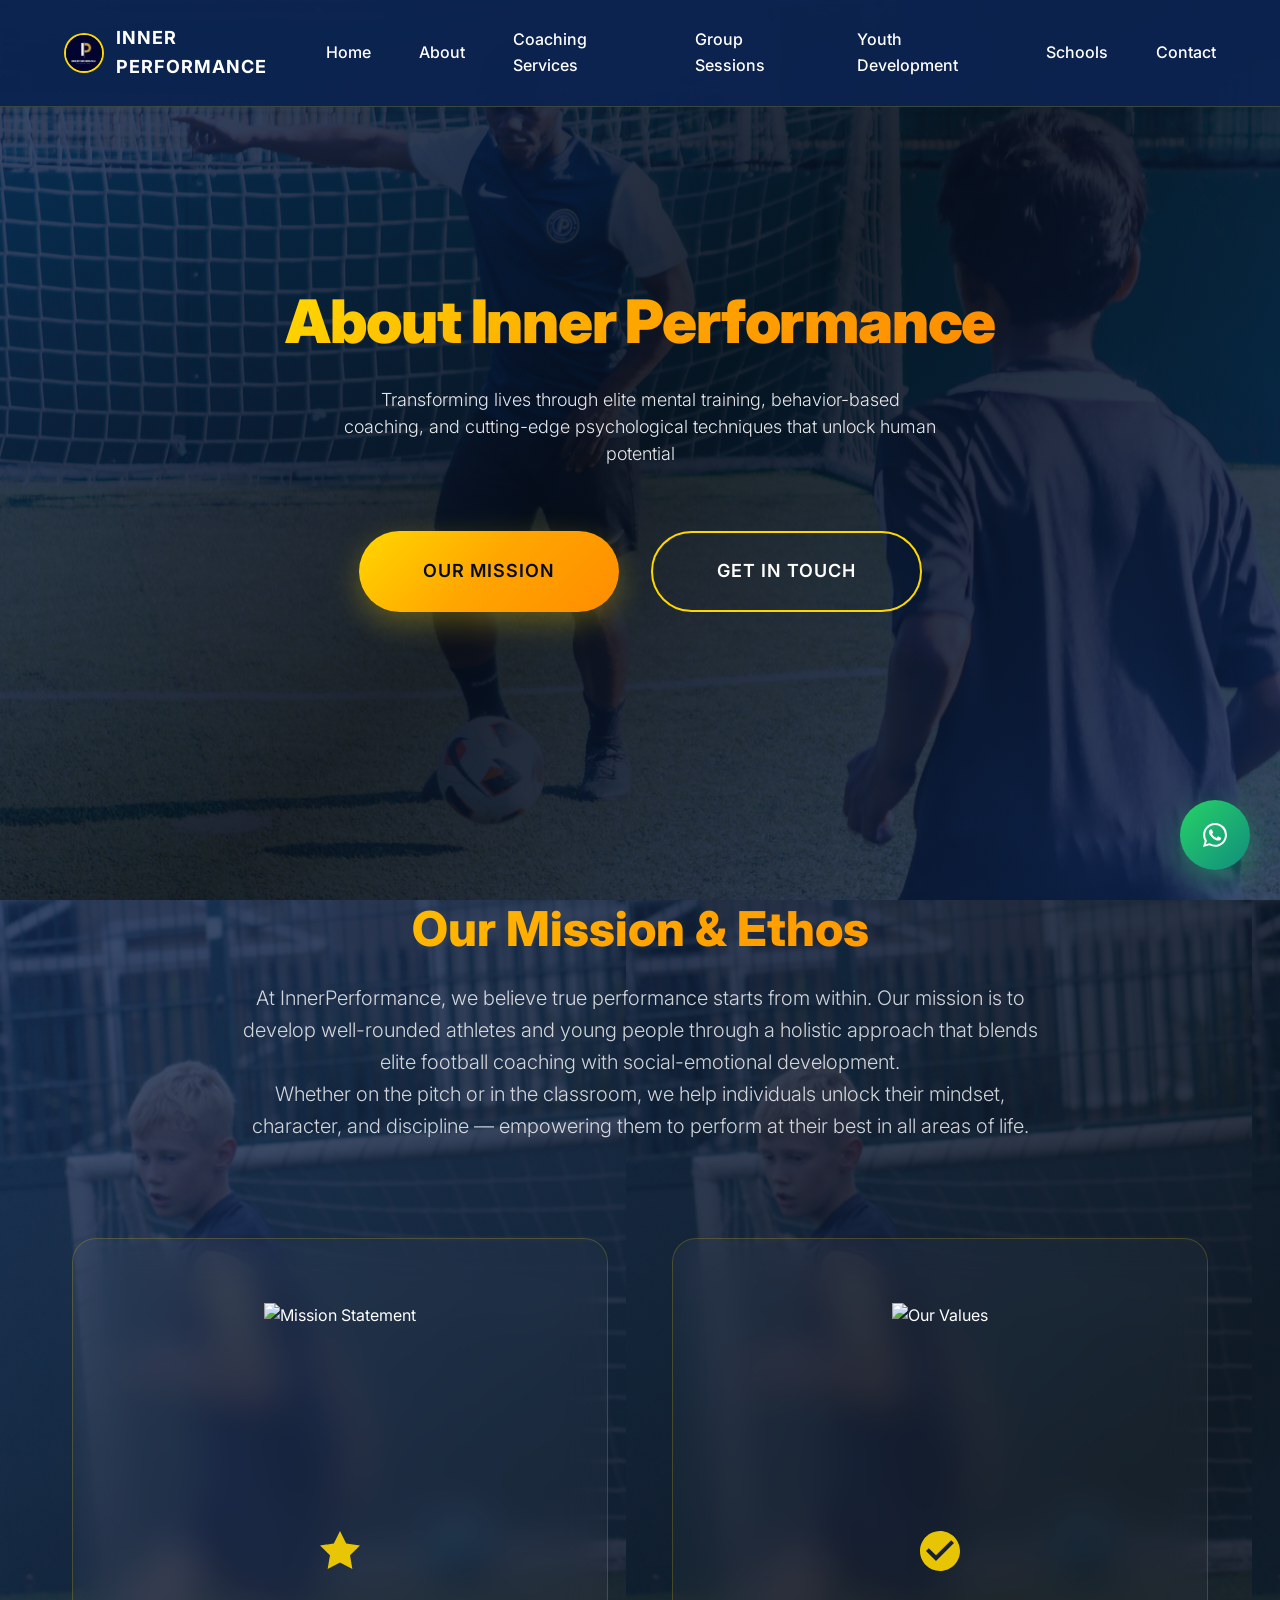
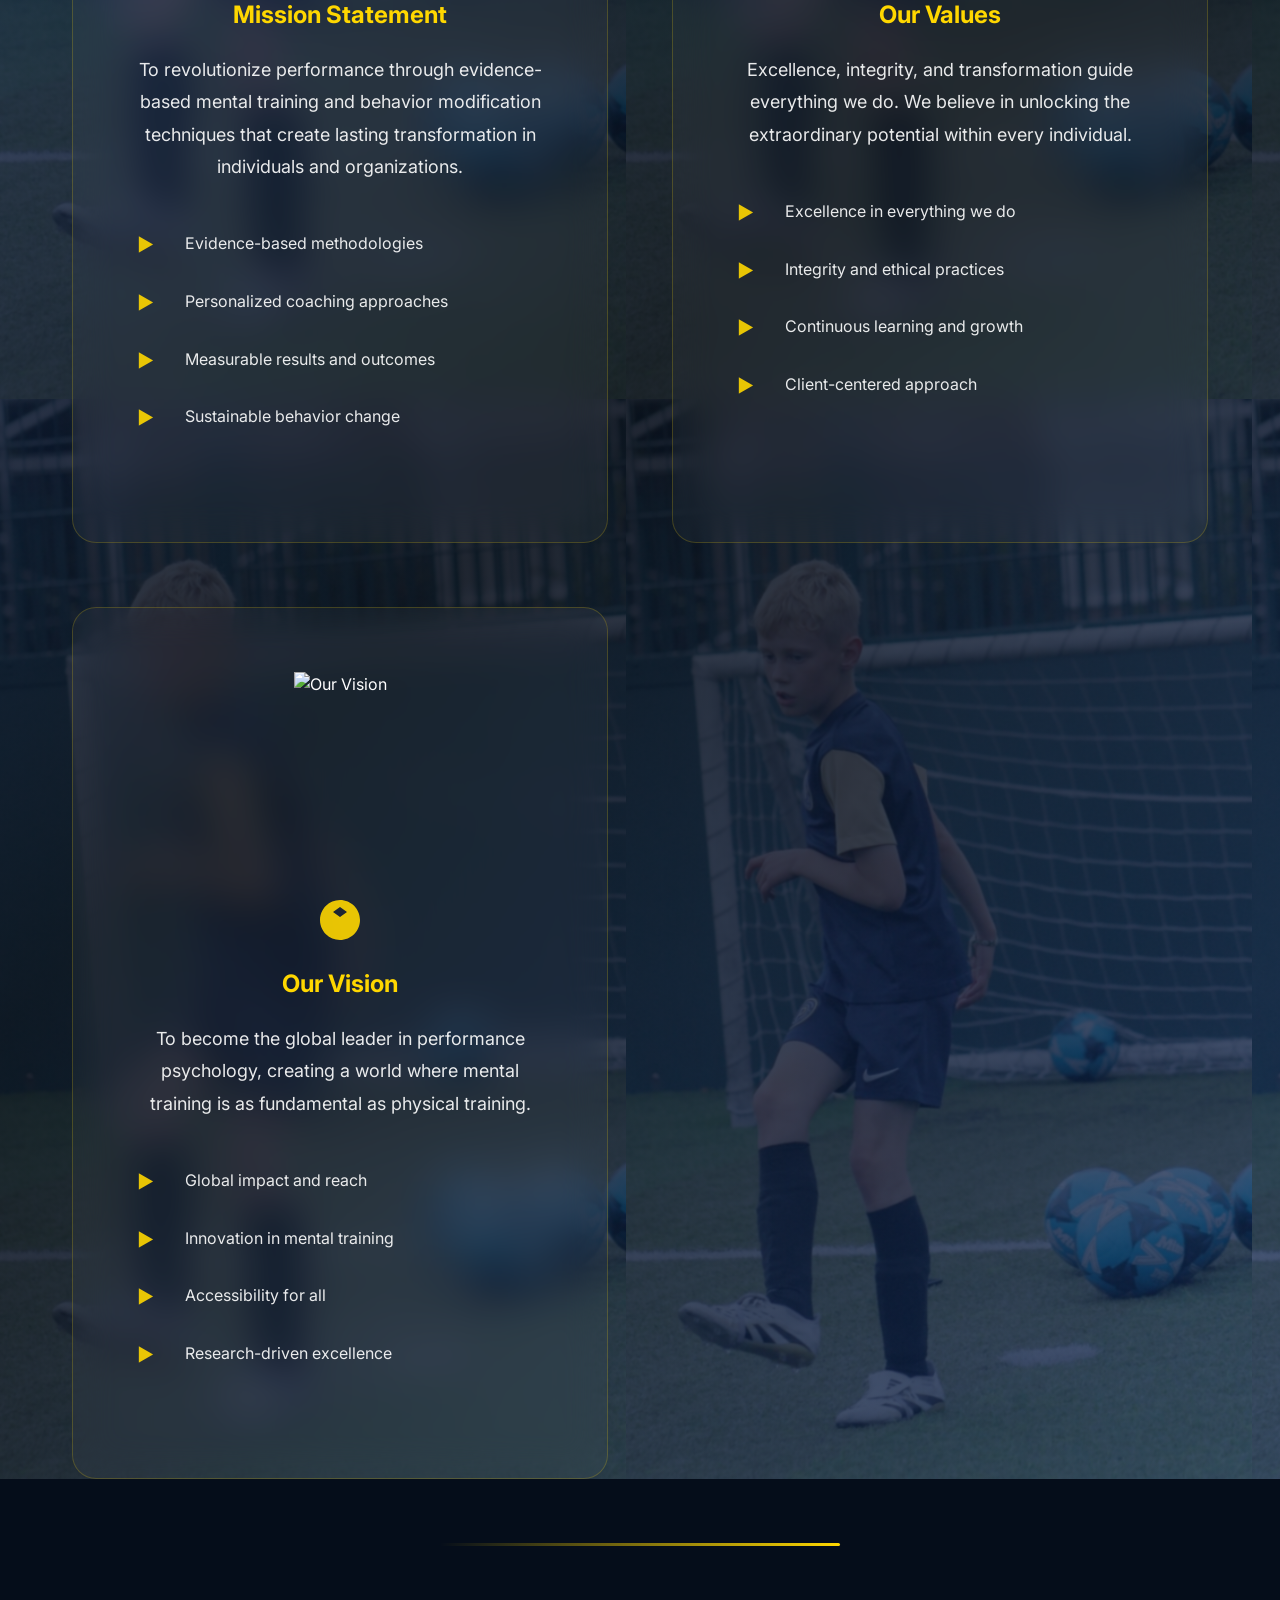
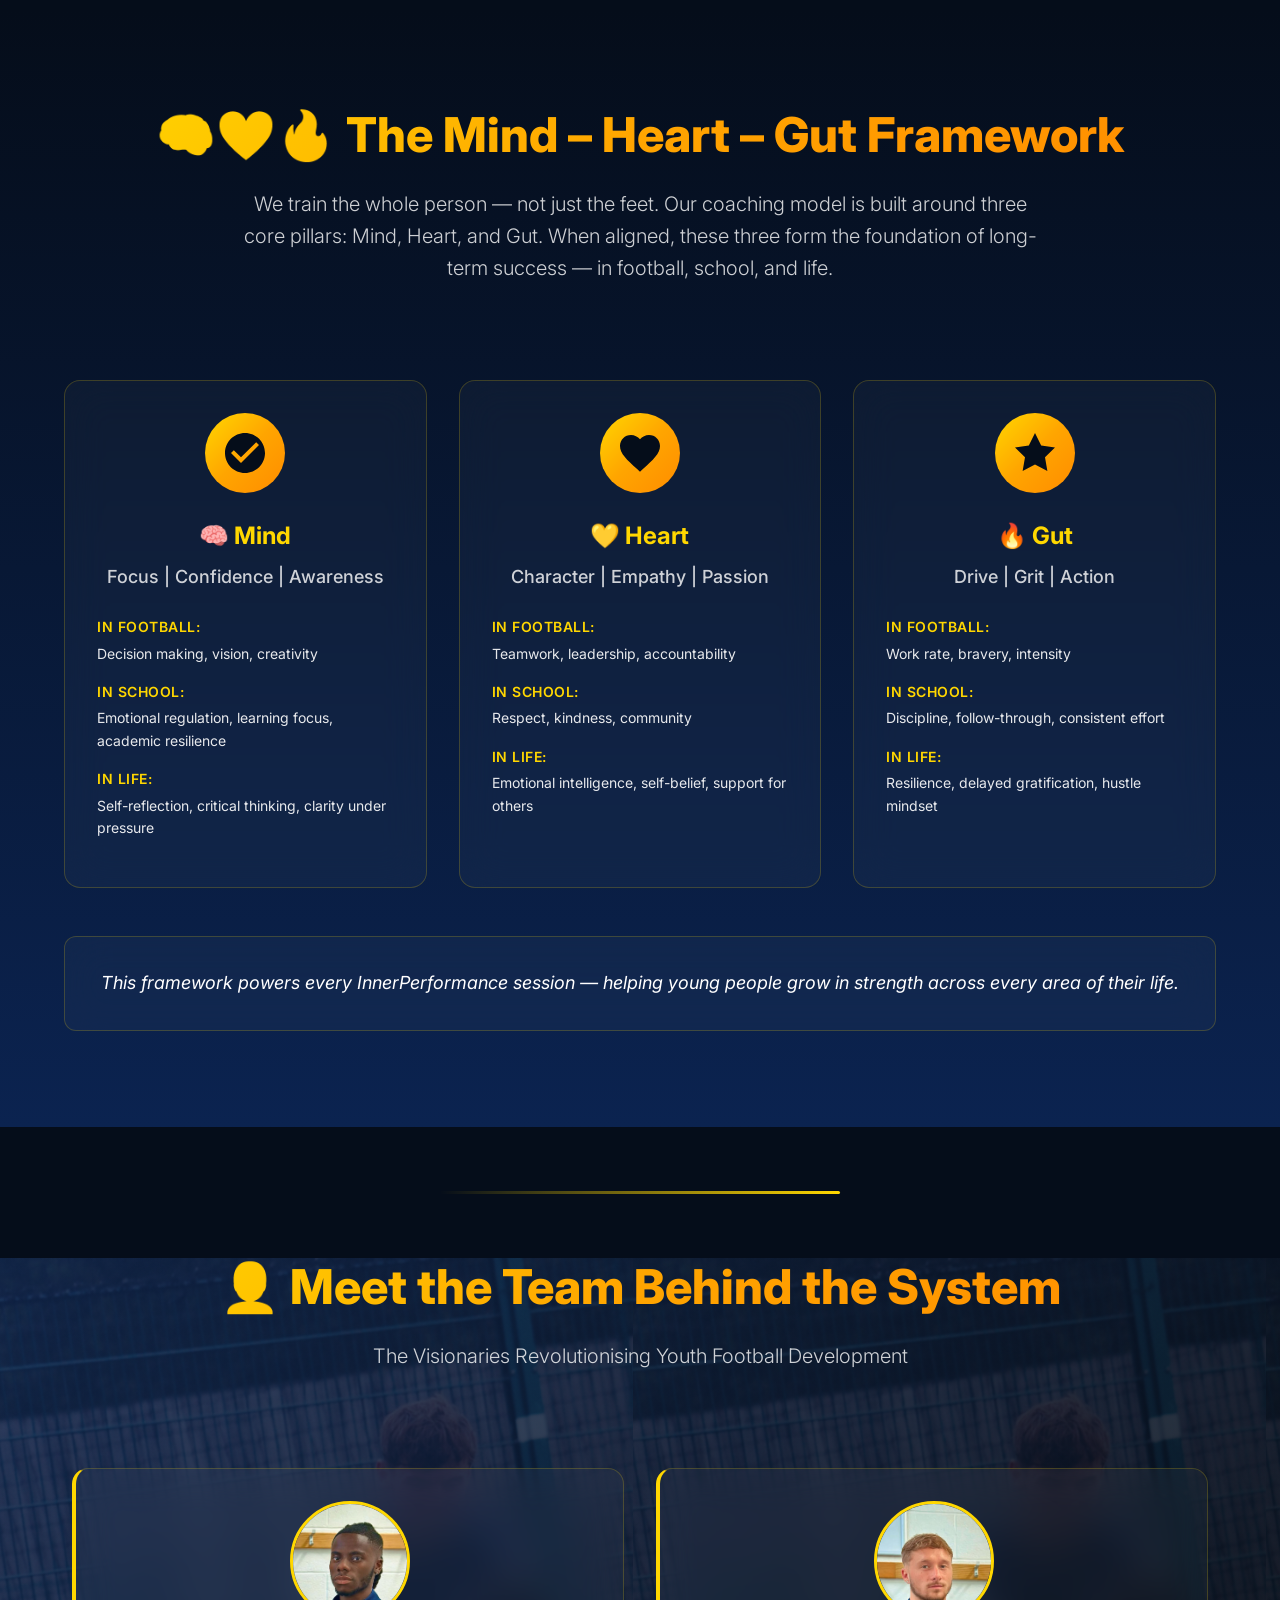
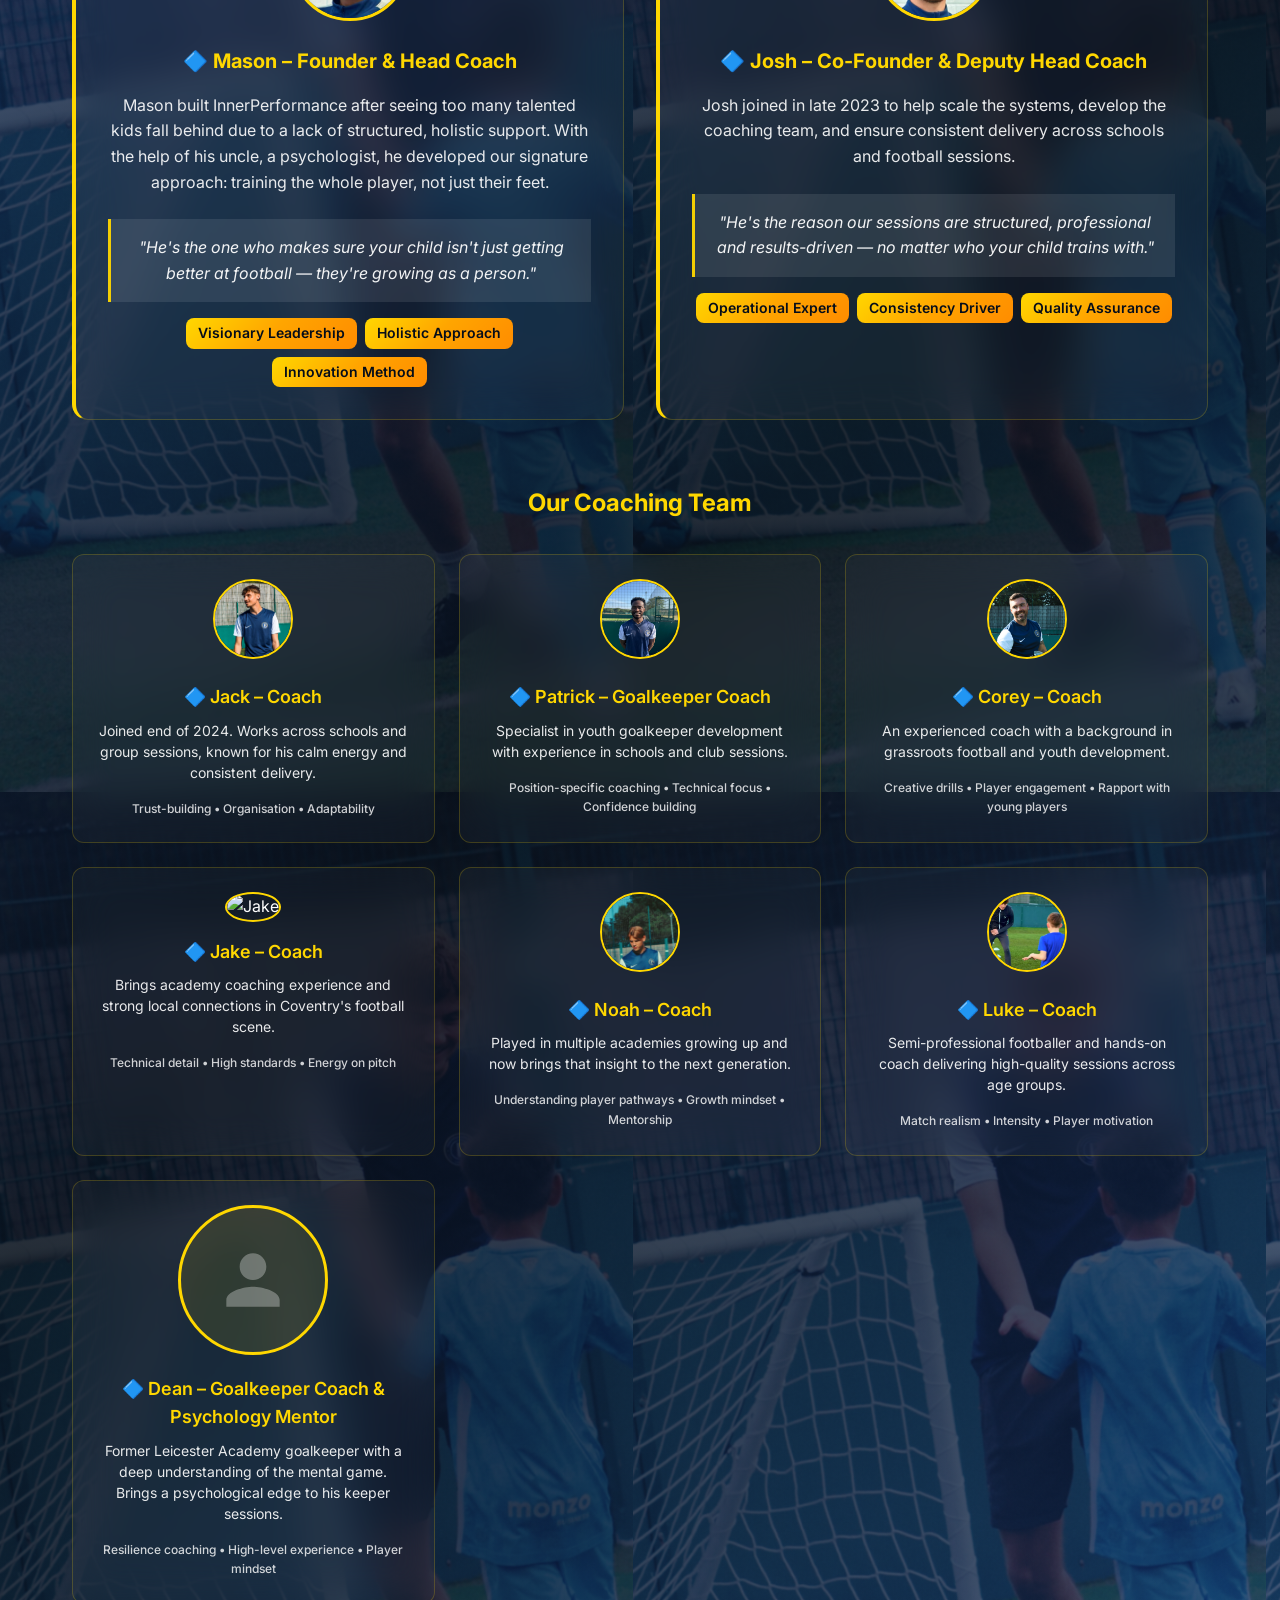
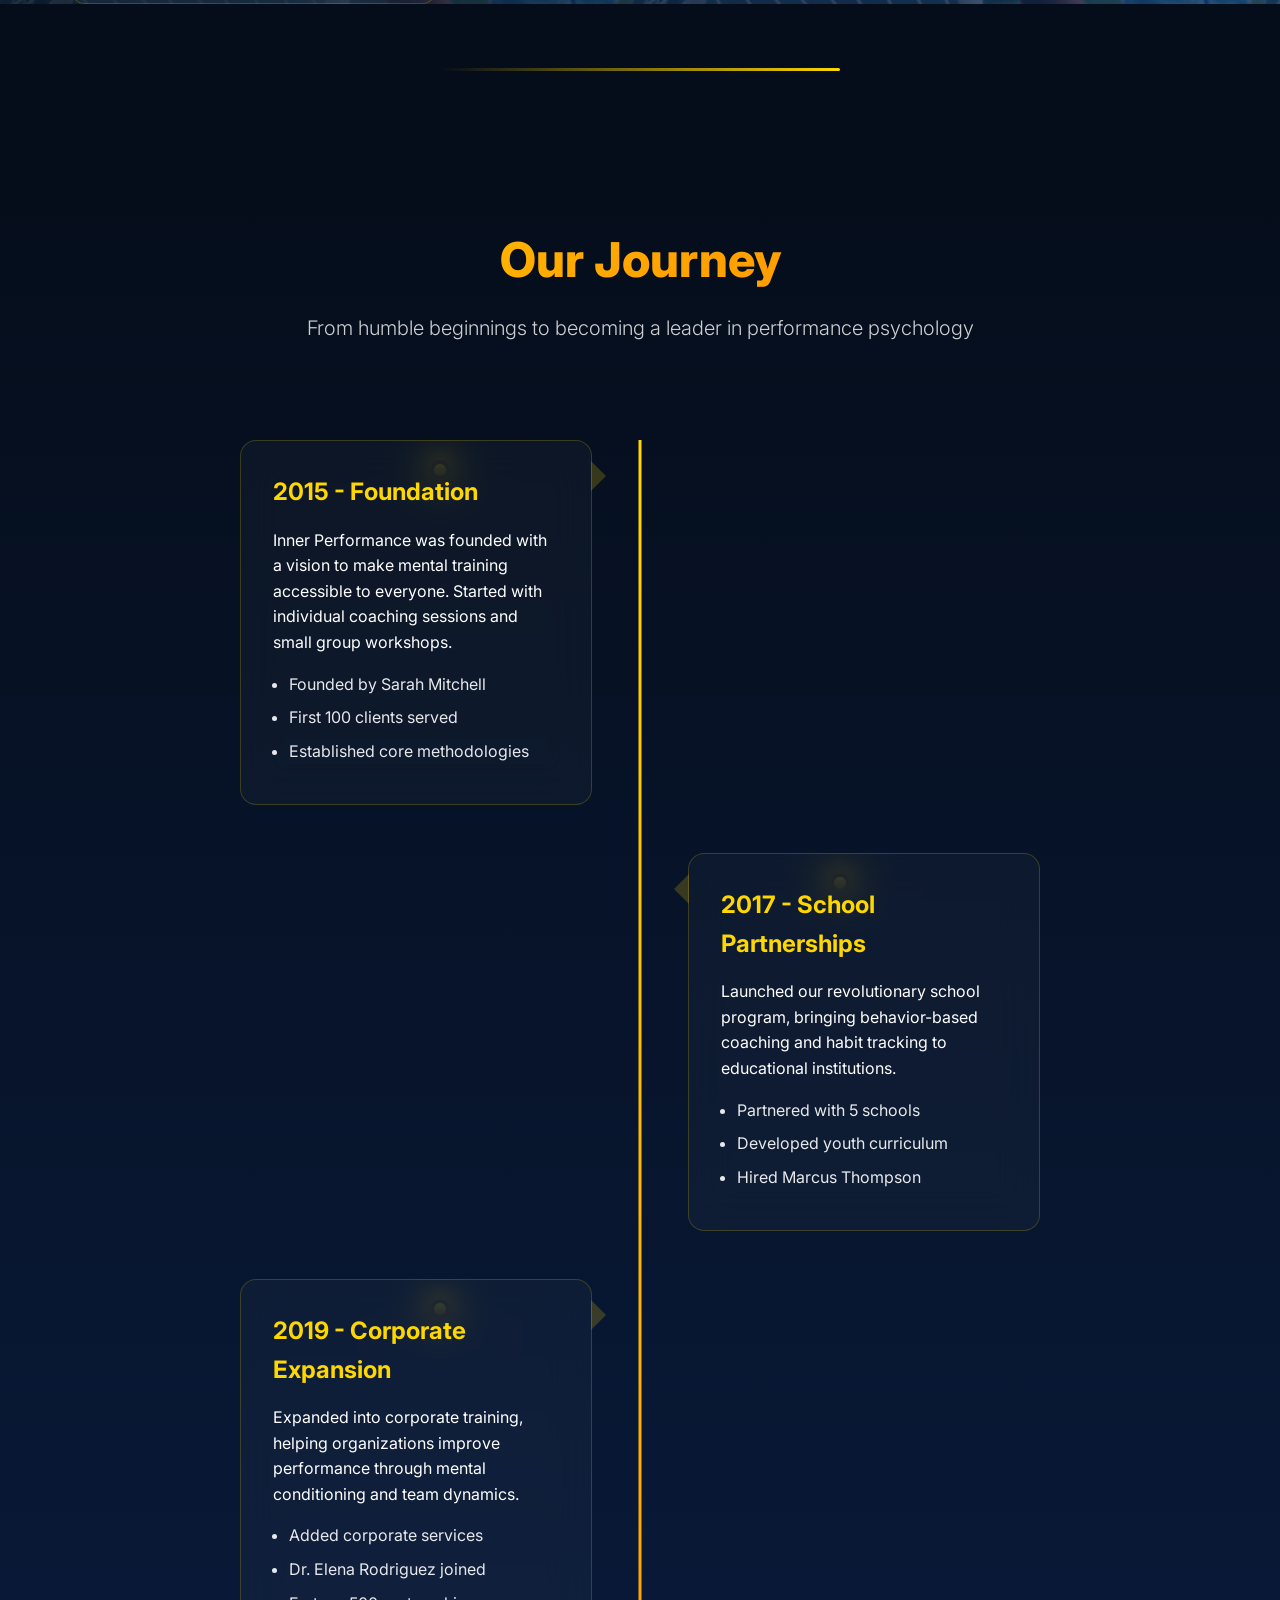
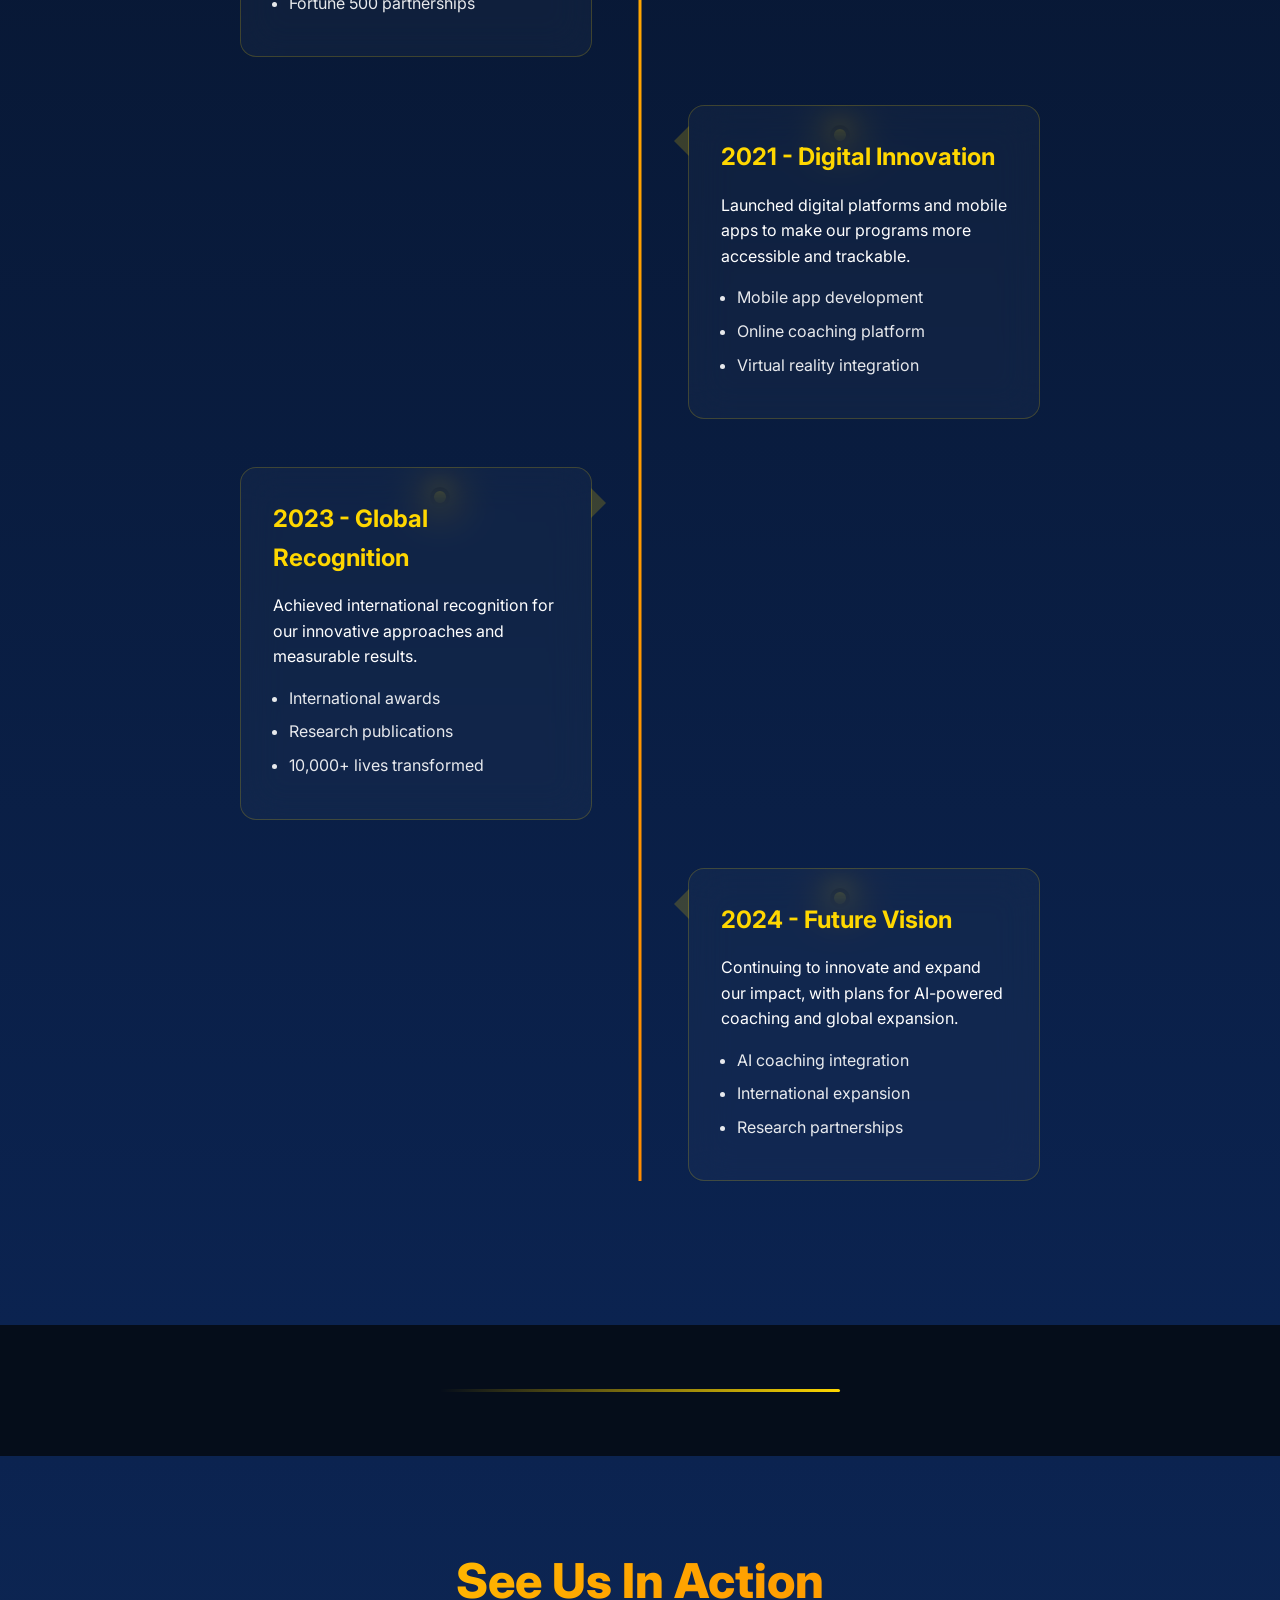
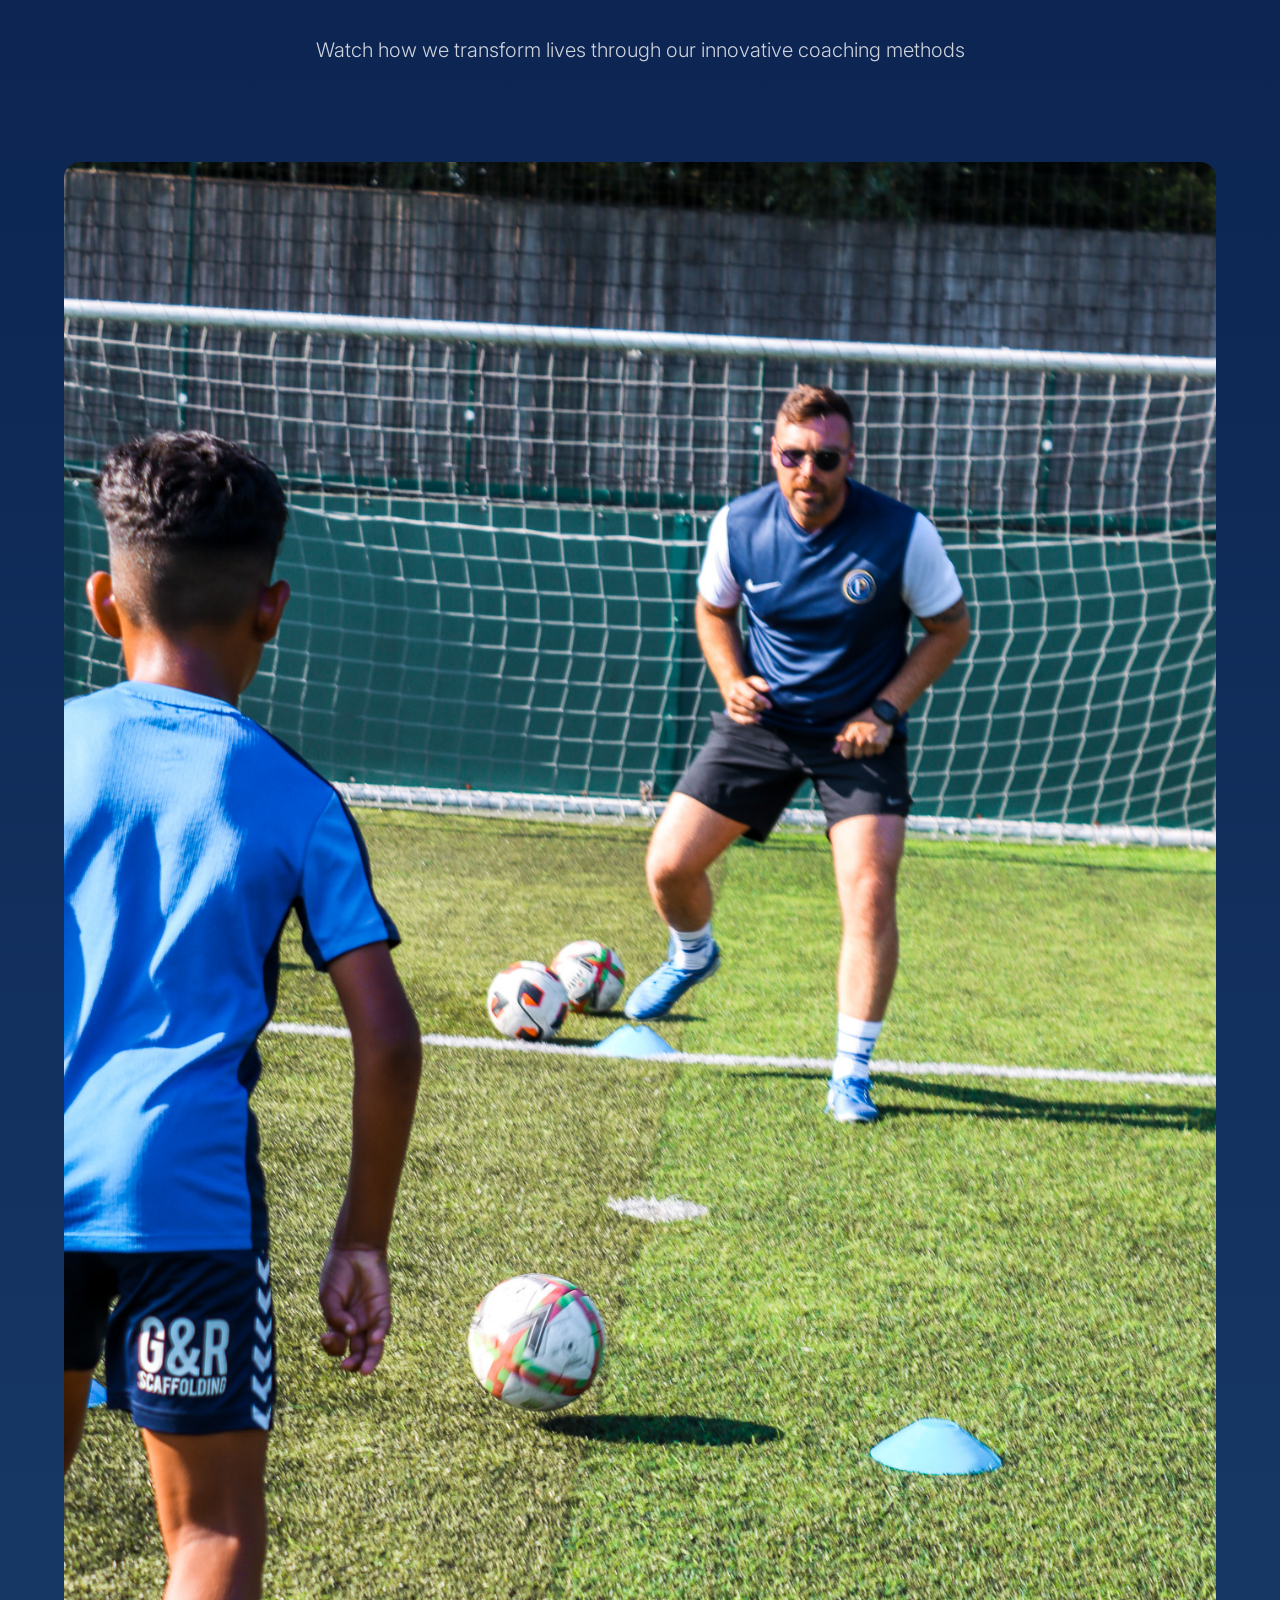
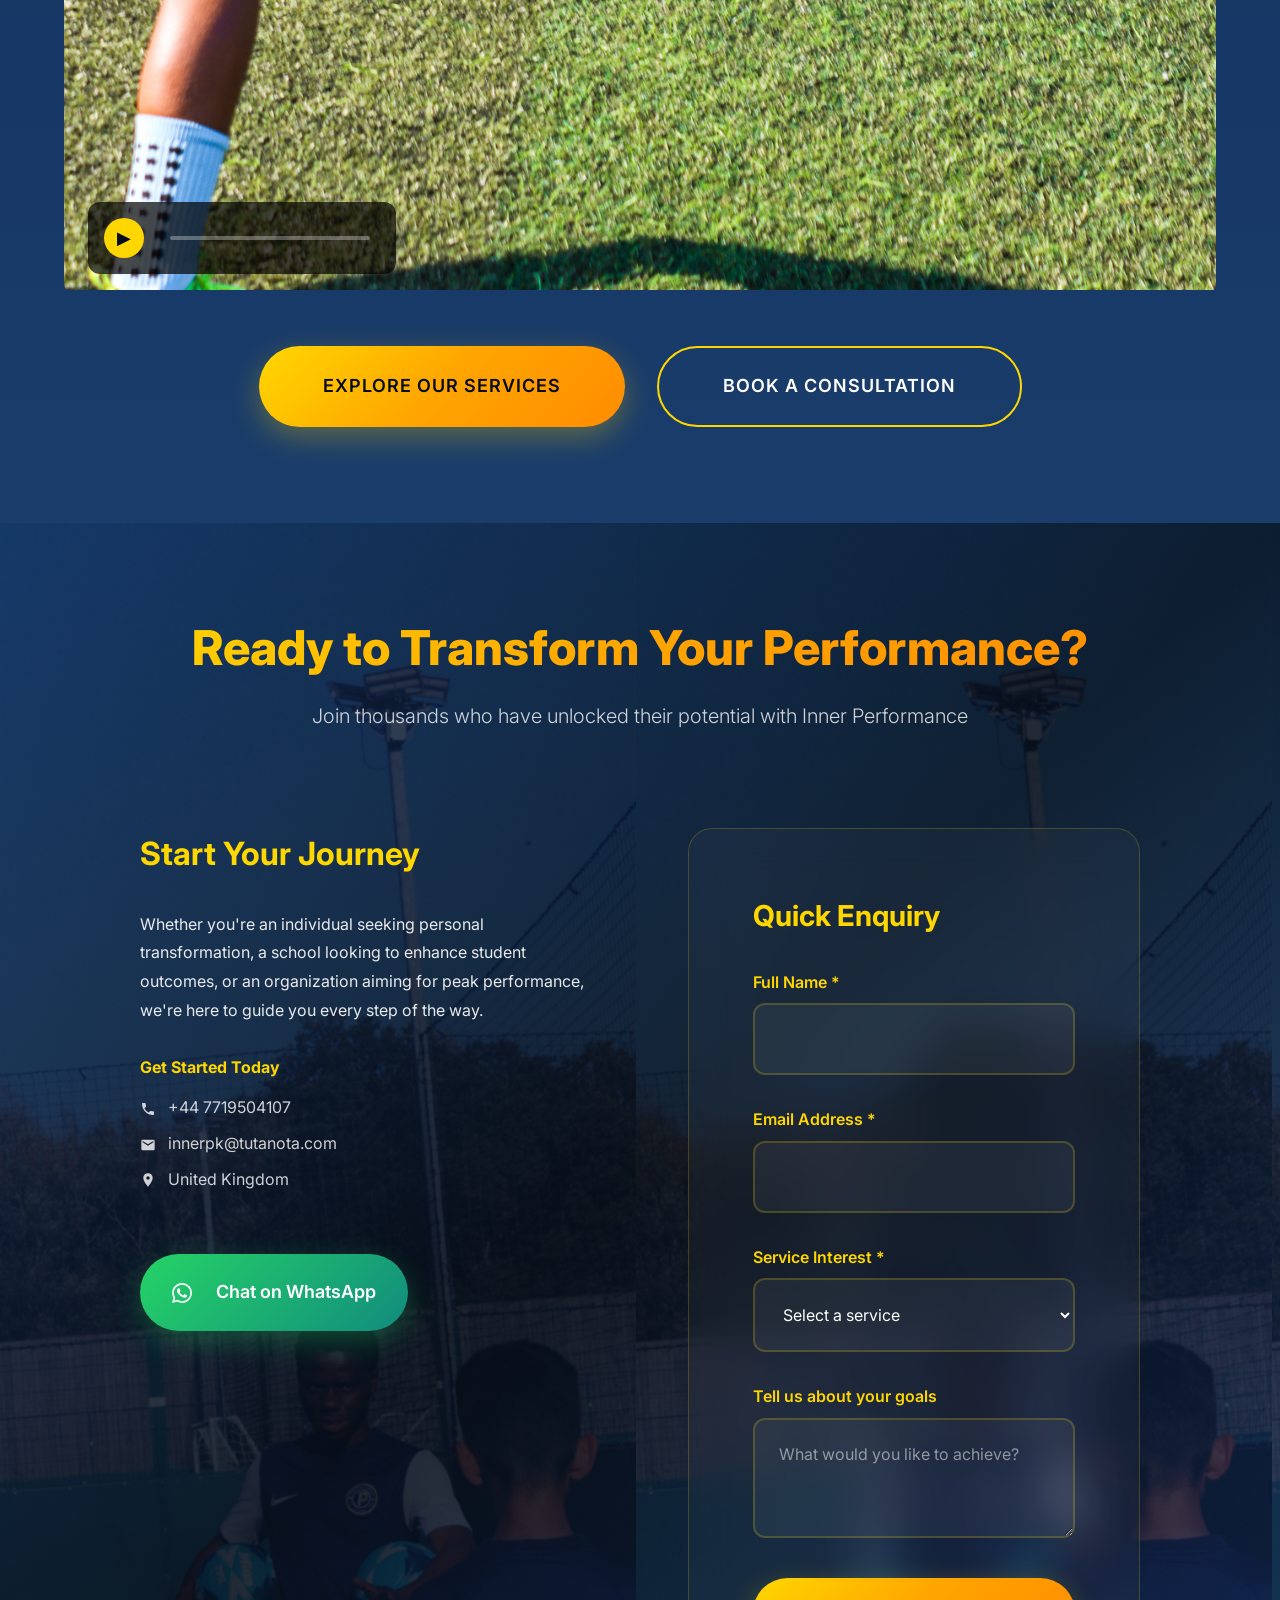
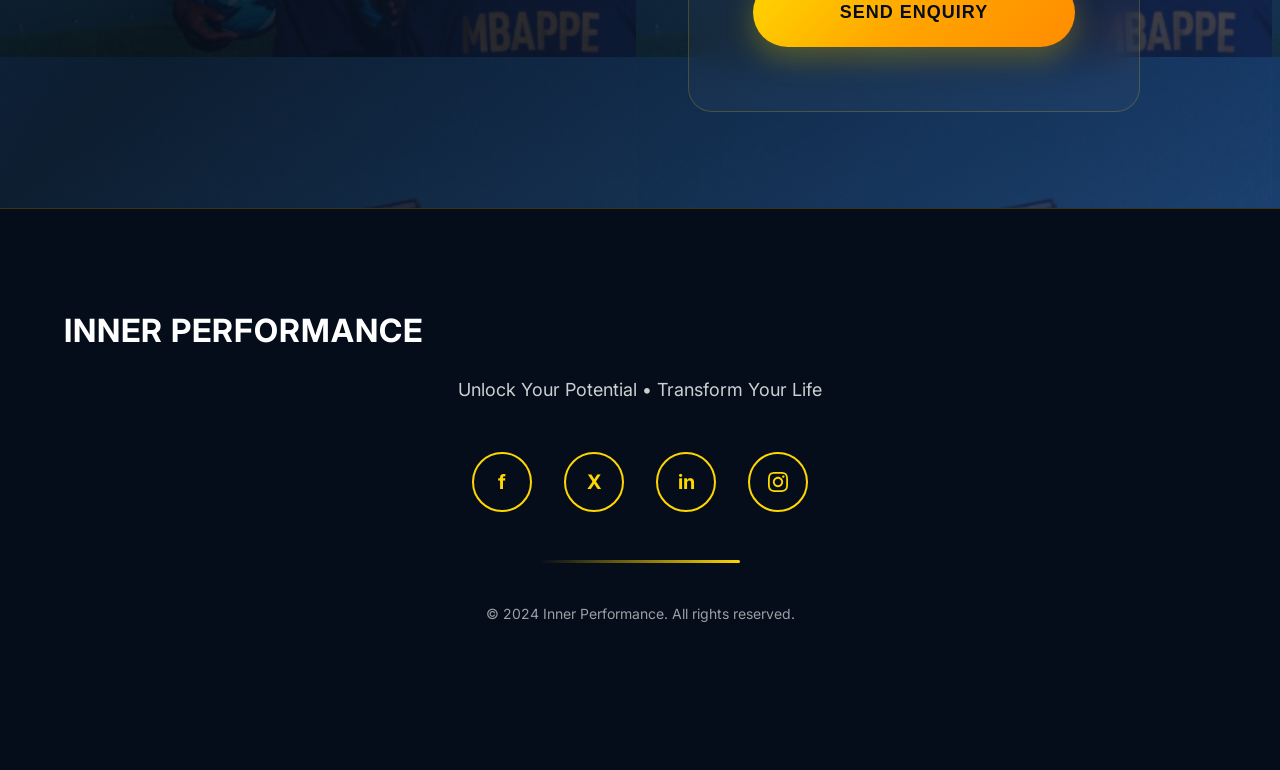
==== about.html @ 588400b0 "initiasl" ====
<!DOCTYPE html>
<html lang="en">
<head>
    <meta charset="UTF-8">
    <meta name="viewport" content="width=device-width, initial-scale=1.0">
    <title>About Us - Inner Performance</title>
    <meta name="description" content="Learn about Inner Performance's mission, our expert coaches, and our journey in transforming lives through behavior-based coaching and mental training.">
    <meta name="keywords" content="Inner Performance, about us, coaches, mission, mental training, behavior coaching">
    
    <!-- Open Graph Meta Tags -->
    <meta property="og:title" content="About Us - Inner Performance">
    <meta property="og:description" content="Discover our mission to transform lives through elite mental training and behavior-based coaching.">
    <meta property="og:type" content="website">
    <meta property="og:url" content="https://innerperformance.com/about">
    
    <!-- Structured Data -->
    <script type="application/ld+json">
    {
        "@context": "https://schema.org",
        "@type": "Organization",
        "name": "Inner Performance",
        "description": "Elite mental training and behavior-based coaching for peak performance",
        "url": "https://innerperformance.com",
        "logo": "https://innerperformance.com/assets/logo.svg",
        "contactPoint": {
            "@type": "ContactPoint",
            "telephone": "+44-7719504107",
            "contactType": "customer service",
            "email": "innerpk@tutanota.com"
        }
    }
    </script>
    
    <link rel="stylesheet" href="css/main.css">
    <link rel="icon" type="image/x-icon" href="/favicon.ico">
</head>
<body>

    <!-- Navigation -->
    <nav class="navbar" id="navbar">
        <div class="nav-container">
            <a href="index.html" class="logo">
                <img src="photos/logo.jpg" alt="Inner Performance Logo" class="logo-img">
                <span class="logo-text">INNER PERFORMANCE</span>
            </a>
            <ul class="nav-links" id="navLinks">
                <li><a href="index.html">Home</a></li>
                <li><a href="about.html" class="active">About</a></li>
                <li><a href="coaching.html">Coaching Services</a></li>
                <li><a href="group.html">Group Sessions</a></li>
                <li><a href="youth.html">Youth Development</a></li>
                <li><a href="schools.html">Schools</a></li>
                <li><a href="contact.html">Contact</a></li>
            </ul>
            <div class="menu-toggle" id="menuToggle">
                <span></span>
                <span></span>
                <span></span>
            </div>
        </div>
    </nav>

    <!-- Hero Section -->
    <section class="hero">
        <div class="hero-bg" id="heroBg"></div>
        <div class="hero-overlay"></div>
        <div class="hero-content">
            <h1>About Inner Performance</h1>
            <p>Transforming lives through elite mental training, behavior-based coaching, and cutting-edge psychological techniques that unlock human potential</p>
            <div class="cta-buttons">
                <a href="#mission" class="btn btn-primary">Our Mission</a>
                <a href="contact.html" class="btn btn-secondary">Get In Touch</a>
            </div>
        </div>
    </section>

    <!-- Mission Section -->
    <section class="photo-bg-section section-dark" id="mission" style="background-image: url('photos2/IMG_2788.jpeg');">
        <div class="container">
            <div class="section-title">
                <h2>Our Mission & Ethos</h2>
                <p>At InnerPerformance, we believe true performance starts from within. Our mission is to develop well-rounded athletes and young people through a holistic approach that blends elite football coaching with social-emotional development.</p>
                <p>Whether on the pitch or in the classroom, we help individuals unlock their mindset, character, and discipline — empowering them to perform at their best in all areas of life.</p>
            </div>
            
            <div class="services-grid">
                <div class="service-card glass-card">
                    <div class="service-image">
                        <img src="photos/IMG_9242.jpg" alt="Mission Statement" loading="lazy">
                    </div>
                    <div class="service-icon">
                        <svg viewBox="0 0 24 24" width="24" height="24" fill="currentColor">
                            <path d="M12 2l3.09 6.26L22 9.27l-5 4.87 1.18 6.88L12 17.77l-6.18 3.25L7 14.14 2 9.27l6.91-1.01L12 2z"/>
                        </svg>
                    </div>
                    <h3>Mission Statement</h3>
                    <p>To revolutionize performance through evidence-based mental training and behavior modification techniques that create lasting transformation in individuals and organizations.</p>
                    <ul class="feature-list">
                        <li>Evidence-based methodologies</li>
                        <li>Personalized coaching approaches</li>
                        <li>Measurable results and outcomes</li>
                        <li>Sustainable behavior change</li>
                    </ul>
                </div>
                
                <div class="service-card glass-card">
                    <div class="service-image">
                        <img src="photos/IMG_9243.jpg" alt="Our Values" loading="lazy">
                    </div>
                    <div class="service-icon">
                        <svg viewBox="0 0 24 24" width="24" height="24" fill="currentColor">
                            <path d="M12 2C6.48 2 2 6.48 2 12s4.48 10 10 10 10-4.48 10-10S17.52 2 12 2zm-2 15l-5-5 1.41-1.41L10 14.17l7.59-7.59L19 8l-9 9z"/>
                        </svg>
                    </div>
                    <h3>Our Values</h3>
                    <p>Excellence, integrity, and transformation guide everything we do. We believe in unlocking the extraordinary potential within every individual.</p>
                    <ul class="feature-list">
                        <li>Excellence in everything we do</li>
                        <li>Integrity and ethical practices</li>
                        <li>Continuous learning and growth</li>
                        <li>Client-centered approach</li>
                    </ul>
                </div>
                
                <div class="service-card glass-card">
                    <div class="service-image">
                        <img src="photos/IMG_9244.jpg" alt="Our Vision" loading="lazy">
                    </div>
                    <div class="service-icon">
                        <svg viewBox="0 0 24 24" width="24" height="24" fill="currentColor">
                            <path d="M12 2C6.48 2 2 6.48 2 12s4.48 10 10 10 10-4.48 10-10S17.52 2 12 2zm3.5 6L12 10.5 8.5 8 12 5.5 15.5 8zM12 13.5L8.5 16l3.5 2.5L15.5 16 12 13.5z"/>
                        </svg>
                    </div>
                    <h3>Our Vision</h3>
                    <p>To become the global leader in performance psychology, creating a world where mental training is as fundamental as physical training.</p>
                    <ul class="feature-list">
                        <li>Global impact and reach</li>
                        <li>Innovation in mental training</li>
                        <li>Accessibility for all</li>
                        <li>Research-driven excellence</li>
                    </ul>
                </div>
            </div>
        </div>
    </section>

    <div class="gradient-line"></div>

    <!-- Mind-Heart-Gut Framework Section -->
    <section class="section section-dark" id="framework">
        <div class="container">
            <div class="section-title">
                <h2>🧠💛🔥 The Mind – Heart – Gut Framework</h2>
                <p>We train the whole person — not just the feet. Our coaching model is built around three core pillars: Mind, Heart, and Gut. When aligned, these three form the foundation of long-term success — in football, school, and life.</p>
            </div>
            
            <div class="framework-grid">
                <div class="framework-card">
                    <div class="framework-icon">
                        <svg viewBox="0 0 24 24" width="48" height="48" fill="currentColor">
                            <path d="M12 2C6.48 2 2 6.48 2 12s4.48 10 10 10 10-4.48 10-10S17.52 2 12 2zm-2 15l-5-5 1.41-1.41L10 14.17l7.59-7.59L19 8l-9 9z"/>
                        </svg>
                    </div>
                    <h3>🧠 Mind</h3>
                    <h4>Focus | Confidence | Awareness</h4>
                    <div class="framework-details">
                        <div class="detail-section">
                            <h5>In Football:</h5>
                            <p>Decision making, vision, creativity</p>
                        </div>
                        <div class="detail-section">
                            <h5>In School:</h5>
                            <p>Emotional regulation, learning focus, academic resilience</p>
                        </div>
                        <div class="detail-section">
                            <h5>In Life:</h5>
                            <p>Self-reflection, critical thinking, clarity under pressure</p>
                        </div>
                    </div>
                </div>
                
                <div class="framework-card">
                    <div class="framework-icon">
                        <svg viewBox="0 0 24 24" width="48" height="48" fill="currentColor">
                            <path d="M12 21.35l-1.45-1.32C5.4 15.36 2 12.28 2 8.5 2 5.42 4.42 3 7.5 3c1.74 0 3.41.81 4.5 2.09C13.09 3.81 14.76 3 16.5 3 19.58 3 22 5.42 22 8.5c0 3.78-3.4 6.86-8.55 11.54L12 21.35z"/>
                        </svg>
                    </div>
                    <h3>💛 Heart</h3>
                    <h4>Character | Empathy | Passion</h4>
                    <div class="framework-details">
                        <div class="detail-section">
                            <h5>In Football:</h5>
                            <p>Teamwork, leadership, accountability</p>
                        </div>
                        <div class="detail-section">
                            <h5>In School:</h5>
                            <p>Respect, kindness, community</p>
                        </div>
                        <div class="detail-section">
                            <h5>In Life:</h5>
                            <p>Emotional intelligence, self-belief, support for others</p>
                        </div>
                    </div>
                </div>
                
                <div class="framework-card">
                    <div class="framework-icon">
                        <svg viewBox="0 0 24 24" width="48" height="48" fill="currentColor">
                            <path d="M12 2l3.09 6.26L22 9.27l-5 4.87 1.18 6.88L12 17.77l-6.18 3.25L7 14.14 2 9.27l6.91-1.01L12 2z"/>
                        </svg>
                    </div>
                    <h3>🔥 Gut</h3>
                    <h4>Drive | Grit | Action</h4>
                    <div class="framework-details">
                        <div class="detail-section">
                            <h5>In Football:</h5>
                            <p>Work rate, bravery, intensity</p>
                        </div>
                        <div class="detail-section">
                            <h5>In School:</h5>
                            <p>Discipline, follow-through, consistent effort</p>
                        </div>
                        <div class="detail-section">
                            <h5>In Life:</h5>
                            <p>Resilience, delayed gratification, hustle mindset</p>
                        </div>
                    </div>
                </div>
            </div>
            
            <div class="framework-conclusion">
                <p>This framework powers every InnerPerformance session — helping young people grow in strength across every area of their life.</p>
            </div>
        </div>
    </section>

    <div class="gradient-line"></div>

    <!-- Coach Bios Section -->
    <section class="photo-bg-section section-light" id="coaches" style="background-image: url('photos2/IMG_2795.jpeg');">
        <div class="container">
            <div class="section-title">
                <h2>👤 Meet the Team Behind the System</h2>
                <p>The Visionaries Revolutionising Youth Football Development</p>
            </div>
            
            <div class="team-grid">
                <!-- Founders -->
                <div class="team-card founders">
                    <div class="team-photo">
                        <img src="coaches/mason.jpg" alt="Mason Williams" loading="lazy">
                    </div>
                    <h3>🔷 Mason – Founder & Head Coach</h3>
                    <p>Mason built InnerPerformance after seeing too many talented kids fall behind due to a lack of structured, holistic support. With the help of his uncle, a psychologist, he developed our signature approach: training the whole player, not just their feet.</p>
                    <blockquote>"He's the one who makes sure your child isn't just getting better at football — they're growing as a person."</blockquote>
                    <div class="team-strengths">
                        <span class="strength-tag">Visionary Leadership</span>
                        <span class="strength-tag">Holistic Approach</span>
                        <span class="strength-tag">Innovation Method</span>
                    </div>
                </div>
                
                <div class="team-card founders">
                    <div class="team-photo">
                        <img src="coaches/josh.jpg" alt="Josh" loading="lazy">
                    </div>
                    <h3>🔷 Josh – Co-Founder & Deputy Head Coach</h3>
                    <p>Josh joined in late 2023 to help scale the systems, develop the coaching team, and ensure consistent delivery across schools and football sessions.</p>
                    <blockquote>"He's the reason our sessions are structured, professional and results-driven — no matter who your child trains with."</blockquote>
                    <div class="team-strengths">
                        <span class="strength-tag">Operational Expert</span>
                        <span class="strength-tag">Consistency Driver</span>
                        <span class="strength-tag">Quality Assurance</span>
                    </div>
                </div>
            </div>
            
            <!-- Coaching Team -->
            <div class="coaching-team">
                <h3>Our Coaching Team</h3>
                <div class="team-grid-small">
                    <div class="team-member">
                        <img src="coaches/jack.jpg" alt="Jack" loading="lazy">
                        <h4>🔷 Jack – Coach</h4>
                        <p>Joined end of 2024. Works across schools and group sessions, known for his calm energy and consistent delivery.</p>
                        <div class="member-strengths">
                            <span>Trust-building</span> • <span>Organisation</span> • <span>Adaptability</span>
                        </div>
                    </div>
                    
                    <div class="team-member">
                        <img src="coaches/patrick.jpg" alt="Patrick" loading="lazy">
                        <h4>🔷 Patrick – Goalkeeper Coach</h4>
                        <p>Specialist in youth goalkeeper development with experience in schools and club sessions.</p>
                        <div class="member-strengths">
                            <span>Position-specific coaching</span> • <span>Technical focus</span> • <span>Confidence building</span>
                        </div>
                    </div>
                    
                    <div class="team-member">
                        <img src="coaches/corey.jpg" alt="Corey" loading="lazy">
                        <h4>🔷 Corey – Coach</h4>
                        <p>An experienced coach with a background in grassroots football and youth development.</p>
                        <div class="member-strengths">
                            <span>Creative drills</span> • <span>Player engagement</span> • <span>Rapport with young players</span>
                        </div>
                    </div>
                    
                    <div class="team-member">
                        <img src="photos/IMG_9206.jpg" alt="Jake" loading="lazy">
                        <h4>🔷 Jake – Coach</h4>
                        <p>Brings academy coaching experience and strong local connections in Coventry's football scene.</p>
                        <div class="member-strengths">
                            <span>Technical detail</span> • <span>High standards</span> • <span>Energy on pitch</span>
                        </div>
                    </div>
                    
                    <div class="team-member">
                        <img src="coaches/noah.jpg" alt="Noah" loading="lazy">
                        <h4>🔷 Noah – Coach</h4>
                        <p>Played in multiple academies growing up and now brings that insight to the next generation.</p>
                        <div class="member-strengths">
                            <span>Understanding player pathways</span> • <span>Growth mindset</span> • <span>Mentorship</span>
                        </div>
                    </div>
                    
                    <div class="team-member">
                        <img src="coaches/luke.jpg" alt="Luke" loading="lazy">
                        <h4>🔷 Luke – Coach</h4>
                        <p>Semi-professional footballer and hands-on coach delivering high-quality sessions across age groups.</p>
                        <div class="member-strengths">
                            <span>Match realism</span> • <span>Intensity</span> • <span>Player motivation</span>
                        </div>
                    </div>
                    
                    <div class="team-member">
                        <div class="team-member-placeholder">
                            <svg viewBox="0 0 24 24" width="80" height="80" fill="currentColor" style="opacity: 0.3;">
                                <path d="M12 12c2.21 0 4-1.79 4-4s-1.79-4-4-4-4 1.79-4 4 1.79 4 4 4zm0 2c-2.67 0-8 1.34-8 4v2h16v-2c0-2.66-5.33-4-8-4z"/>
                            </svg>
                        </div>
                        <h4>🔷 Dean – Goalkeeper Coach & Psychology Mentor</h4>
                        <p>Former Leicester Academy goalkeeper with a deep understanding of the mental game. Brings a psychological edge to his keeper sessions.</p>
                        <div class="member-strengths">
                            <span>Resilience coaching</span> • <span>High-level experience</span> • <span>Player mindset</span>
                        </div>
                    </div>
                    
                </div>
            </div>
        </div>
    </section>

    <div class="gradient-line"></div>

    <!-- Timeline Section -->
    <section class="section section-dark" id="timeline">
        <div class="container">
            <div class="section-title">
                <h2>Our Journey</h2>
                <p>From humble beginnings to becoming a leader in performance psychology</p>
            </div>
            
            <div class="timeline">
                <div class="timeline-item">
                    <div class="timeline-marker"></div>
                    <div class="timeline-content">
                        <h3>2015 - Foundation</h3>
                        <p>Inner Performance was founded with a vision to make mental training accessible to everyone. Started with individual coaching sessions and small group workshops.</p>
                        <ul>
                            <li>Founded by Sarah Mitchell</li>
                            <li>First 100 clients served</li>
                            <li>Established core methodologies</li>
                        </ul>
                    </div>
                </div>
                
                <div class="timeline-item">
                    <div class="timeline-marker"></div>
                    <div class="timeline-content">
                        <h3>2017 - School Partnerships</h3>
                        <p>Launched our revolutionary school program, bringing behavior-based coaching and habit tracking to educational institutions.</p>
                        <ul>
                            <li>Partnered with 5 schools</li>
                            <li>Developed youth curriculum</li>
                            <li>Hired Marcus Thompson</li>
                        </ul>
                    </div>
                </div>
                
                <div class="timeline-item">
                    <div class="timeline-marker"></div>
                    <div class="timeline-content">
                        <h3>2019 - Corporate Expansion</h3>
                        <p>Expanded into corporate training, helping organizations improve performance through mental conditioning and team dynamics.</p>
                        <ul>
                            <li>Added corporate services</li>
                            <li>Dr. Elena Rodriguez joined</li>
                            <li>Fortune 500 partnerships</li>
                        </ul>
                    </div>
                </div>
                
                <div class="timeline-item">
                    <div class="timeline-marker"></div>
                    <div class="timeline-content">
                        <h3>2021 - Digital Innovation</h3>
                        <p>Launched digital platforms and mobile apps to make our programs more accessible and trackable.</p>
                        <ul>
                            <li>Mobile app development</li>
                            <li>Online coaching platform</li>
                            <li>Virtual reality integration</li>
                        </ul>
                    </div>
                </div>
                
                <div class="timeline-item">
                    <div class="timeline-marker"></div>
                    <div class="timeline-content">
                        <h3>2023 - Global Recognition</h3>
                        <p>Achieved international recognition for our innovative approaches and measurable results.</p>
                        <ul>
                            <li>International awards</li>
                            <li>Research publications</li>
                            <li>10,000+ lives transformed</li>
                        </ul>
                    </div>
                </div>
                
                <div class="timeline-item">
                    <div class="timeline-marker"></div>
                    <div class="timeline-content">
                        <h3>2024 - Future Vision</h3>
                        <p>Continuing to innovate and expand our impact, with plans for AI-powered coaching and global expansion.</p>
                        <ul>
                            <li>AI coaching integration</li>
                            <li>International expansion</li>
                            <li>Research partnerships</li>
                        </ul>
                    </div>
                </div>
            </div>
        </div>
    </section>

    <div class="gradient-line"></div>

    <!-- Video Section -->
    <section class="section section-light" id="video">
        <div class="container">
            <div class="section-title">
                <h2>See Us In Action</h2>
                <p>Watch how we transform lives through our innovative coaching methods</p>
            </div>
            
            <div class="video-container">
                <video id="aboutVideo" poster="photos/IMG_9201.jpg" muted>
                    <source src="assets/hero.mp4" type="video/mp4">
                    <source src="assets/hero.webm" type="video/webm">
                    Your browser does not support the video tag.
                </video>
            </div>
            
            <div class="cta-buttons" style="margin-top: 3rem;">
                <a href="coaching.html" class="btn btn-primary">Explore Our Services</a>
                <a href="contact.html" class="btn btn-secondary">Book a Consultation</a>
            </div>
        </div>
    </section>

    <!-- Contact CTA Section -->
    <section class="photo-bg-section contact-section" style="background-image: url('photos2/IMG_2796.jpeg');">
        <div class="container">
            <div class="section-title">
                <h2>Ready to Transform Your Performance?</h2>
                <p>Join thousands who have unlocked their potential with Inner Performance</p>
            </div>
            <div class="contact-container">
                <div class="contact-info">
                    <h3 style="color: var(--gold); font-size: 2rem; margin-bottom: 30px;">Start Your Journey</h3>
                    <p style="margin-bottom: 30px; line-height: 1.8; opacity: 0.9;">
                        Whether you're an individual seeking personal transformation, a school looking to enhance student outcomes, 
                        or an organization aiming for peak performance, we're here to guide you every step of the way.
                    </p>
                    <div style="margin-bottom: 30px;">
                        <h4 style="color: var(--gold); margin-bottom: 15px;">Get Started Today</h4>
                        <p style="opacity: 0.8; margin-bottom: 10px;">
                            <svg viewBox="0 0 24 24" width="16" height="16" fill="currentColor" style="margin-right: 8px; vertical-align: middle;">
                                <path d="M6.62 10.79c1.44 2.83 3.76 5.14 6.59 6.59l2.2-2.2c.27-.27.67-.36 1.02-.24 1.12.37 2.33.57 3.57.57.55 0 1 .45 1 1V20c0 .55-.45 1-1 1-9.39 0-17-7.61-17-17 0-.55.45-1 1-1h3.5c.55 0 1 .45 1 1 0 1.25.2 2.45.57 3.57.11.35.03.74-.25 1.02l-2.2 2.2z"/>
                            </svg>
                            +44 7719504107
                        </p>
                        <p style="opacity: 0.8; margin-bottom: 10px;">
                            <svg viewBox="0 0 24 24" width="16" height="16" fill="currentColor" style="margin-right: 8px; vertical-align: middle;">
                                <path d="M20 4H4c-1.1 0-1.99.9-1.99 2L2 18c0 1.1.9 2 2 2h16c1.1 0 2-.9 2-2V6c0-1.1-.9-2-2-2zm0 4l-8 5-8-5V6l8 5 8-5v2z"/>
                            </svg>
                            innerpk@tutanota.com
                        </p>
                        <p style="opacity: 0.8;">
                            <svg viewBox="0 0 24 24" width="16" height="16" fill="currentColor" style="margin-right: 8px; vertical-align: middle;">
                                <path d="M12 2C8.13 2 5 5.13 5 9c0 5.25 7 13 7 13s7-7.75 7-13c0-3.87-3.13-7-7-7zm0 9.5c-1.38 0-2.5-1.12-2.5-2.5s1.12-2.5 2.5-2.5 2.5 1.12 2.5 2.5-1.12 2.5-2.5 2.5z"/>
                            </svg>
                            United Kingdom
                        </p>
                    </div>
                    <a href="https://wa.me/447719504107?text=Hi%20Inner%20Performance,%20I'm%20interested%20in%20learning%20more%20about%20your%20services" 
                       class="whatsapp-btn" target="_blank">
                        <svg viewBox="0 0 24 24" width="20" height="20" fill="currentColor" style="margin-right: 8px; vertical-align: middle;">
                            <path d="M17.472 14.382c-.297-.149-1.758-.867-2.03-.967-.273-.099-.471-.148-.67.15-.197.297-.767.966-.94 1.164-.173.199-.347.223-.644.075-.297-.15-1.255-.463-2.39-1.475-.883-.788-1.48-1.761-1.653-2.059-.173-.297-.018-.458.13-.606.134-.133.298-.347.446-.52.149-.174.198-.298.298-.497.099-.198.05-.371-.025-.52-.075-.149-.669-1.612-.916-2.207-.242-.579-.487-.5-.669-.51-.173-.008-.371-.01-.57-.01-.198 0-.52.074-.792.372-.272.297-1.04 1.016-1.04 2.479 0 1.462 1.065 2.875 1.213 3.074.149.198 2.096 3.2 5.077 4.487.709.306 1.262.489 1.694.625.712.227 1.36.195 1.871.118.571-.085 1.758-.719 2.006-1.413.248-.694.248-1.289.173-1.413-.074-.124-.272-.198-.57-.347m-5.421 7.403h-.004a9.87 9.87 0 01-5.031-1.378l-.361-.214-3.741.982.998-3.648-.235-.374a9.86 9.86 0 01-1.51-5.26c.001-5.45 4.436-9.884 9.888-9.884 2.64 0 5.122 1.03 6.988 2.898a9.825 9.825 0 012.893 6.994c-.003 5.45-4.437 9.884-9.885 9.884m8.413-18.297A11.815 11.815 0 0012.05 0C5.495 0 .16 5.335.157 11.892c0 2.096.547 4.142 1.588 5.945L.057 24l6.305-1.654a11.882 11.882 0 005.683 1.448h.005c6.554 0 11.89-5.335 11.893-11.893A11.821 11.821 0 0020.885 3.488"/>
                        </svg>
                        Chat on WhatsApp
                    </a>
                </div>
                <div class="contact-form">
                    <h3 style="color: var(--gold); font-size: 1.8rem; margin-bottom: 30px;">Quick Enquiry</h3>
                    <form id="contactForm">
                        <div class="form-group">
                            <label for="name">Full Name *</label>
                            <input type="text" id="name" name="name" required>
                        </div>
                        <div class="form-group">
                            <label for="email">Email Address *</label>
                            <input type="email" id="email" name="email" required>
                        </div>
                        <div class="form-group">
                            <label for="service">Service Interest *</label>
                            <select id="service" name="service" required>
                                <option value="">Select a service</option>
                                <option value="individual">Individual Coaching</option>
                                <option value="schools">School Programs</option>
                                <option value="corporate">Corporate Training</option>
                                <option value="youth">Youth Development</option>
                                <option value="consultation">Free Consultation</option>
                            </select>
                        </div>
                        <div class="form-group">
                            <label for="message">Tell us about your goals</label>
                            <textarea id="message" name="message" placeholder="What would you like to achieve?"></textarea>
                        </div>
                        <button type="submit" class="btn btn-primary" style="width: 100%;">
                            Send Enquiry
                        </button>
                    </form>
                </div>
            </div>
        </div>
    </section>

    <!-- Footer -->
    <footer class="footer">
        <div class="footer-content">
            <div class="logo" style="font-size: 2rem; margin-bottom: 20px;">INNER PERFORMANCE</div>
            <p style="opacity: 0.8; margin-bottom: 30px;">Unlock Your Potential • Transform Your Life</p>
            <div class="social-links">
                <a href="#" aria-label="Facebook">f</a>
                <a href="#" aria-label="Twitter">X</a>
                <a href="#" aria-label="LinkedIn">in</a>
                <a href="#" aria-label="Instagram">
                    <svg viewBox="0 0 24 24" width="20" height="20" fill="currentColor">
                        <path d="M12 2.163c3.204 0 3.584.012 4.85.07 3.252.148 4.771 1.691 4.919 4.919.058 1.265.069 1.645.069 4.849 0 3.205-.012 3.584-.069 4.849-.149 3.225-1.664 4.771-4.919 4.919-1.266.058-1.644.07-4.85.07-3.204 0-3.584-.012-4.849-.07-3.26-.149-4.771-1.699-4.919-4.92-.058-1.265-.07-1.644-.07-4.849 0-3.204.013-3.583.07-4.849.149-3.227 1.664-4.771 4.919-4.919 1.266-.057 1.645-.069 4.849-.069zm0-2.163c-3.259 0-3.667.014-4.947.072-4.358.2-6.78 2.618-6.98 6.98-.059 1.281-.073 1.689-.073 4.948 0 3.259.014 3.668.072 4.948.2 4.358 2.618 6.78 6.98 6.98 1.281.058 1.689.072 4.948.072 3.259 0 3.668-.014 4.948-.072 4.354-.2 6.782-2.618 6.979-6.98.059-1.28.073-1.689.073-4.948 0-3.259-.014-3.667-.072-4.947-.196-4.354-2.617-6.78-6.979-6.98-1.281-.059-1.69-.073-4.949-.073zm0 5.838c-3.403 0-6.162 2.759-6.162 6.162s2.759 6.163 6.162 6.163 6.162-2.759 6.162-6.163c0-3.403-2.759-6.162-6.162-6.162zm0 10.162c-2.209 0-4-1.79-4-4 0-2.209 1.791-4 4-4s4 1.791 4 4c0 2.21-1.791 4-4 4zm6.406-11.845c-.796 0-1.441.645-1.441 1.44s.645 1.44 1.441 1.44c.795 0 1.439-.645 1.439-1.44s-.644-1.44-1.439-1.44z"/>
                    </svg>
                </a>
            </div>
            <div class="gradient-line" style="margin: 40px auto; max-width: 200px;"></div>
            <p style="opacity: 0.6; font-size: 14px;">© 2024 Inner Performance. All rights reserved.</p>
        </div>
    </footer>

    <!-- Floating WhatsApp Button -->
    <a href="https://wa.me/447719504107?text=Hi%20Inner%20Performance,%20I'm%20interested%20in%20your%20services" 
       class="fab" target="_blank" aria-label="WhatsApp">
        <svg viewBox="0 0 24 24" width="24" height="24" fill="currentColor">
            <path d="M17.472 14.382c-.297-.149-1.758-.867-2.03-.967-.273-.099-.471-.148-.67.15-.197.297-.767.966-.94 1.164-.173.199-.347.223-.644.075-.297-.15-1.255-.463-2.39-1.475-.883-.788-1.48-1.761-1.653-2.059-.173-.297-.018-.458.13-.606.134-.133.298-.347.446-.52.149-.174.198-.298.298-.497.099-.198.05-.371-.025-.52-.075-.149-.669-1.612-.916-2.207-.242-.579-.487-.5-.669-.51-.173-.008-.371-.01-.57-.01-.198 0-.52.074-.792.372-.272.297-1.04 1.016-1.04 2.479 0 1.462 1.065 2.875 1.213 3.074.149.198 2.096 3.2 5.077 4.487.709.306 1.262.489 1.694.625.712.227 1.36.195 1.871.118.571-.085 1.758-.719 2.006-1.413.248-.694.248-1.289.173-1.413-.074-.124-.272-.198-.57-.347m-5.421 7.403h-.004a9.87 9.87 0 01-5.031-1.378l-.361-.214-3.741.982.998-3.648-.235-.374a9.86 9.86 0 01-1.51-5.26c.001-5.45 4.436-9.884 9.888-9.884 2.64 0 5.122 1.03 6.988 2.898a9.825 9.825 0 012.893 6.994c-.003 5.45-4.437 9.884-9.885 9.884m8.413-18.297A11.815 11.815 0 0012.05 0C5.495 0 .16 5.335.157 11.892c0 2.096.547 4.142 1.588 5.945L.057 24l6.305-1.654a11.882 11.882 0 005.683 1.448h.005c6.554 0 11.89-5.335 11.893-11.893A11.821 11.821 0 0020.885 3.488"/>
        </svg>
    </a>

    <script src="js/main.js"></script>
    
    <!-- Additional styles for this page -->
    <style>
        .coach-photo {
            width: 150px;
            height: 150px;
            margin: 0 auto 20px;
            border-radius: 50%;
            overflow: hidden;
            border: 3px solid var(--gold);
            box-shadow: var(--shadow-gold);
        }
        
        .team-member-placeholder {
            width: 150px;
            height: 150px;
            margin: 0 auto 20px;
            border-radius: 50%;
            border: 3px solid var(--gold);
            display: flex;
            align-items: center;
            justify-content: center;
            background: rgba(255, 215, 0, 0.1);
        }
        
        .coach-photo img {
            width: 100%;
            height: 100%;
            object-fit: cover;
        }
        
        .credentials {
            display: flex;
            gap: 10px;
            justify-content: center;
            margin-top: 20px;
            flex-wrap: wrap;
        }
        
        .credential-tag {
            background: var(--metallic-gold);
            color: var(--dark-blue);
            padding: 5px 12px;
            border-radius: 20px;
            font-size: 0.8rem;
            font-weight: 600;
        }
        
        .timeline {
            position: relative;
            max-width: 800px;
            margin: 3rem auto;
        }
        
        .timeline::before {
            content: '';
            position: absolute;
            left: 50%;
            top: 0;
            bottom: 0;
            width: 3px;
            background: var(--metallic-gold);
            transform: translateX(-50%);
        }
        
        .timeline-item {
            position: relative;
            margin-bottom: 3rem;
            width: 50%;
        }
        
        .timeline-item:nth-child(odd) {
            left: 0;
            padding-right: 3rem;
        }
        
        .timeline-item:nth-child(even) {
            left: 50%;
            padding-left: 3rem;
        }
        
        .timeline-content {
            background: var(--glass-bg);
            border: 1px solid var(--glass-border);
            border-radius: 1rem;
            padding: 2rem;
            backdrop-filter: var(--glass-blur);
            position: relative;
        }
        
        .timeline-content::before {
            content: '';
            position: absolute;
            top: 20px;
            width: 0;
            height: 0;
            border: 15px solid transparent;
        }
        
        .timeline-item:nth-child(odd) .timeline-content::before {
            right: -30px;
            border-left-color: var(--glass-border);
        }
        
        .timeline-item:nth-child(even) .timeline-content::before {
            left: -30px;
            border-right-color: var(--glass-border);
        }
        
        .timeline-marker {
            position: absolute;
            left: 50%;
            top: 20px;
            width: 20px;
            height: 20px;
            background: var(--gold);
            border-radius: 50%;
            transform: translateX(-50%);
            border: 4px solid var(--dark-blue);
            box-shadow: 0 0 20px rgba(255, 215, 0, 0.5);
        }
        
        .timeline-content h3 {
            color: var(--gold);
            margin-bottom: 1rem;
            font-size: 1.5rem;
        }
        
        .timeline-content ul {
            margin-top: 1rem;
            padding-left: 1rem;
        }
        
        .timeline-content li {
            margin-bottom: 0.5rem;
            opacity: 0.9;
        }
        
        @media (max-width: 768px) {
            .timeline::before {
                left: 30px;
            }
            
            .timeline-item {
                width: 100%;
                left: 0 !important;
                padding-left: 3rem !important;
                padding-right: 0 !important;
            }
            
            .timeline-item .timeline-content::before {
                left: -30px !important;
                border-right-color: var(--glass-border) !important;
                border-left-color: transparent !important;
            }
            
            .timeline-marker {
                left: 30px;
            }
        }
    </style>
</body>
</html>
---- css/main.css ----
/* Inner Performance - Luxury Design System */
/* Dark Royal Blue + Shiny Gold + White Trim */

/* Import Google Fonts */
@import url('https://fonts.googleapis.com/css2?family=Inter:wght@300;400;500;600;700;800;900&display=swap');

/* CSS Custom Properties */
:root {
    /* Primary Colors */
    --royal-blue: #0b2350;
    --dark-blue: #050d1a;
    --bright-blue: #1a3d6b;
    
    /* Gold Accents */
    --gold: #FFD700;
    --bright-gold: #FFC107;
    --dark-gold: #B8860B;
    --metallic-gold: linear-gradient(135deg, #FFD700 0%, #FFA500 50%, #FF8C00 100%);
    
    /* Neutral Colors */
    --white: #ffffff;
    --light-gray: #f8f9fa;
    --medium-gray: #6c757d;
    --dark-gray: #343a40;
    
    /* Glassmorphism */
    --glass-bg: rgba(255, 255, 255, 0.03);
    --glass-border: rgba(255, 215, 0, 0.2);
    --glass-blur: blur(20px);
    
    /* Shadows */
    --shadow-light: 0 10px 30px rgba(0, 0, 0, 0.1);
    --shadow-medium: 0 20px 40px rgba(0, 0, 0, 0.2);
    --shadow-heavy: 0 30px 60px rgba(0, 0, 0, 0.3);
    --shadow-gold: 0 10px 30px rgba(255, 215, 0, 0.3);
    
    /* Typography */
    --font-primary: 'Inter', -apple-system, BlinkMacSystemFont, 'Segoe UI', Roboto, sans-serif;
    --font-size-xs: 0.75rem;
    --font-size-sm: 0.875rem;
    --font-size-base: 1rem;
    --font-size-lg: 1.125rem;
    --font-size-xl: 1.25rem;
    --font-size-2xl: 1.5rem;
    --font-size-3xl: 1.875rem;
    --font-size-4xl: 2.25rem;
    --font-size-5xl: 3rem;
    --font-size-6xl: 3.75rem;
    
    /* Spacing */
    --spacing-xs: 0.25rem;
    --spacing-sm: 0.5rem;
    --spacing-md: 1rem;
    --spacing-lg: 1.5rem;
    --spacing-xl: 2rem;
    --spacing-2xl: 3rem;
    --spacing-3xl: 4rem;
    --spacing-4xl: 6rem;
    
    /* Border Radius */
    --radius-sm: 0.375rem;
    --radius-md: 0.5rem;
    --radius-lg: 0.75rem;
    --radius-xl: 1rem;
    --radius-2xl: 1.5rem;
    --radius-full: 9999px;
    
    /* Transitions */
    --transition-fast: 0.15s ease;
    --transition-normal: 0.3s ease;
    --transition-slow: 0.5s ease;
    --transition-bounce: 0.4s cubic-bezier(0.68, -0.55, 0.265, 1.55);
}

/* Reset and Base Styles */
* {
    margin: 0;
    padding: 0;
    box-sizing: border-box;
}

html {
    scroll-behavior: smooth;
    font-size: 16px;
}

body {
    font-family: var(--font-primary);
    background: var(--dark-blue);
    color: var(--white);
    overflow-x: hidden;
    line-height: 1.6;
    -webkit-font-smoothing: antialiased;
    -moz-osx-font-smoothing: grayscale;
}

/* Custom Scrollbar */
::-webkit-scrollbar {
    width: 12px;
}

::-webkit-scrollbar-track {
    background: var(--royal-blue);
    border-radius: var(--radius-sm);
}

::-webkit-scrollbar-thumb {
    background: var(--metallic-gold);
    border-radius: var(--radius-sm);
    border: 2px solid var(--royal-blue);
}

::-webkit-scrollbar-thumb:hover {
    background: linear-gradient(135deg, #FFA500 0%, #FF8C00 50%, #FF6B00 100%);
}

/* Loading Screen - Disabled for quick page load */
.loader {
    display: none !important;
}

.loader-content {
    display: none !important;
}

.loader-ring {
    display: none !important;
}

.loader-text {
    display: none !important;
}

@keyframes spin {
    0% { transform: rotate(0deg); }
    100% { transform: rotate(360deg); }
}

@keyframes pulse {
    0%, 100% { opacity: 1; }
    50% { opacity: 0.7; }
}

/* Navigation */
.navbar {
    position: fixed;
    top: 0;
    width: 100%;
    padding: var(--spacing-lg) 5%;
    background: rgba(11, 35, 80, 0.95);
    backdrop-filter: var(--glass-blur);
    z-index: 1000;
    transition: all var(--transition-slow);
    border-bottom: 1px solid var(--glass-border);
}

.navbar.scrolled {
    padding: var(--spacing-md) 5%;
    background: rgba(5, 13, 26, 0.98);
    box-shadow: var(--shadow-medium);
}

.nav-container {
    display: flex;
    justify-content: space-between;
    align-items: center;
    max-width: 1400px;
    margin: 0 auto;
}

.logo {
    display: flex;
    align-items: center;
    text-decoration: none;
    color: var(--white);
    font-weight: 700;
    font-size: var(--font-size-lg);
    letter-spacing: 1px;
    transition: all var(--transition-normal);
}

.logo-img {
    width: 40px;
    height: 40px;
    border-radius: 50%;
    object-fit: cover;
    margin-right: 12px;
    border: 2px solid var(--gold);
    transition: all var(--transition-normal);
}

.logo:hover .logo-img {
    border-color: var(--bright-gold);
    transform: scale(1.05);
}

.logo-text {
    transition: all var(--transition-normal);
}

.logo:hover .logo-text {
    color: var(--gold);
}

.nav-links {
    display: flex;
    gap: var(--spacing-2xl);
    list-style: none;
    align-items: center;
}

.nav-links a {
    color: var(--white);
    text-decoration: none;
    font-size: var(--font-size-base);
    font-weight: 500;
    transition: var(--transition-normal);
    position: relative;
    padding: var(--spacing-sm) 0;
}

.nav-links a::after {
    content: '';
    position: absolute;
    bottom: -2px;
    left: 0;
    width: 0;
    height: 2px;
    background: var(--metallic-gold);
    transition: width var(--transition-normal);
}

.nav-links a:hover::after,
.nav-links a.active::after {
    width: 100%;
}

.nav-links a:hover,
.nav-links a.active {
    color: var(--gold);
    transform: translateY(-2px);
}

/* Mobile Menu Toggle */
.menu-toggle {
    display: none;
    flex-direction: column;
    cursor: pointer;
    padding: var(--spacing-sm);
}

.menu-toggle span {
    width: 30px;
    height: 3px;
    background: var(--gold);
    margin: 3px 0;
    transition: var(--transition-normal);
    border-radius: var(--radius-sm);
}

.menu-toggle.active span:nth-child(1) {
    transform: rotate(-45deg) translate(-5px, 6px);
}

.menu-toggle.active span:nth-child(2) {
    opacity: 0;
}

.menu-toggle.active span:nth-child(3) {
    transform: rotate(45deg) translate(-5px, -6px);
}

/* Hero Section */
.hero {
    min-height: 100vh;
    display: flex;
    align-items: center;
    justify-content: center;
    position: relative;
    background: linear-gradient(135deg, var(--royal-blue) 0%, var(--dark-blue) 100%);
    overflow: hidden;
    padding: var(--spacing-xl) 0;
}

.hero-bg {
    position: absolute;
    top: 0;
    left: 0;
    width: 100%;
    height: 100%;
    z-index: 1;
}

.hero-video {
    width: 100%;
    height: 100%;
    object-fit: cover;
    opacity: 0.3;
}

.hero-overlay {
    position: absolute;
    top: 0;
    left: 0;
    width: 100%;
    height: 100%;
    background: linear-gradient(
        135deg,
        rgba(11, 35, 80, 0.8) 0%,
        rgba(5, 13, 26, 0.9) 50%,
        rgba(11, 35, 80, 0.8) 100%
    );
    z-index: 2;
}

.hero-content {
    text-align: center;
    z-index: 3;
    padding: var(--spacing-xl);
    max-width: 800px;
    margin: 0 auto;
}

/* Full-screen photo background sections */
.photo-bg-section {
    position: relative;
    min-height: 100vh;
    display: flex;
    align-items: center;
    justify-content: center;
    background-size: cover;
    background-position: center;
    background-attachment: fixed;
    overflow: hidden;
    background-repeat: no-repeat;
}

/* Parallax effect for photo backgrounds */
@media (prefers-reduced-motion: no-preference) {
    .photo-bg-section {
        background-attachment: fixed;
    }
}

@media (prefers-reduced-motion: reduce) {
    .photo-bg-section {
        background-attachment: scroll;
    }
}

.photo-bg-section::before {
    content: '';
    position: absolute;
    top: 0;
    left: 0;
    right: 0;
    bottom: 0;
    background: linear-gradient(135deg, rgba(11, 35, 80, 0.75) 0%, rgba(5, 13, 26, 0.85) 50%, rgba(11, 35, 80, 0.7) 100%);
    z-index: 1;
}

.photo-bg-section .container {
    position: relative;
    z-index: 2;
    max-width: 1200px;
    margin: 0 auto;
    padding: 0 2rem;
    width: 100%;
}

/* Reduced brightness overlay for sections */
.dark-overlay {
    position: relative;
}

.dark-overlay::before {
    content: '';
    position: absolute;
    top: 0;
    left: 0;
    right: 0;
    bottom: 0;
    background: rgba(11, 35, 80, 0.8);
    z-index: 1;
}

.dark-overlay .container {
    position: relative;
    z-index: 2;
}

/* Section with photo background */
.section-with-bg {
    position: relative;
    background-size: cover;
    background-position: center;
    background-attachment: fixed;
}

.section-with-bg::before {
    content: '';
    position: absolute;
    top: 0;
    left: 0;
    right: 0;
    bottom: 0;
    background: rgba(11, 35, 80, 0.85);
    z-index: 1;
}

.section-with-bg .container {
    position: relative;
    z-index: 2;
}

/* Social Media Section */
.social-section {
    padding: 6rem 0;
    background: var(--dark-blue);
}

.social-rows {
    display: flex;
    flex-direction: column;
    gap: 3rem;
    margin-top: 3rem;
}

.social-row {
    display: flex;
    align-items: center;
    gap: 3rem;
    padding: 2rem;
    background: var(--glass-bg);
    border: 1px solid var(--glass-border);
    border-radius: var(--radius-xl);
    backdrop-filter: var(--glass-blur);
    transition: all var(--transition-normal);
    position: relative;
    overflow: hidden;
}

.social-row:hover {
    transform: translateY(-5px);
    box-shadow: var(--shadow-gold);
    border-color: var(--gold);
}

.social-info {
    flex: 0 0 250px;
    text-align: center;
}

.social-info h3 {
    font-size: var(--font-size-3xl);
    font-weight: 700;
    color: var(--gold);
    margin-bottom: 0.5rem;
}

.social-info p {
    color: var(--white);
    opacity: 0.8;
    margin-bottom: 1.5rem;
    font-size: var(--font-size-lg);
}

.social-content {
    flex: 1;
    overflow: hidden;
}

/* Offer Grid - Image-focused layout */
.offer-grid {
    display: grid;
    grid-template-columns: repeat(3, 1fr);
    gap: 1rem;
    margin-top: 3rem;
}

.offer-card {
    position: relative;
    aspect-ratio: 4/3;
    border-radius: var(--radius-lg);
    overflow: hidden;
    cursor: pointer;
    transition: all var(--transition-normal);
    border: 2px solid rgba(255, 255, 255, 0.1);
    text-decoration: none;
    display: block;
}

.offer-card:hover {
    transform: translateY(-5px);
    box-shadow: var(--shadow-gold);
    border-color: var(--gold);
    text-decoration: none;
}

.offer-card img {
    width: 100%;
    height: 100%;
    object-fit: cover;
    transition: all var(--transition-normal);
}

.offer-card:hover img {
    transform: scale(1.05);
}

.offer-overlay {
    position: absolute;
    bottom: 0;
    left: 0;
    right: 0;
    background: linear-gradient(transparent, rgba(0, 0, 0, 0.8));
    color: var(--white);
    padding: 1rem;
    transform: translateY(0);
    transition: all var(--transition-normal);
}

.offer-card:hover .offer-overlay {
    background: linear-gradient(transparent, rgba(0, 0, 0, 0.9));
}

.offer-overlay h3 {
    font-size: var(--font-size-lg);
    font-weight: 700;
    margin: 0;
    text-shadow: 0 2px 4px rgba(0, 0, 0, 0.5);
}

/* Grid layout adjustments - 3 in top row, 2 in bottom row */
.offer-card:nth-child(4) {
    grid-column: 1 / 2;
}

.offer-card:nth-child(5) {
    grid-column: 2 / 4;
}

/* Framework Section */
.framework-grid {
    display: grid;
    grid-template-columns: repeat(auto-fit, minmax(350px, 1fr));
    gap: 2rem;
    margin-top: 3rem;
}

.framework-card {
    background: var(--glass-bg);
    border: 1px solid var(--glass-border);
    border-radius: var(--radius-xl);
    padding: 2rem;
    text-align: center;
    backdrop-filter: var(--glass-blur);
    transition: all var(--transition-normal);
    position: relative;
    overflow: hidden;
}

.framework-card:hover {
    transform: translateY(-5px);
    box-shadow: var(--shadow-gold);
    border-color: var(--gold);
}

.framework-icon {
    width: 80px;
    height: 80px;
    margin: 0 auto 1.5rem;
    background: var(--metallic-gold);
    border-radius: 50%;
    display: flex;
    align-items: center;
    justify-content: center;
    color: var(--dark-blue);
}

.framework-card h3 {
    font-size: var(--font-size-2xl);
    font-weight: 700;
    color: var(--gold);
    margin-bottom: 0.5rem;
}

.framework-card h4 {
    font-size: var(--font-size-lg);
    color: var(--white);
    opacity: 0.8;
    margin-bottom: 1.5rem;
    font-weight: 500;
}

.framework-details {
    text-align: left;
}

.detail-section {
    margin-bottom: 1rem;
}

.detail-section h5 {
    font-size: var(--font-size-sm);
    color: var(--gold);
    margin-bottom: 0.25rem;
    font-weight: 600;
    text-transform: uppercase;
    letter-spacing: 0.5px;
}

.detail-section p {
    color: var(--white);
    opacity: 0.9;
    margin: 0;
    font-size: var(--font-size-sm);
}

.framework-conclusion {
    text-align: center;
    margin-top: 3rem;
    padding: 2rem;
    background: var(--glass-bg);
    border: 1px solid var(--glass-border);
    border-radius: var(--radius-lg);
    backdrop-filter: var(--glass-blur);
}

.framework-conclusion p {
    font-size: var(--font-size-lg);
    color: var(--white);
    margin: 0;
    font-style: italic;
}

/* Team Section */
.team-grid {
    display: grid;
    grid-template-columns: repeat(auto-fit, minmax(400px, 1fr));
    gap: 2rem;
    margin-top: 3rem;
}

.team-card {
    background: var(--glass-bg);
    border: 1px solid var(--glass-border);
    border-radius: var(--radius-xl);
    padding: 2rem;
    backdrop-filter: var(--glass-blur);
    transition: all var(--transition-normal);
    text-align: center;
}

.team-card.founders {
    border-left: 4px solid var(--gold);
}

.team-card:hover {
    transform: translateY(-5px);
    box-shadow: var(--shadow-gold);
    border-color: var(--gold);
}

.team-photo {
    width: 120px;
    height: 120px;
    margin: 0 auto 1.5rem;
    border-radius: 50%;
    overflow: hidden;
    border: 3px solid var(--gold);
}

.team-photo img {
    width: 100%;
    height: 100%;
    object-fit: cover;
    object-position: center top;
}

.team-card h3 {
    font-size: var(--font-size-xl);
    color: var(--gold);
    margin-bottom: 1rem;
    font-weight: 700;
}

.team-card p {
    color: var(--white);
    opacity: 0.9;
    margin-bottom: 1.5rem;
    line-height: 1.6;
}

.team-card blockquote {
    background: rgba(255, 255, 255, 0.1);
    border-left: 3px solid var(--gold);
    padding: 1rem;
    margin: 1rem 0;
    font-style: italic;
    color: var(--white);
    opacity: 0.95;
}

.team-strengths {
    display: flex;
    flex-wrap: wrap;
    gap: 0.5rem;
    justify-content: center;
}

.strength-tag {
    background: var(--metallic-gold);
    color: var(--dark-blue);
    padding: 0.25rem 0.75rem;
    border-radius: var(--radius-md);
    font-size: var(--font-size-sm);
    font-weight: 600;
}

.coaching-team {
    margin-top: 4rem;
}

.coaching-team h3 {
    text-align: center;
    font-size: var(--font-size-2xl);
    color: var(--gold);
    margin-bottom: 2rem;
}

.team-grid-small {
    display: grid;
    grid-template-columns: repeat(auto-fit, minmax(300px, 1fr));
    gap: 1.5rem;
}

.team-member {
    background: var(--glass-bg);
    border: 1px solid var(--glass-border);
    border-radius: var(--radius-lg);
    padding: 1.5rem;
    text-align: center;
    backdrop-filter: var(--glass-blur);
    transition: all var(--transition-normal);
}

.team-member:hover {
    transform: translateY(-3px);
    box-shadow: var(--shadow-gold);
    border-color: var(--gold);
}

.team-member img {
    width: 80px;
    height: 80px;
    border-radius: 50%;
    object-fit: cover;
    margin-bottom: 1rem;
    border: 2px solid var(--gold);
}

.team-member h4 {
    font-size: var(--font-size-lg);
    color: var(--gold);
    margin-bottom: 0.5rem;
    font-weight: 600;
}

.team-member p {
    color: var(--white);
    opacity: 0.9;
    margin-bottom: 1rem;
    font-size: var(--font-size-sm);
    line-height: 1.5;
}

.member-strengths {
    color: var(--white);
    opacity: 0.8;
    font-size: var(--font-size-xs);
    font-weight: 500;
}

/* Coaching Services */
.coaching-services {
    display: flex;
    flex-direction: column;
    gap: 2rem;
    margin-top: 3rem;
}

.service-tier {
    background: var(--glass-bg);
    border: 1px solid var(--glass-border);
    border-radius: var(--radius-xl);
    padding: 2.5rem;
    backdrop-filter: var(--glass-blur);
    transition: all var(--transition-normal);
    position: relative;
}

.service-tier:hover {
    transform: translateY(-5px);
    box-shadow: var(--shadow-gold);
    border-color: var(--gold);
}

.service-tier.premium {
    border: 2px solid var(--gold);
    background: linear-gradient(135deg, rgba(255, 215, 0, 0.1), var(--glass-bg));
}

.service-header {
    text-align: center;
    margin-bottom: 2rem;
}

.service-header h3 {
    font-size: var(--font-size-2xl);
    color: var(--gold);
    margin-bottom: 0.5rem;
    font-weight: 700;
    display: flex;
    align-items: center;
    justify-content: center;
    gap: 0.5rem;
}

.premium-badge {
    background: var(--metallic-gold);
    color: var(--dark-blue);
    padding: 0.25rem 0.75rem;
    border-radius: var(--radius-md);
    font-size: var(--font-size-xs);
    font-weight: 700;
    text-transform: uppercase;
    letter-spacing: 0.5px;
}

.service-header p {
    font-size: var(--font-size-lg);
    color: var(--white);
    opacity: 0.9;
    margin: 0;
}

.service-description {
    text-align: center;
    margin-bottom: 1.5rem;
}

.service-description p {
    color: var(--white);
    opacity: 0.8;
    font-size: var(--font-size-base);
    margin: 0;
}

.service-features {
    display: flex;
    flex-direction: column;
    gap: 1rem;
    margin-bottom: 2rem;
}

.feature-item {
    display: flex;
    align-items: center;
    gap: 0.75rem;
    color: var(--white);
    opacity: 0.9;
}

.feature-item svg {
    color: var(--gold);
    flex-shrink: 0;
}

.service-highlight {
    background: rgba(255, 215, 0, 0.1);
    border: 1px solid rgba(255, 215, 0, 0.3);
    border-radius: var(--radius-lg);
    padding: 1rem;
    margin-bottom: 2rem;
}

.service-highlight p {
    color: var(--white);
    margin: 0.25rem 0;
    font-size: var(--font-size-sm);
}

.service-notice {
    background: rgba(255, 0, 0, 0.1);
    border: 1px solid rgba(255, 0, 0, 0.3);
    border-radius: var(--radius-lg);
    padding: 1rem;
    margin-bottom: 2rem;
    text-align: center;
}

.service-notice p {
    color: var(--white);
    margin: 0;
    font-size: var(--font-size-sm);
}

/* Booking Options */
.booking-options {
    display: grid;
    grid-template-columns: repeat(auto-fit, minmax(350px, 1fr));
    gap: 2rem;
    margin-top: 3rem;
}

.booking-card {
    background: var(--glass-bg);
    border: 1px solid var(--glass-border);
    border-radius: var(--radius-xl);
    padding: 2rem;
    backdrop-filter: var(--glass-blur);
    transition: all var(--transition-normal);
    text-align: center;
}

.booking-card:hover {
    transform: translateY(-5px);
    box-shadow: var(--shadow-gold);
    border-color: var(--gold);
}

.booking-icon {
    width: 80px;
    height: 80px;
    margin: 0 auto 1.5rem;
    background: var(--metallic-gold);
    border-radius: 50%;
    display: flex;
    align-items: center;
    justify-content: center;
    color: var(--dark-blue);
}

.booking-card h3 {
    font-size: var(--font-size-xl);
    color: var(--gold);
    margin-bottom: 1rem;
    font-weight: 700;
}

.booking-card p {
    color: var(--white);
    opacity: 0.9;
    margin-bottom: 1.5rem;
    line-height: 1.6;
}

.booking-card .feature-list {
    text-align: left;
    margin-bottom: 1.5rem;
}

.booking-card .feature-list li {
    color: var(--white);
    opacity: 0.8;
    margin-bottom: 0.5rem;
    padding-left: 1.5rem;
    position: relative;
}

.booking-card .feature-list li::before {
    content: '✓';
    position: absolute;
    left: 0;
    color: var(--gold);
    font-weight: bold;
}

.social-btn {
    display: inline-block;
    padding: 0.75rem 1.5rem;
    background: var(--metallic-gold);
    color: var(--dark-blue);
    text-decoration: none;
    border-radius: var(--radius-lg);
    font-weight: 600;
    transition: all var(--transition-normal);
    border: none;
    cursor: pointer;
}

.social-btn:hover {
    transform: scale(1.05);
    box-shadow: var(--shadow-gold);
}

/* Instagram Row */
.instagram-row {
    background: linear-gradient(135deg, rgba(131, 58, 180, 0.1), rgba(253, 29, 29, 0.1), rgba(252, 176, 69, 0.1));
    border-left: 4px solid #833ab4;
}

.instagram-horizontal {
    display: flex;
    gap: 1rem;
    overflow-x: auto;
    padding: 0.5rem 0;
}

.instagram-horizontal::-webkit-scrollbar {
    height: 6px;
}

.instagram-horizontal::-webkit-scrollbar-track {
    background: rgba(255, 255, 255, 0.1);
    border-radius: 3px;
}

.instagram-horizontal::-webkit-scrollbar-thumb {
    background: var(--gold);
    border-radius: 3px;
}

.instagram-post {
    position: relative;
    aspect-ratio: 1;
    border-radius: var(--radius-lg);
    overflow: hidden;
    cursor: pointer;
    transition: all var(--transition-normal);
}

.instagram-post:hover {
    transform: scale(1.05);
}

.instagram-post img {
    width: 100%;
    height: 100%;
    object-fit: cover;
}

.play-overlay {
    position: absolute;
    top: 50%;
    left: 50%;
    transform: translate(-50%, -50%);
    background: rgba(0, 0, 0, 0.7);
    color: white;
    width: 40px;
    height: 40px;
    border-radius: 50%;
    display: flex;
    align-items: center;
    justify-content: center;
    font-size: 14px;
    transition: all var(--transition-normal);
}

.instagram-post:hover .play-overlay {
    background: rgba(0, 0, 0, 0.9);
    transform: translate(-50%, -50%) scale(1.1);
}

/* YouTube Row */
.youtube-row {
    background: linear-gradient(135deg, rgba(255, 0, 0, 0.1), rgba(204, 0, 0, 0.1));
    border-left: 4px solid #ff0000;
}

.youtube-horizontal {
    width: 100%;
    height: 250px;
    border-radius: var(--radius-lg);
    overflow: hidden;
}

.youtube-horizontal iframe {
    width: 100%;
    height: 100%;
    border: none;
}

/* TikTok Row */
.tiktok-row {
    background: linear-gradient(135deg, rgba(0, 0, 0, 0.1), rgba(254, 44, 85, 0.1), rgba(37, 244, 238, 0.1));
    border-left: 4px solid #fe2c55;
}

.tiktok-horizontal {
    display: flex;
    gap: 1rem;
    overflow-x: auto;
    padding: 0.5rem 0;
}

.tiktok-video {
    position: relative;
    width: 150px;
    height: 200px;
    border-radius: var(--radius-lg);
    overflow: hidden;
    cursor: pointer;
    transition: all var(--transition-normal);
    flex-shrink: 0;
}

.tiktok-video:hover {
    transform: scale(1.05);
}

.tiktok-video img {
    width: 100%;
    height: 100%;
    object-fit: cover;
}

/* LinkedIn Row */
.linkedin-row {
    background: linear-gradient(135deg, rgba(0, 119, 181, 0.1), rgba(0, 88, 133, 0.1));
    border-left: 4px solid #0077b5;
}

.linkedin-horizontal {
    display: flex;
    gap: 1.5rem;
    overflow-x: auto;
    padding: 0.5rem 0;
}

.linkedin-post {
    position: relative;
    width: 300px;
    height: 180px;
    border-radius: var(--radius-lg);
    overflow: hidden;
    cursor: pointer;
    transition: all var(--transition-normal);
    flex-shrink: 0;
}

.linkedin-post:hover {
    transform: scale(1.02);
}

.linkedin-post img {
    width: 100%;
    height: 100%;
    object-fit: cover;
}

.linkedin-overlay {
    position: absolute;
    bottom: 0;
    left: 0;
    right: 0;
    background: linear-gradient(transparent, rgba(0, 0, 0, 0.8));
    color: white;
    padding: 1rem;
    transform: translateY(100%);
    transition: all var(--transition-normal);
}

.linkedin-post:hover .linkedin-overlay {
    transform: translateY(0);
}

.linkedin-overlay h4 {
    font-size: var(--font-size-base);
    font-weight: 600;
    margin-bottom: 0.25rem;
}

.linkedin-overlay p {
    font-size: var(--font-size-sm);
    opacity: 0.9;
}

/* Section background videos */
.section-bg-video {
    position: absolute;
    top: 0;
    left: 0;
    width: 100%;
    height: 100%;
    object-fit: cover;
    z-index: 1;
    opacity: 0.4;
}

/* Ensure video doesn't interfere with content */
.photo-bg-section {
    position: relative;
}

.photo-bg-section .section-bg-video {
    z-index: 0;
}

.photo-bg-section::before {
    z-index: 1;
}

.photo-bg-section .container {
    z-index: 2;
}

.hero h1 {
    font-size: clamp(var(--font-size-4xl), 6vw, var(--font-size-6xl));
    font-weight: 900;
    margin-bottom: var(--spacing-xl);
    background: var(--metallic-gold);
    -webkit-background-clip: text;
    -webkit-text-fill-color: transparent;
    background-clip: text;
    line-height: 1.1;
    letter-spacing: -0.02em;
    animation: shimmer 3s ease-in-out infinite;
}

@keyframes shimmer {
    0%, 100% { background-position: 0% 50%; }
    50% { background-position: 100% 50%; }
}

.hero p {
    font-size: clamp(var(--font-size-base), 2vw, var(--font-size-lg));
    margin-bottom: var(--spacing-lg);
    opacity: 0.9;
    max-width: 600px;
    margin-left: auto;
    margin-right: auto;
    line-height: 1.5;
    font-weight: 300;
}

.hero-quote {
    margin: 0 auto var(--spacing-lg) auto;
    padding: 1rem;
    background: rgba(255, 255, 255, 0.1);
    border-left: 4px solid var(--gold);
    border-radius: var(--radius-lg);
    backdrop-filter: var(--glass-blur);
    max-width: 550px;
}

.hero-quote p {
    font-size: clamp(var(--font-size-sm), 1.8vw, var(--font-size-base));
    font-style: italic;
    margin: 0;
    color: var(--white);
    opacity: 0.95;
    line-height: 1.4;
}

/* Button Styles */
.btn {
    display: inline-flex;
    align-items: center;
    justify-content: center;
    padding: var(--spacing-lg) var(--spacing-3xl);
    font-size: var(--font-size-lg);
    font-weight: 600;
    text-decoration: none;
    border-radius: var(--radius-full);
    transition: all var(--transition-bounce);
    position: relative;
    overflow: hidden;
    cursor: pointer;
    border: none;
    text-transform: uppercase;
    letter-spacing: 1px;
    min-width: 200px;
}

.btn-primary {
    background: var(--metallic-gold);
    color: var(--dark-blue);
    box-shadow: var(--shadow-gold);
}

.btn-primary:hover {
    transform: translateY(-4px);
    box-shadow: 0 20px 40px rgba(255, 215, 0, 0.4);
    filter: brightness(1.1);
}

.btn-secondary {
    background: transparent;
    color: var(--white);
    border: 2px solid var(--gold);
}

.btn-secondary:hover {
    background: rgba(255, 215, 0, 0.1);
    transform: translateY(-4px);
    box-shadow: var(--shadow-gold);
    border-color: var(--bright-gold);
}

.btn::before {
    content: '';
    position: absolute;
    top: 50%;
    left: 50%;
    width: 0;
    height: 0;
    border-radius: 50%;
    background: rgba(255, 255, 255, 0.3);
    transform: translate(-50%, -50%);
    transition: all var(--transition-slow);
}

.btn:hover::before {
    width: 300px;
    height: 300px;
}

.cta-buttons {
    display: flex;
    gap: var(--spacing-xl);
    justify-content: center;
    flex-wrap: wrap;
    margin-top: var(--spacing-3xl);
}

/* Section Styles */
.section {
    padding: var(--spacing-4xl) 5%;
    position: relative;
    overflow: hidden;
}

.section-dark {
    background: linear-gradient(180deg, var(--dark-blue) 0%, var(--royal-blue) 100%);
}

.section-light {
    background: linear-gradient(180deg, var(--royal-blue) 0%, var(--bright-blue) 100%);
}

.container {
    max-width: 1200px;
    margin: 0 auto;
}

.section-title {
    text-align: center;
    margin-bottom: var(--spacing-4xl);
    opacity: 0;
    transform: translateY(50px);
    transition: all 1s ease;
}

.section-title.animate {
    opacity: 1;
    transform: translateY(0);
}

.section-title h2 {
    font-size: clamp(var(--font-size-3xl), 5vw, var(--font-size-5xl));
    font-weight: 800;
    margin-bottom: var(--spacing-lg);
    background: var(--metallic-gold);
    -webkit-background-clip: text;
    -webkit-text-fill-color: transparent;
    background-clip: text;
    line-height: 1.2;
}

.section-title p {
    font-size: var(--font-size-xl);
    opacity: 0.8;
    max-width: 800px;
    margin: 0 auto;
    font-weight: 300;
    line-height: 1.6;
}

/* Glass Cards */
.glass-card {
    background: var(--glass-bg);
    border: 1px solid var(--glass-border);
    border-radius: var(--radius-2xl);
    padding: var(--spacing-3xl);
    backdrop-filter: var(--glass-blur);
    transition: all var(--transition-slow);
    position: relative;
    overflow: hidden;
}

.glass-card::before {
    content: '';
    position: absolute;
    top: -50%;
    left: -50%;
    width: 200%;
    height: 200%;
    background: radial-gradient(circle, rgba(255, 215, 0, 0.05) 0%, transparent 70%);
    transition: all var(--transition-slow);
    opacity: 0;
}

.glass-card:hover::before {
    opacity: 1;
}

.glass-card:hover {
    transform: translateY(-10px);
    border-color: var(--gold);
    box-shadow: 0 25px 50px rgba(255, 215, 0, 0.15);
}

/* Service Cards Grid */
.services-grid {
    display: grid;
    grid-template-columns: repeat(auto-fit, minmax(350px, 1fr));
    gap: var(--spacing-3xl);
    margin-top: var(--spacing-4xl);
}

.service-card {
    background: var(--glass-bg);
    border: 1px solid var(--glass-border);
    border-radius: var(--radius-2xl);
    padding: var(--spacing-3xl);
    text-align: center;
    transition: all var(--transition-slow);
    position: relative;
    overflow: hidden;
    opacity: 0;
    transform: translateY(50px);
    backdrop-filter: var(--glass-blur);
}

.service-card.animate {
    animation: slideInUp 1s ease forwards;
}

@keyframes slideInUp {
    from {
        opacity: 0;
        transform: translateY(50px);
    }
    to {
        opacity: 1;
        transform: translateY(0);
    }
}

.service-image {
    width: 100%;
    height: 200px;
    overflow: hidden;
    border-radius: 12px 12px 0 0;
    margin-bottom: 1.5rem;
}

.service-image img {
    width: 100%;
    height: 100%;
    object-fit: cover;
    transition: transform 0.3s ease;
}

.service-card:hover .service-image img {
    transform: scale(1.05);
}

.service-icon {
    width: 48px;
    height: 48px;
    margin: 0 auto var(--spacing-lg);
    color: var(--gold);
    opacity: 0.9;
    animation: iconFloat 3s ease-in-out infinite;
}

.service-icon svg {
    width: 100%;
    height: 100%;
}

@keyframes iconFloat {
    0%, 100% { transform: translateY(0) scale(1); }
    50% { transform: translateY(-10px) scale(1.05); }
}

.service-card h3 {
    font-size: var(--font-size-2xl);
    font-weight: 700;
    margin-bottom: var(--spacing-lg);
    color: var(--gold);
    line-height: 1.3;
}

.service-card p {
    opacity: 0.9;
    line-height: 1.8;
    margin-bottom: var(--spacing-xl);
    font-size: var(--font-size-lg);
}

/* Feature Lists */
.feature-list {
    list-style: none;
    text-align: left;
    margin: var(--spacing-xl) 0;
}

.feature-list li {
    padding: var(--spacing-md) 0;
    padding-left: var(--spacing-2xl);
    position: relative;
    opacity: 0.9;
    font-size: var(--font-size-base);
    line-height: 1.6;
}

.feature-list li::before {
    content: '▶';
    position: absolute;
    left: 0;
    color: var(--gold);
    font-weight: bold;
    font-size: var(--font-size-lg);
    top: var(--spacing-md);
}

/* Gallery Styles */
.gallery-grid {
    display: grid;
    grid-template-columns: repeat(auto-fit, minmax(300px, 1fr));
    gap: var(--spacing-xl);
    margin: var(--spacing-3xl) 0;
}

.gallery-item {
    position: relative;
    border-radius: var(--radius-xl);
    overflow: hidden;
    aspect-ratio: 4/3;
    cursor: pointer;
    transition: var(--transition-normal);
}

.gallery-item img {
    width: 100%;
    height: 100%;
    object-fit: cover;
    transition: var(--transition-slow);
}

.gallery-item:hover {
    transform: translateY(-5px);
    box-shadow: var(--shadow-heavy);
}

.gallery-item:hover img {
    transform: scale(1.1);
}

/* Lightbox */
.lightbox {
    position: fixed;
    top: 0;
    left: 0;
    width: 100%;
    height: 100%;
    background: rgba(0, 0, 0, 0.9);
    display: flex;
    align-items: center;
    justify-content: center;
    z-index: 2000;
    opacity: 0;
    visibility: hidden;
    transition: all var(--transition-normal);
}

.lightbox.active {
    opacity: 1;
    visibility: visible;
}

.lightbox-content {
    position: relative;
    max-width: 90%;
    max-height: 90%;
}

.lightbox img {
    width: 100%;
    height: 100%;
    object-fit: contain;
    border-radius: var(--radius-lg);
}

.lightbox-close {
    position: absolute;
    top: -50px;
    right: 0;
    background: var(--gold);
    color: var(--dark-blue);
    border: none;
    width: 40px;
    height: 40px;
    border-radius: 50%;
    font-size: var(--font-size-xl);
    cursor: pointer;
    transition: var(--transition-normal);
}

.lightbox-close:hover {
    background: var(--bright-gold);
    transform: scale(1.1);
}

/* Form Styles */
.form-group {
    margin-bottom: var(--spacing-xl);
}

.form-group label {
    display: block;
    margin-bottom: var(--spacing-sm);
    color: var(--gold);
    font-weight: 600;
    font-size: var(--font-size-base);
}

.form-group input,
.form-group textarea,
.form-group select {
    width: 100%;
    padding: var(--spacing-lg);
    background: rgba(255, 255, 255, 0.05);
    border: 2px solid var(--glass-border);
    border-radius: var(--radius-lg);
    color: var(--white);
    font-size: var(--font-size-base);
    transition: all var(--transition-normal);
    font-family: var(--font-primary);
}

.form-group input:focus,
.form-group textarea:focus,
.form-group select:focus {
    outline: none;
    border-color: var(--gold);
    background: rgba(255, 255, 255, 0.08);
    box-shadow: 0 0 20px rgba(255, 215, 0, 0.2);
}

.form-group input::placeholder,
.form-group textarea::placeholder {
    color: rgba(255, 255, 255, 0.5);
}

.form-group select option {
    background: var(--royal-blue);
    color: var(--white);
    padding: var(--spacing-md);
}

.form-group textarea {
    resize: vertical;
    min-height: 120px;
}

/* Contact Section */
.contact-section {
    background: linear-gradient(135deg, var(--royal-blue) 0%, var(--dark-blue) 100%);
    padding: var(--spacing-4xl) 5%;
    position: relative;
}

.contact-container {
    max-width: 1000px;
    margin: 0 auto;
    display: grid;
    grid-template-columns: repeat(auto-fit, minmax(300px, 1fr));
    gap: var(--spacing-4xl);
}

.contact-info {
    opacity: 0;
    transform: translateX(-50px);
    transition: all 1s ease;
}

.contact-info.animate {
    opacity: 1;
    transform: translateX(0);
}

.contact-form {
    background: var(--glass-bg);
    padding: var(--spacing-3xl);
    border-radius: var(--radius-2xl);
    border: 1px solid var(--glass-border);
    backdrop-filter: var(--glass-blur);
    opacity: 0;
    transform: translateX(50px);
    transition: all 1s ease;
}

.contact-form.animate {
    opacity: 1;
    transform: translateX(0);
}

/* WhatsApp Button */
.whatsapp-btn {
    background: linear-gradient(135deg, #25D366, #128C7E);
    color: white;
    padding: var(--spacing-lg) var(--spacing-xl);
    border-radius: var(--radius-full);
    text-decoration: none;
    display: inline-flex;
    align-items: center;
    gap: var(--spacing-md);
    font-weight: 600;
    transition: all var(--transition-bounce);
    margin-top: var(--spacing-xl);
    box-shadow: 0 10px 30px rgba(37, 211, 102, 0.3);
    font-size: var(--font-size-lg);
}

.whatsapp-btn:hover {
    transform: translateY(-3px);
    box-shadow: 0 15px 40px rgba(37, 211, 102, 0.5);
    filter: brightness(1.1);
}

/* Floating Action Button */
.fab {
    position: fixed;
    bottom: 30px;
    right: 30px;
    width: 70px;
    height: 70px;
    background: linear-gradient(135deg, #25D366, #128C7E);
    border-radius: 50%;
    display: flex;
    align-items: center;
    justify-content: center;
    color: white;
    font-size: var(--font-size-3xl);
    text-decoration: none;
    box-shadow: 0 10px 30px rgba(37, 211, 102, 0.4);
    z-index: 999;
    animation: fabPulse 2s ease-in-out infinite;
    transition: all var(--transition-bounce);
}

@keyframes fabPulse {
    0%, 100% { transform: scale(1); }
    50% { transform: scale(1.1); }
}

.fab:hover {
    transform: scale(1.2);
    box-shadow: 0 15px 40px rgba(37, 211, 102, 0.6);
}

/* Footer */
.footer {
    background: var(--dark-blue);
    padding: var(--spacing-4xl) 5%;
    text-align: center;
    border-top: 1px solid var(--glass-border);
}

.footer-content {
    max-width: 1200px;
    margin: 0 auto;
}

.footer .logo {
    font-size: var(--font-size-3xl);
    margin-bottom: var(--spacing-xl);
}

.footer p {
    opacity: 0.8;
    margin-bottom: var(--spacing-2xl);
    font-size: var(--font-size-lg);
}

.social-links {
    display: flex;
    justify-content: center;
    gap: var(--spacing-xl);
    margin: var(--spacing-2xl) 0;
}

.social-links a {
    width: 60px;
    height: 60px;
    border: 2px solid var(--gold);
    border-radius: 50%;
    display: flex;
    align-items: center;
    justify-content: center;
    color: var(--gold);
    text-decoration: none;
    transition: all var(--transition-bounce);
    font-size: var(--font-size-xl);
    font-weight: bold;
}

.social-links a:hover {
    background: var(--gold);
    color: var(--dark-blue);
    transform: translateY(-5px);
    box-shadow: var(--shadow-gold);
}

/* Gradient Line Animation */
.gradient-line {
    height: 3px;
    background: linear-gradient(90deg, transparent, var(--gold), transparent);
    background-size: 200% 100%;
    animation: gradientMove 3s ease-in-out infinite;
    margin: var(--spacing-3xl) auto;
    max-width: 400px;
    border-radius: var(--radius-sm);
}

@keyframes gradientMove {
    0% { background-position: -100% 0; }
    100% { background-position: 100% 0; }
}

/* Scroll Reveal Animation Classes */
.reveal {
    opacity: 0;
    transform: translateY(50px);
    transition: all 1s ease;
}

.reveal.active {
    opacity: 1;
    transform: translateY(0);
}

/* Video Player Styles */
.video-container {
    position: relative;
    width: 100%;
    height: 100%;
    border-radius: var(--radius-xl);
    overflow: hidden;
    margin: var(--spacing-xl) 0;
}

.video-container video {
    width: 100%;
    height: 100%;
    object-fit: cover;
}

.video-controls {
    position: absolute;
    bottom: var(--spacing-lg);
    left: var(--spacing-lg);
    background: rgba(0, 0, 0, 0.7);
    padding: var(--spacing-md);
    border-radius: var(--radius-lg);
    display: flex;
    gap: var(--spacing-md);
    align-items: center;
}

.play-btn {
    background: var(--gold);
    color: var(--dark-blue);
    border: none;
    width: 40px;
    height: 40px;
    border-radius: 50%;
    display: flex;
    align-items: center;
    justify-content: center;
    cursor: pointer;
    transition: var(--transition-normal);
    font-size: var(--font-size-lg);
}

.play-btn:hover {
    background: var(--bright-gold);
    transform: scale(1.1);
}

/* Timeline Styles */
.timeline {
    position: relative;
    max-width: 800px;
    margin: var(--spacing-3xl) auto;
}

.timeline::before {
    content: '';
    position: absolute;
    left: 50%;
    top: 0;
    bottom: 0;
    width: 2px;
    background: var(--metallic-gold);
    transform: translateX(-50%);
}

.timeline-item {
    position: relative;
    margin-bottom: var(--spacing-3xl);
    width: 50%;
}

.timeline-item:nth-child(odd) {
    left: 0;
    padding-right: var(--spacing-3xl);
}

.timeline-item:nth-child(even) {
    left: 50%;
    padding-left: var(--spacing-3xl);
}

.timeline-content {
    background: var(--glass-bg);
    border: 1px solid var(--glass-border);
    border-radius: var(--radius-xl);
    padding: var(--spacing-xl);
    backdrop-filter: var(--glass-blur);
    position: relative;
}

.timeline-content::before {
    content: '';
    position: absolute;
    top: 20px;
    width: 0;
    height: 0;
    border: 15px solid transparent;
}

.timeline-item:nth-child(odd) .timeline-content::before {
    right: -30px;
    border-left-color: var(--glass-border);
}

.timeline-item:nth-child(even) .timeline-content::before {
    left: -30px;
    border-right-color: var(--glass-border);
}

.timeline-marker {
    position: absolute;
    left: 50%;
    top: 20px;
    width: 20px;
    height: 20px;
    background: var(--gold);
    border-radius: 50%;
    transform: translateX(-50%);
    border: 4px solid var(--dark-blue);
    box-shadow: 0 0 20px rgba(255, 215, 0, 0.5);
}

/* Responsive Design */
@media (max-width: 1024px) {
    .services-grid {
        grid-template-columns: repeat(auto-fit, minmax(300px, 1fr));
        gap: var(--spacing-xl);
    }
    
    .timeline::before {
        left: 30px;
    }
    
    .timeline-item {
        width: 100%;
        left: 0 !important;
        padding-left: var(--spacing-3xl) !important;
        padding-right: 0 !important;
    }
    
    .timeline-item .timeline-content::before {
        left: -30px !important;
        border-right-color: var(--glass-border) !important;
        border-left-color: transparent !important;
    }
    
    .timeline-marker {
        left: 30px;
    }
}

@media (max-width: 768px) {
    .nav-links {
        display: none;
        position: fixed;
        top: 80px;
        left: 0;
        width: 100%;
        background: var(--royal-blue);
        flex-direction: column;
        padding: var(--spacing-xl);
        gap: var(--spacing-lg);
        backdrop-filter: var(--glass-blur);
        border-top: 1px solid var(--glass-border);
    }

    .nav-links.active {
        display: flex;
    }

    .menu-toggle {
        display: flex;
    }

    .cta-buttons {
        flex-direction: column;
        align-items: center;
        gap: var(--spacing-lg);
    }

    .social-rows {
        gap: 2rem;
    }

    .social-row {
        flex-direction: column;
        gap: 1.5rem;
        padding: 1.5rem;
    }

    .social-info {
        flex: none;
        width: 100%;
    }

    .social-info h3 {
        font-size: var(--font-size-2xl);
    }

    .instagram-horizontal {
        gap: 0.75rem;
    }

    .instagram-post {
        width: 80px;
        height: 80px;
    }

    .youtube-horizontal {
        height: 200px;
    }

    .tiktok-video {
        width: 120px;
        height: 160px;
    }

    .linkedin-post {
        width: 250px;
        height: 150px;
    }

    .offer-grid {
        grid-template-columns: repeat(2, 1fr);
        gap: 0.75rem;
    }

    .offer-card:nth-child(4) {
        grid-column: 1 / 2;
    }

    .offer-card:nth-child(5) {
        grid-column: 2 / 3;
    }

    .offer-overlay h3 {
        font-size: var(--font-size-base);
    }

    .logo-img {
        width: 32px;
        height: 32px;
    }

    .logo-text {
        font-size: var(--font-size-base);
    }

    .services-grid {
        grid-template-columns: 1fr;
        gap: var(--spacing-xl);
    }

    .contact-container {
        grid-template-columns: 1fr;
        gap: var(--spacing-2xl);
    }
    
    .gallery-grid {
        grid-template-columns: repeat(auto-fit, minmax(250px, 1fr));
        gap: var(--spacing-lg);
    }
    
    .btn {
        min-width: 150px;
        padding: var(--spacing-md) var(--spacing-xl);
    }
    
    .hero {
        padding: var(--spacing-lg) 0;
    }

    .hero h1 {
        font-size: clamp(var(--font-size-2xl), 6vw, var(--font-size-4xl));
        margin-bottom: var(--spacing-md);
    }
    
    .hero p {
        font-size: clamp(var(--font-size-sm), 3vw, var(--font-size-base));
        margin-bottom: var(--spacing-sm);
        max-width: 95%;
    }

    .hero-quote {
        margin: 0 auto var(--spacing-sm) auto;
        padding: 0.75rem;
        max-width: 95%;
    }

    .hero-quote p {
        font-size: clamp(var(--font-size-xs), 2.5vw, var(--font-size-sm));
        line-height: 1.3;
    }

    .hero-content {
        padding: var(--spacing-md);
        max-width: 95%;
    }
    
    .section {
        padding: var(--spacing-3xl) 5%;
    }
    
    .fab {
        width: 60px;
        height: 60px;
        bottom: 20px;
        right: 20px;
        font-size: var(--font-size-2xl);
    }
}

@media (max-width: 480px) {
    .container {
        padding: 0 var(--spacing-md);
    }
    
    .hero-content {
        padding: 0 var(--spacing-md);
    }
    
    .service-card,
    .glass-card {
        padding: var(--spacing-xl);
    }
    
    .contact-form {
        padding: var(--spacing-xl);
    }
    
    .gallery-grid {
        grid-template-columns: 1fr;
    }
}

/* Print Styles */
@media print {
    .navbar,
    .fab,
    .lightbox {
        display: none !important;
    }
    
    body {
        background: white !important;
        color: black !important;
    }
    
    .section {
        page-break-inside: avoid;
    }
}

/* High Contrast Mode */
@media (prefers-contrast: high) {
    :root {
        --gold: #FFFF00;
        --white: #FFFFFF;
        --royal-blue: #000080;
        --dark-blue: #000000;
    }
}

/* Reduced Motion */
@media (prefers-reduced-motion: reduce) {
    *,
    *::before,
    *::after {
        animation-duration: 0.01ms !important;
        animation-iteration-count: 1 !important;
        transition-duration: 0.01ms !important;
    }
    
    .hero h1 {
        animation: none;
    }
    
    .loader-ring {
        animation: none;
    }
    
    .fab {
        animation: none;
    }
}
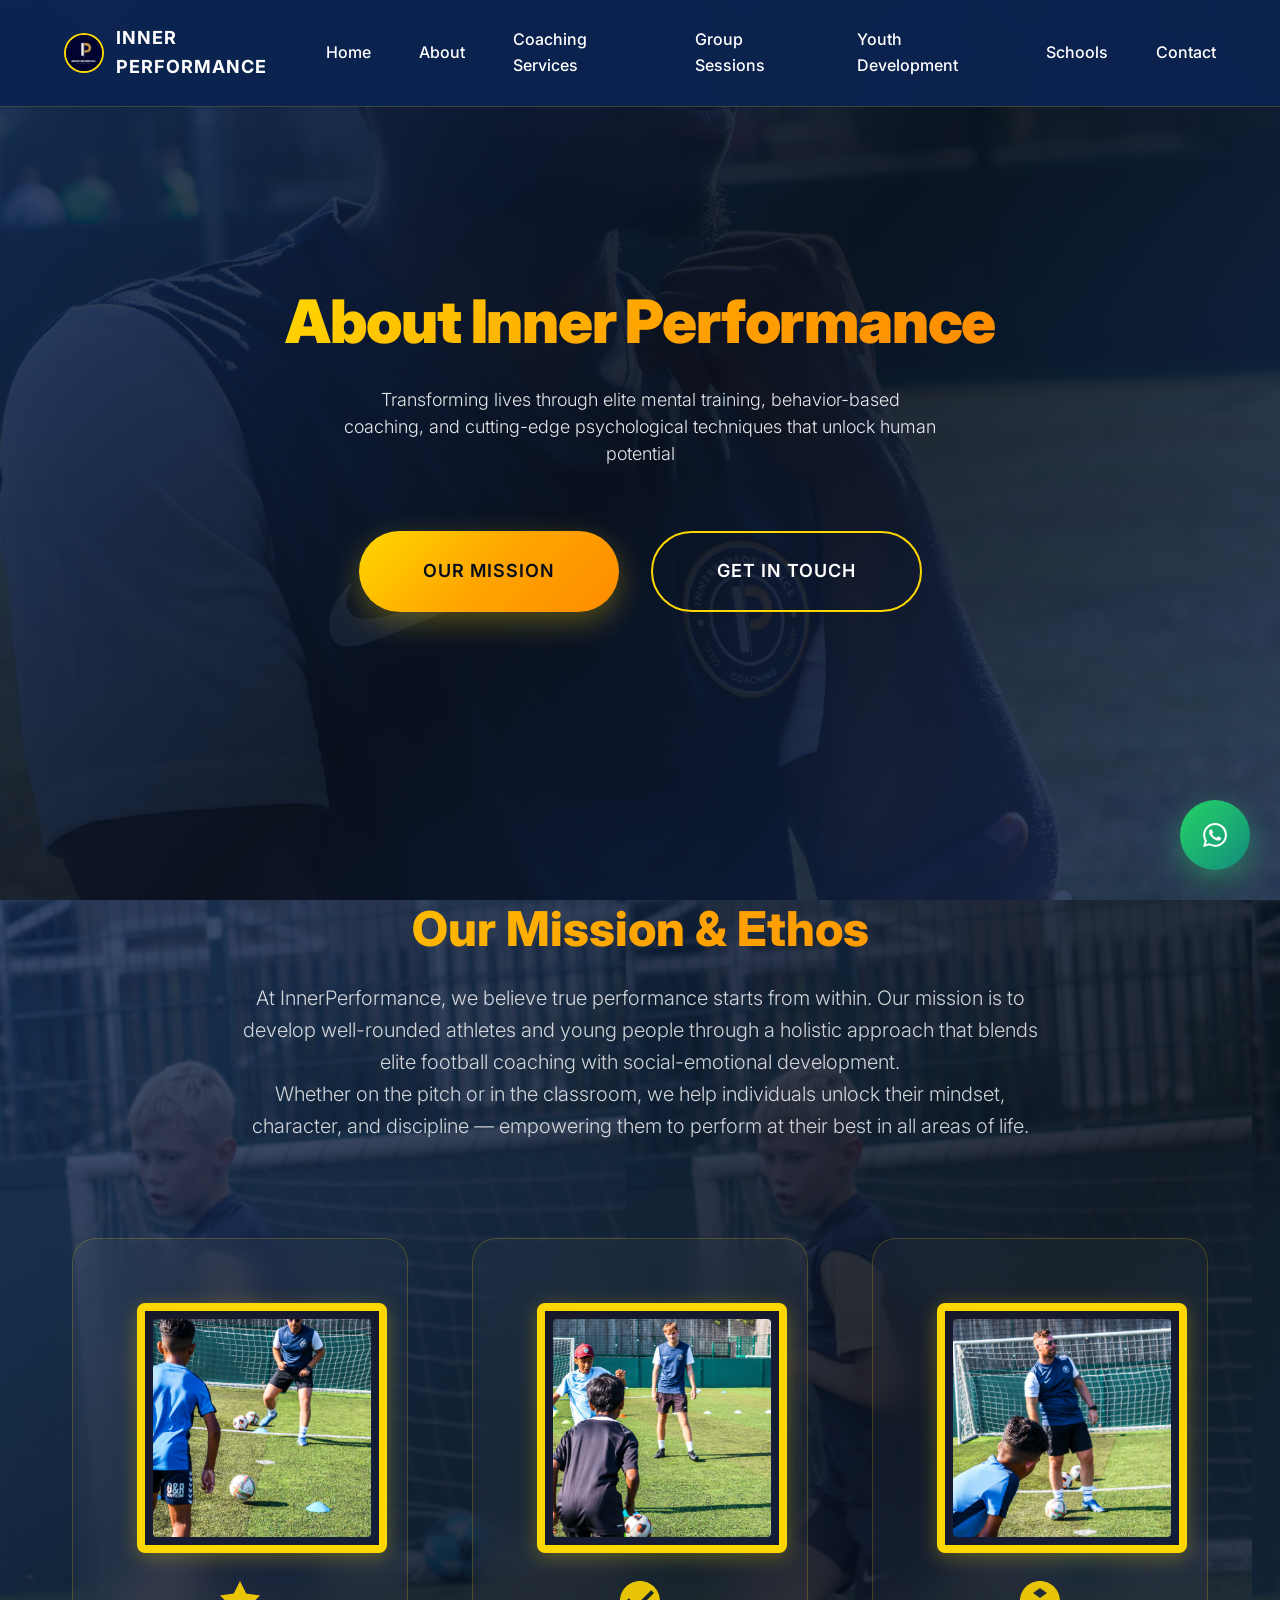
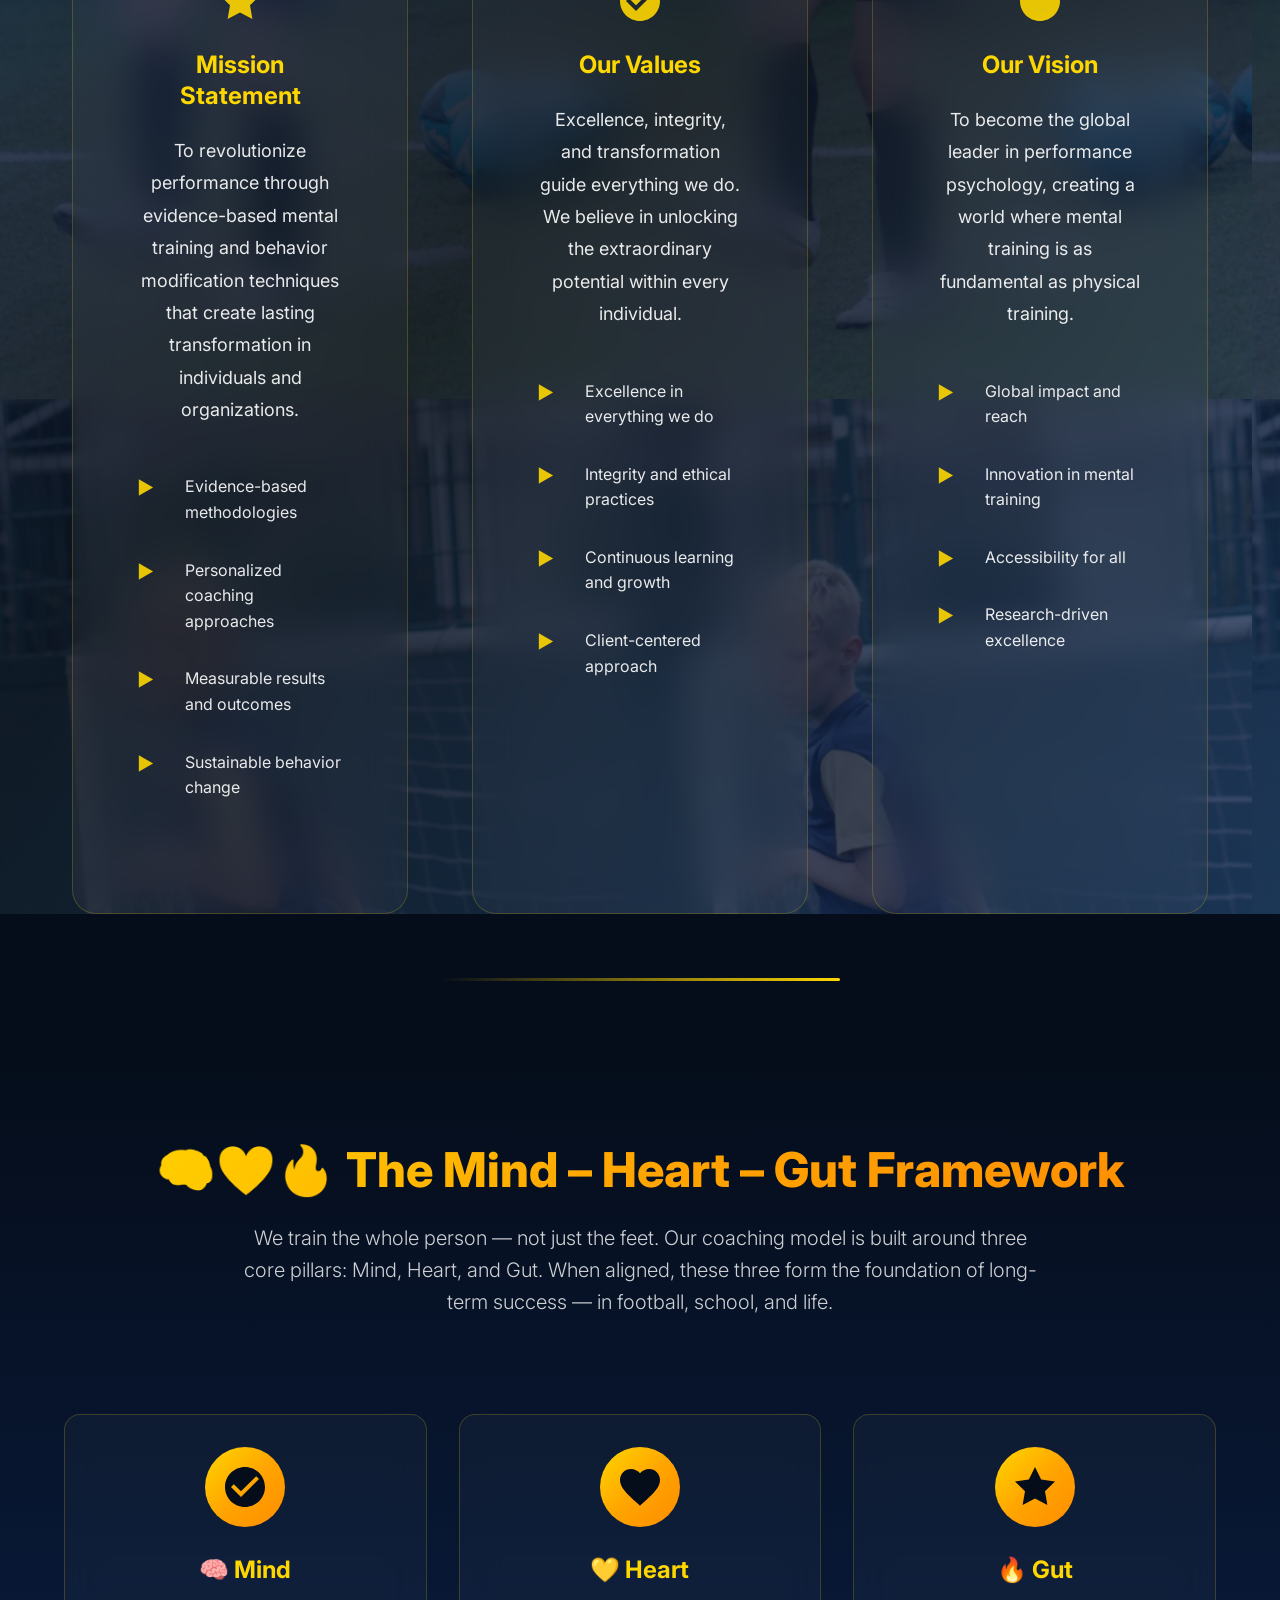
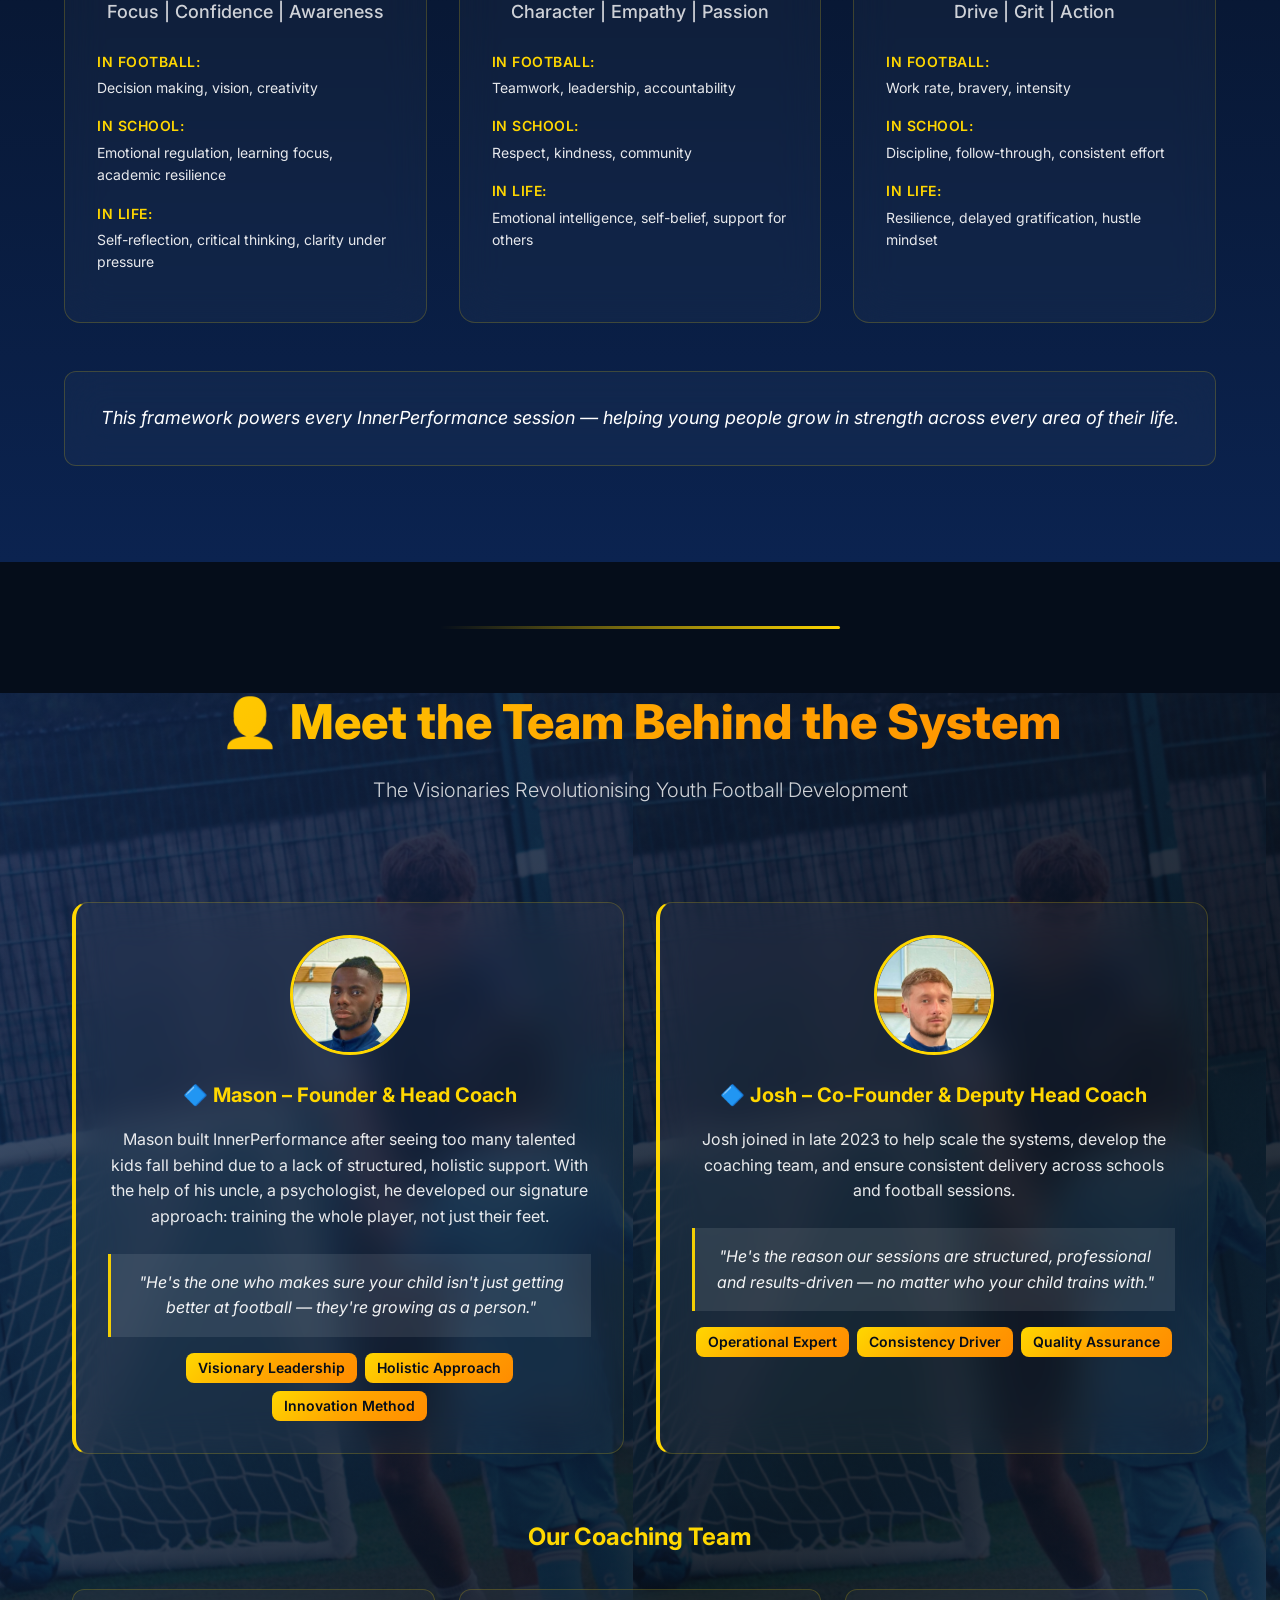
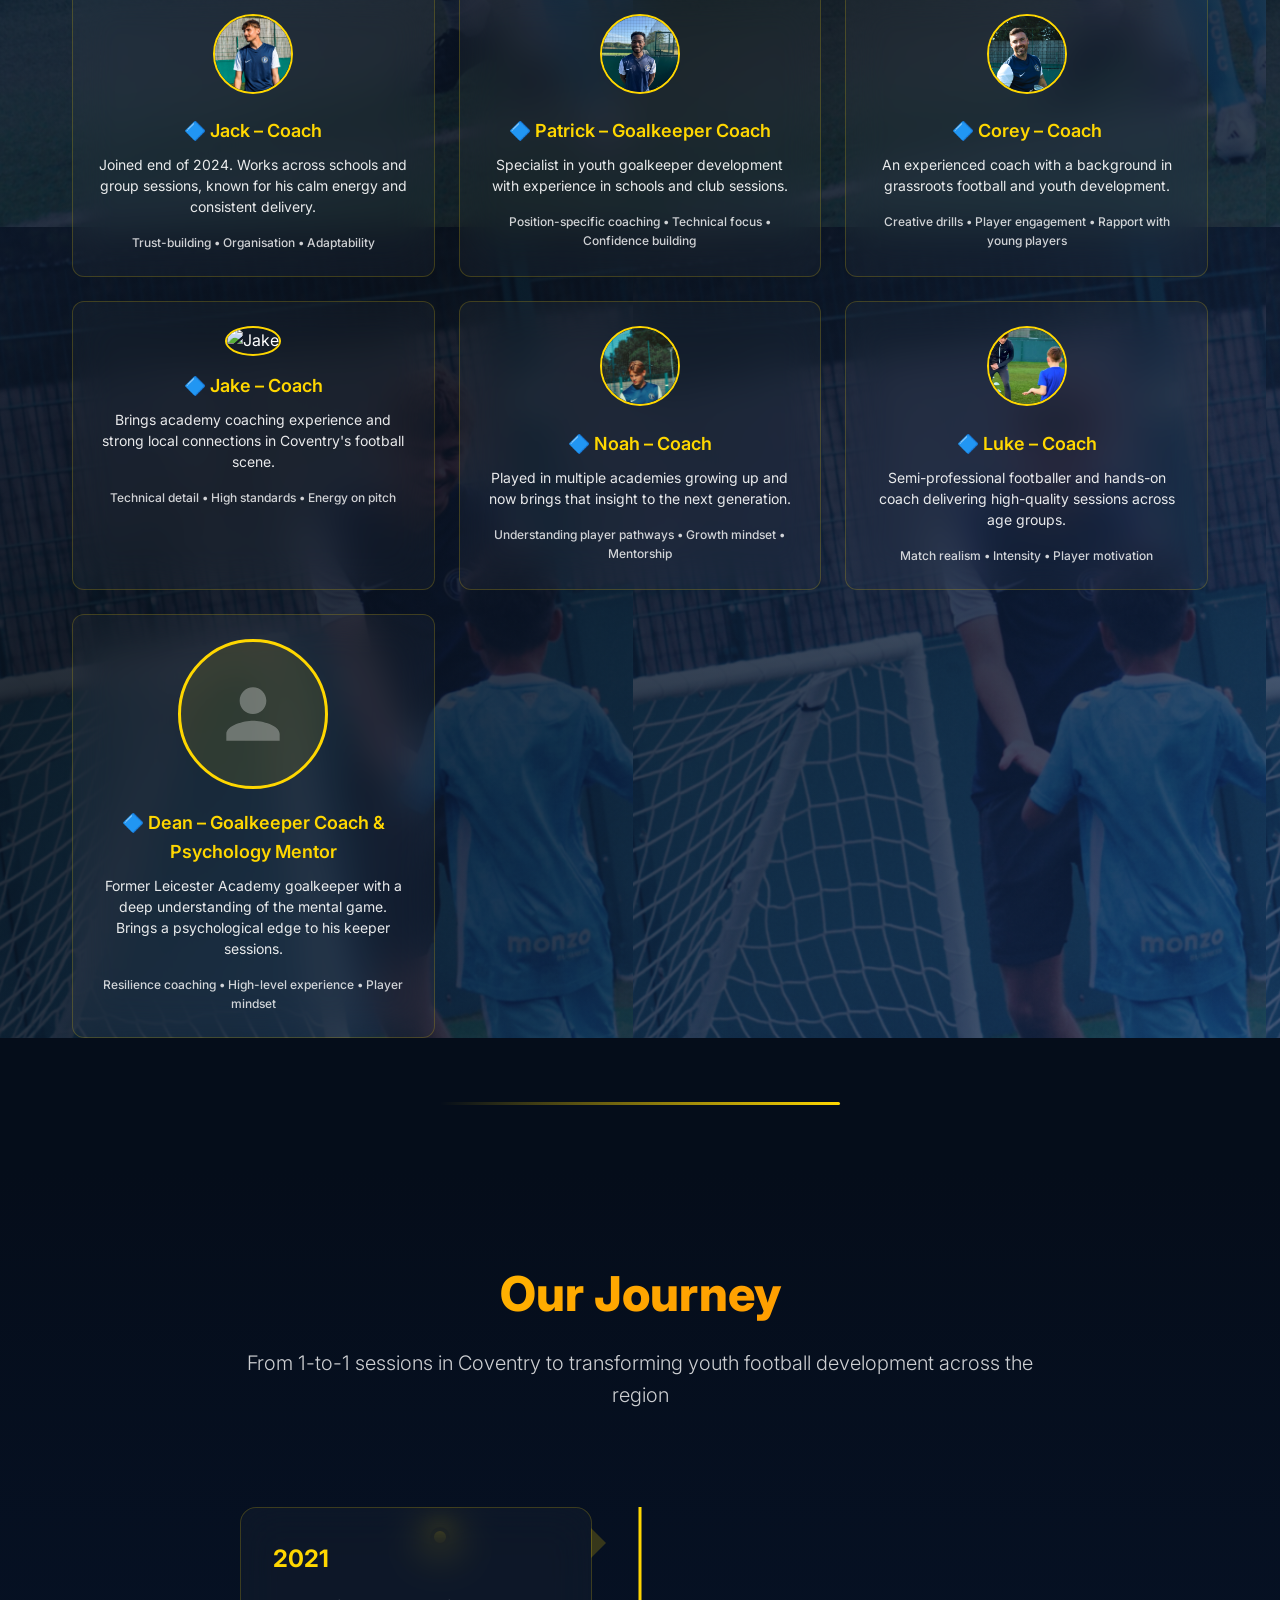
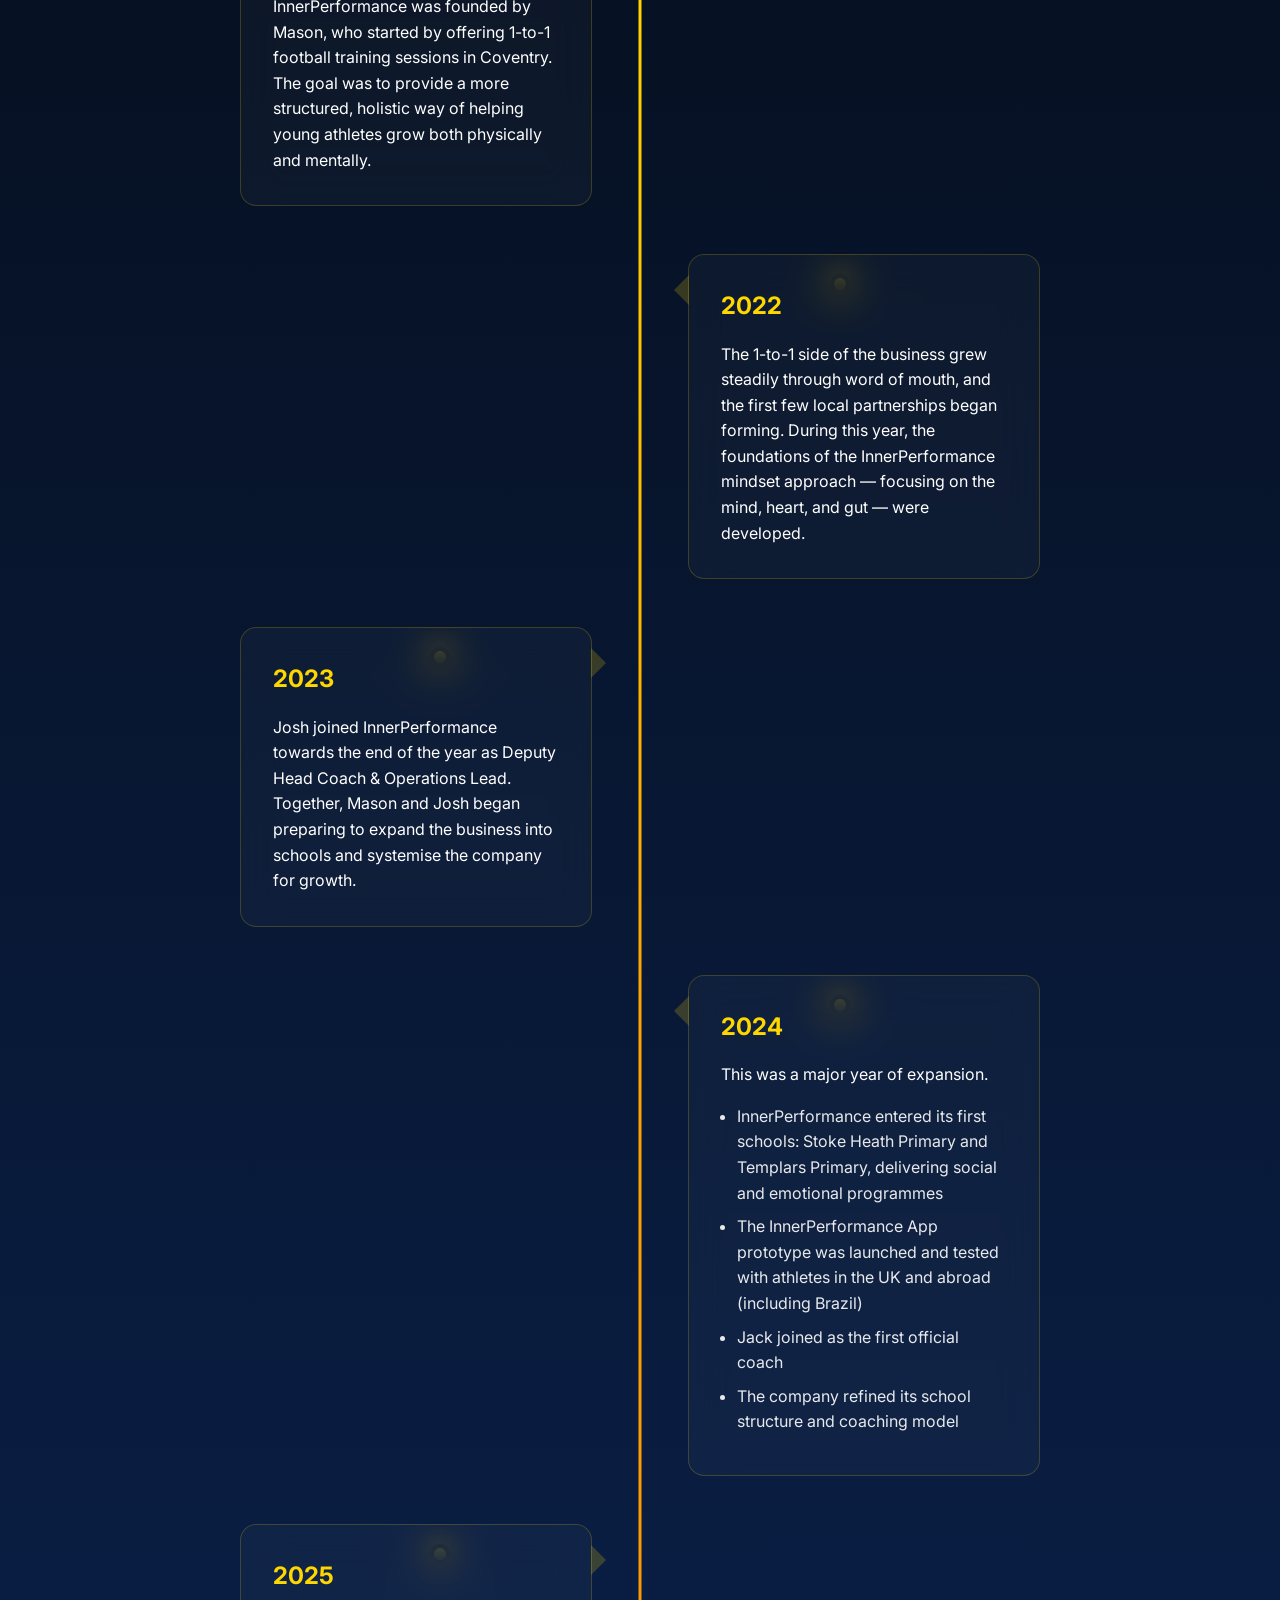
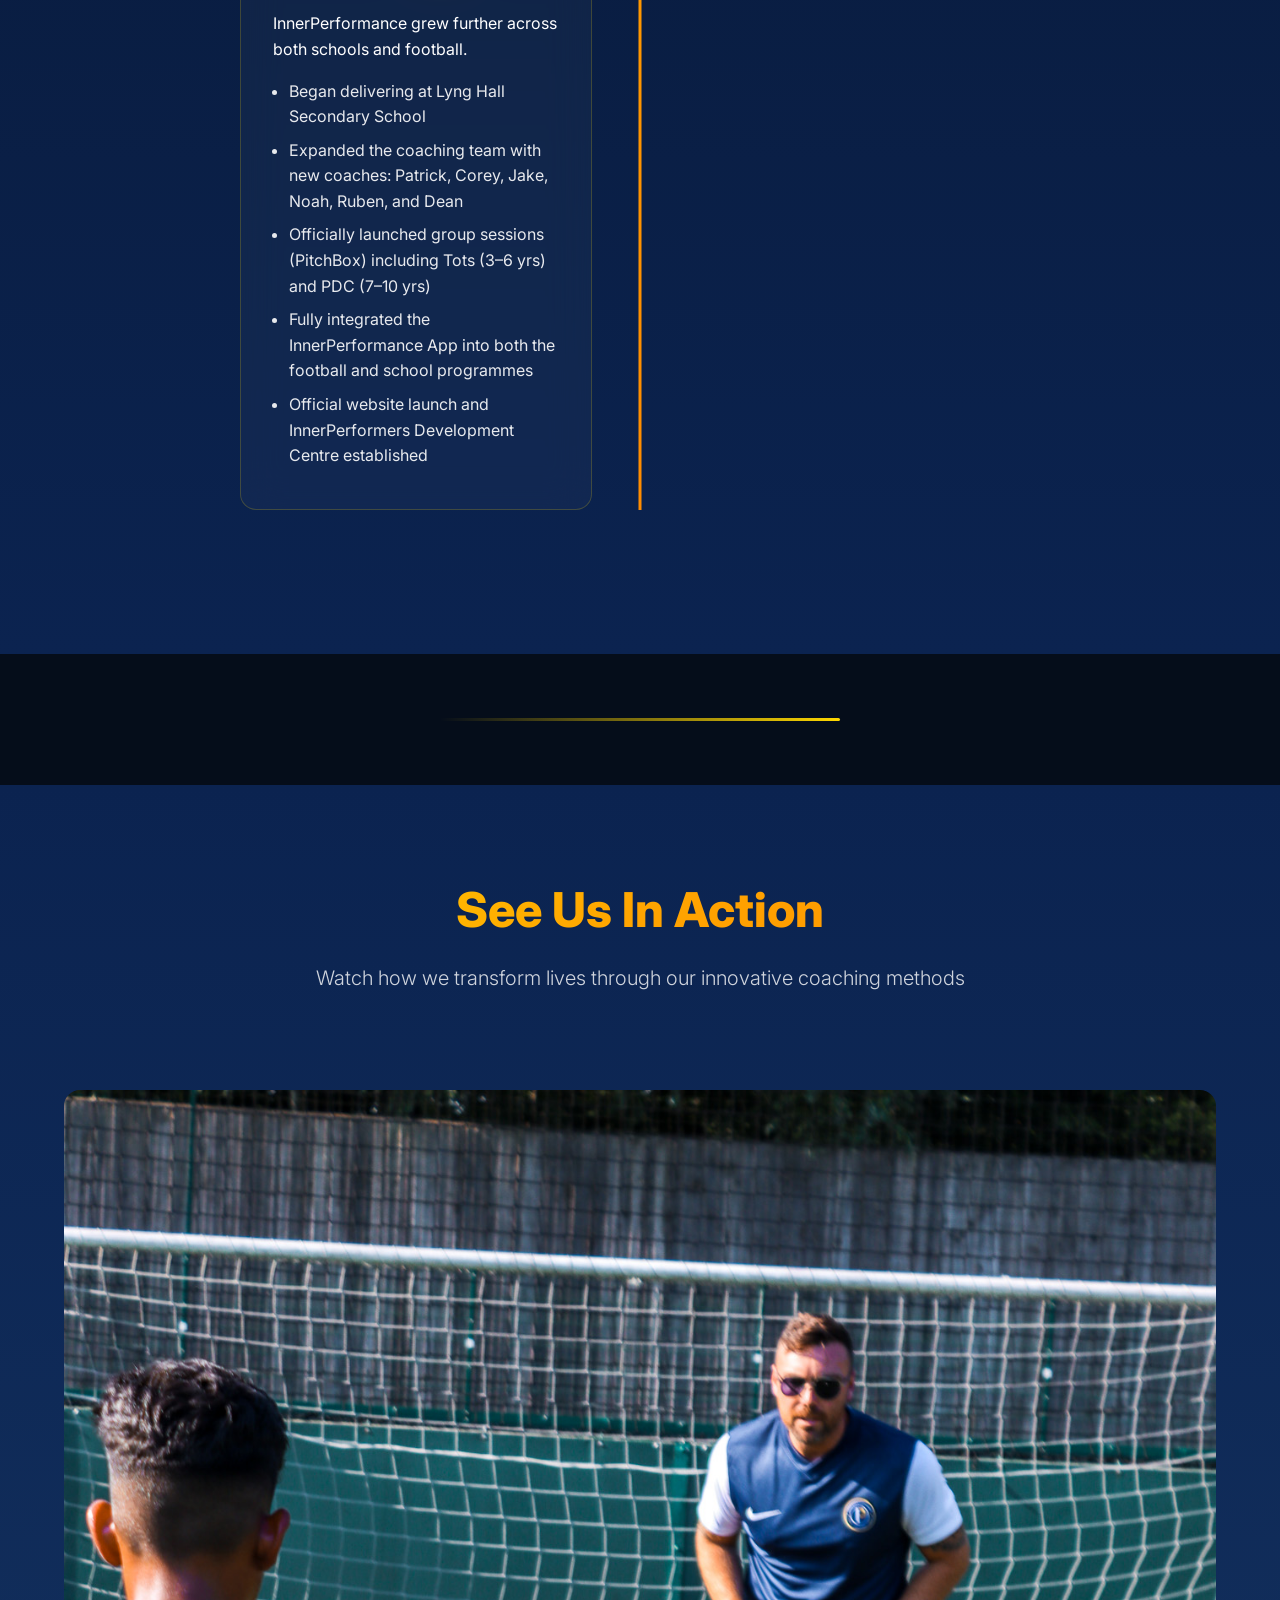
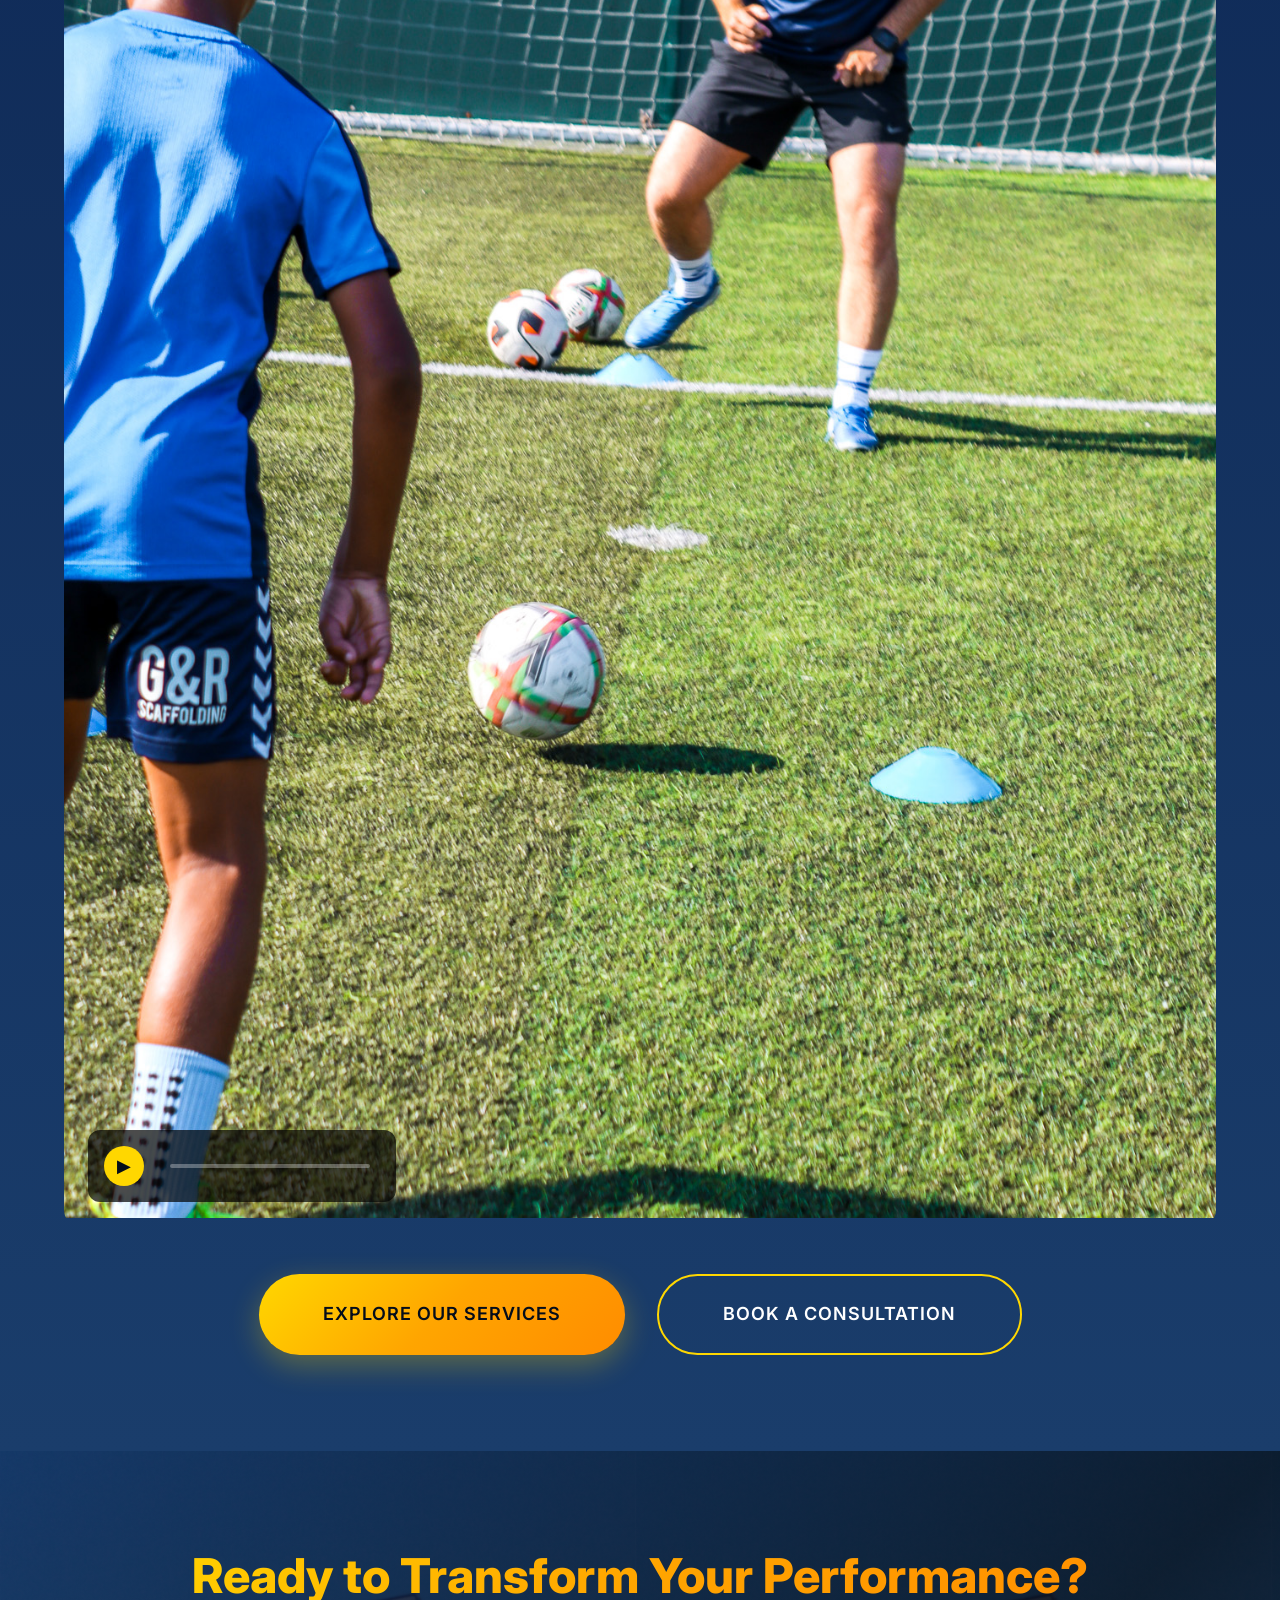
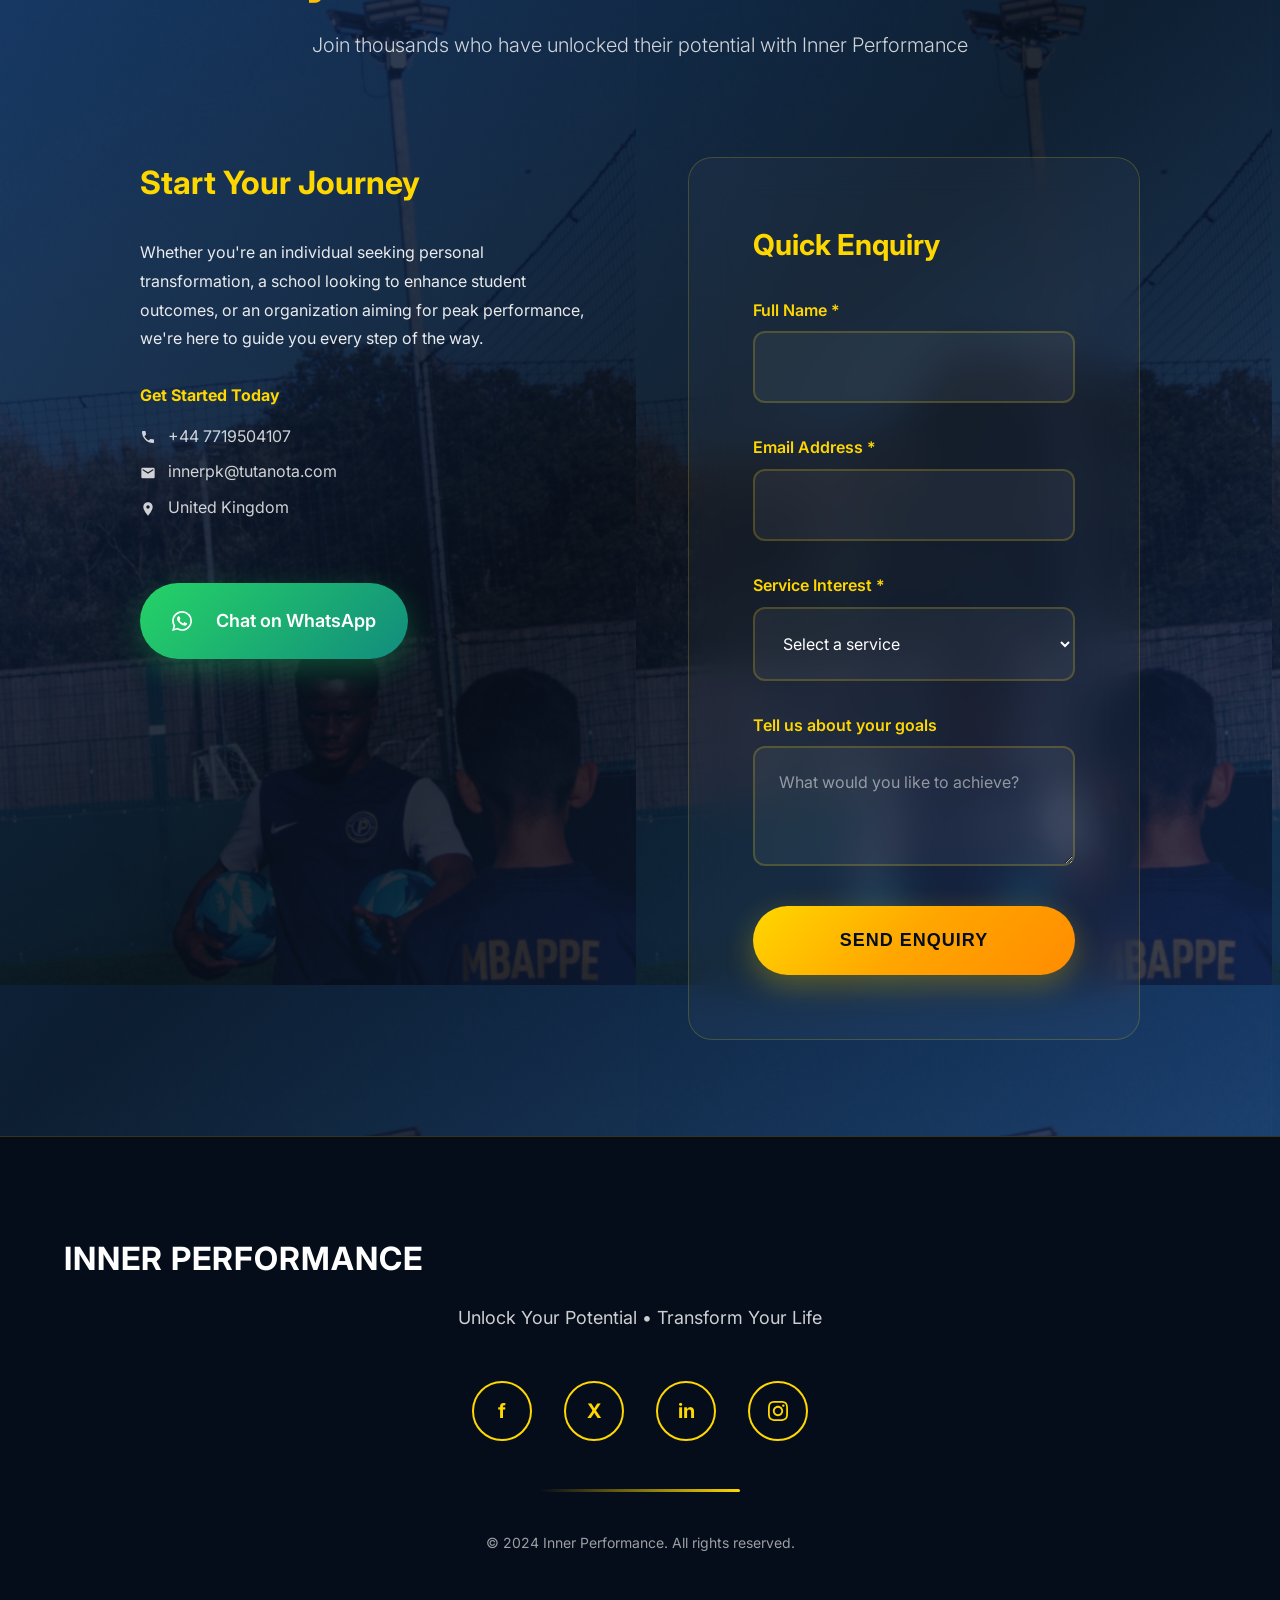
==== commit bf01cafb: "ff" ====
--- a/about.html
+++ b/about.html
@@ -85,8 +85,8 @@
             
             <div class="services-grid">
                 <div class="service-card glass-card">
-                    <div class="service-image">
-                        <img src="photos/IMG_9242.jpg" alt="Mission Statement" loading="lazy">
+                    <div class="service-image square-frame">
+                        <img src="photos/IMG_9201.jpg" alt="Mission Statement" loading="lazy">
                     </div>
                     <div class="service-icon">
                         <svg viewBox="0 0 24 24" width="24" height="24" fill="currentColor">
@@ -104,8 +104,8 @@
                 </div>
                 
                 <div class="service-card glass-card">
-                    <div class="service-image">
-                        <img src="photos/IMG_9243.jpg" alt="Our Values" loading="lazy">
+                    <div class="service-image square-frame">
+                        <img src="photos/IMG_9239.jpg" alt="Our Values" loading="lazy">
                     </div>
                     <div class="service-icon">
                         <svg viewBox="0 0 24 24" width="24" height="24" fill="currentColor">
@@ -123,8 +123,8 @@
                 </div>
                 
                 <div class="service-card glass-card">
-                    <div class="service-image">
-                        <img src="photos/IMG_9244.jpg" alt="Our Vision" loading="lazy">
+                    <div class="service-image square-frame">
+                        <img src="photos/IMG_9253.jpg" alt="Our Vision" loading="lazy">
                     </div>
                     <div class="service-icon">
                         <svg viewBox="0 0 24 24" width="24" height="24" fill="currentColor">
@@ -358,58 +358,44 @@
         <div class="container">
             <div class="section-title">
                 <h2>Our Journey</h2>
-                <p>From humble beginnings to becoming a leader in performance psychology</p>
+                <p>From 1-to-1 sessions in Coventry to transforming youth football development across the region</p>
             </div>
             
             <div class="timeline">
                 <div class="timeline-item">
                     <div class="timeline-marker"></div>
                     <div class="timeline-content">
-                        <h3>2015 - Foundation</h3>
-                        <p>Inner Performance was founded with a vision to make mental training accessible to everyone. Started with individual coaching sessions and small group workshops.</p>
-                        <ul>
-                            <li>Founded by Sarah Mitchell</li>
-                            <li>First 100 clients served</li>
-                            <li>Established core methodologies</li>
-                        </ul>
+                        <h3>2021</h3>
+                        <p>InnerPerformance was founded by Mason, who started by offering 1-to-1 football training sessions in Coventry. The goal was to provide a more structured, holistic way of helping young athletes grow both physically and mentally.</p>
                     </div>
                 </div>
                 
                 <div class="timeline-item">
                     <div class="timeline-marker"></div>
                     <div class="timeline-content">
-                        <h3>2017 - School Partnerships</h3>
-                        <p>Launched our revolutionary school program, bringing behavior-based coaching and habit tracking to educational institutions.</p>
-                        <ul>
-                            <li>Partnered with 5 schools</li>
-                            <li>Developed youth curriculum</li>
-                            <li>Hired Marcus Thompson</li>
-                        </ul>
+                        <h3>2022</h3>
+                        <p>The 1-to-1 side of the business grew steadily through word of mouth, and the first few local partnerships began forming. During this year, the foundations of the InnerPerformance mindset approach — focusing on the mind, heart, and gut — were developed.</p>
                     </div>
                 </div>
                 
                 <div class="timeline-item">
                     <div class="timeline-marker"></div>
                     <div class="timeline-content">
-                        <h3>2019 - Corporate Expansion</h3>
-                        <p>Expanded into corporate training, helping organizations improve performance through mental conditioning and team dynamics.</p>
-                        <ul>
-                            <li>Added corporate services</li>
-                            <li>Dr. Elena Rodriguez joined</li>
-                            <li>Fortune 500 partnerships</li>
-                        </ul>
+                        <h3>2023</h3>
+                        <p>Josh joined InnerPerformance towards the end of the year as Deputy Head Coach & Operations Lead. Together, Mason and Josh began preparing to expand the business into schools and systemise the company for growth.</p>
                     </div>
                 </div>
                 
                 <div class="timeline-item">
                     <div class="timeline-marker"></div>
                     <div class="timeline-content">
-                        <h3>2021 - Digital Innovation</h3>
-                        <p>Launched digital platforms and mobile apps to make our programs more accessible and trackable.</p>
+                        <h3>2024</h3>
+                        <p>This was a major year of expansion.</p>
                         <ul>
-                            <li>Mobile app development</li>
-                            <li>Online coaching platform</li>
-                            <li>Virtual reality integration</li>
+                            <li>InnerPerformance entered its first schools: Stoke Heath Primary and Templars Primary, delivering social and emotional programmes</li>
+                            <li>The InnerPerformance App prototype was launched and tested with athletes in the UK and abroad (including Brazil)</li>
+                            <li>Jack joined as the first official coach</li>
+                            <li>The company refined its school structure and coaching model</li>
                         </ul>
                     </div>
                 </div>
@@ -417,25 +403,14 @@
                 <div class="timeline-item">
                     <div class="timeline-marker"></div>
                     <div class="timeline-content">
-                        <h3>2023 - Global Recognition</h3>
-                        <p>Achieved international recognition for our innovative approaches and measurable results.</p>
+                        <h3>2025</h3>
+                        <p>InnerPerformance grew further across both schools and football.</p>
                         <ul>
-                            <li>International awards</li>
-                            <li>Research publications</li>
-                            <li>10,000+ lives transformed</li>
-                        </ul>
-                    </div>
-                </div>
-                
-                <div class="timeline-item">
-                    <div class="timeline-marker"></div>
-                    <div class="timeline-content">
-                        <h3>2024 - Future Vision</h3>
-                        <p>Continuing to innovate and expand our impact, with plans for AI-powered coaching and global expansion.</p>
-                        <ul>
-                            <li>AI coaching integration</li>
-                            <li>International expansion</li>
-                            <li>Research partnerships</li>
+                            <li>Began delivering at Lyng Hall Secondary School</li>
+                            <li>Expanded the coaching team with new coaches: Patrick, Corey, Jake, Noah, Ruben, and Dean</li>
+                            <li>Officially launched group sessions (PitchBox) including Tots (3–6 yrs) and PDC (7–10 yrs)</li>
+                            <li>Fully integrated the InnerPerformance App into both the football and school programmes</li>
+                            <li>Official website launch and InnerPerformers Development Centre established</li>
                         </ul>
                     </div>
                 </div>
@@ -578,6 +553,52 @@
     
     <!-- Additional styles for this page -->
     <style>
+        /* Square Picture Frame Styling */
+        .service-image.square-frame {
+            width: 250px;
+            height: 250px;
+            margin: 0 auto 1.5rem;
+            border-radius: 8px;
+            border: 8px solid var(--gold);
+            box-shadow: 0 4px 20px rgba(255, 215, 0, 0.3),
+                        inset 0 0 20px rgba(0, 0, 0, 0.2);
+            background: linear-gradient(135deg, #1a1a2e 0%, #16213e 100%);
+            padding: 8px;
+            position: relative;
+        }
+        
+        .service-image.square-frame::before {
+            content: '';
+            position: absolute;
+            top: -4px;
+            left: -4px;
+            right: -4px;
+            bottom: -4px;
+            background: linear-gradient(45deg, var(--gold) 0%, var(--metallic-gold) 50%, var(--gold) 100%);
+            border-radius: 12px;
+            z-index: -1;
+        }
+        
+        .service-image.square-frame img {
+            width: 100%;
+            height: 100%;
+            object-fit: cover;
+            border-radius: 4px;
+        }
+        
+        .service-card:hover .service-image.square-frame {
+            transform: translateY(-5px);
+            box-shadow: 0 8px 30px rgba(255, 215, 0, 0.5),
+                        inset 0 0 20px rgba(0, 0, 0, 0.2);
+        }
+        
+        @media (max-width: 768px) {
+            .service-image.square-frame {
+                width: 200px;
+                height: 200px;
+            }
+        }
+        
         .coach-photo {
             width: 150px;
             height: 150px;
--- a/css/main.css
+++ b/css/main.css
@@ -1415,7 +1415,7 @@
 /* Service Cards Grid */
 .services-grid {
     display: grid;
-    grid-template-columns: repeat(auto-fit, minmax(350px, 1fr));
+    grid-template-columns: repeat(3, 1fr);
     gap: var(--spacing-3xl);
     margin-top: var(--spacing-4xl);
 }
@@ -1971,7 +1971,7 @@
 /* Responsive Design */
 @media (max-width: 1024px) {
     .services-grid {
-        grid-template-columns: repeat(auto-fit, minmax(300px, 1fr));
+        grid-template-columns: repeat(3, 1fr);
         gap: var(--spacing-xl);
     }
     
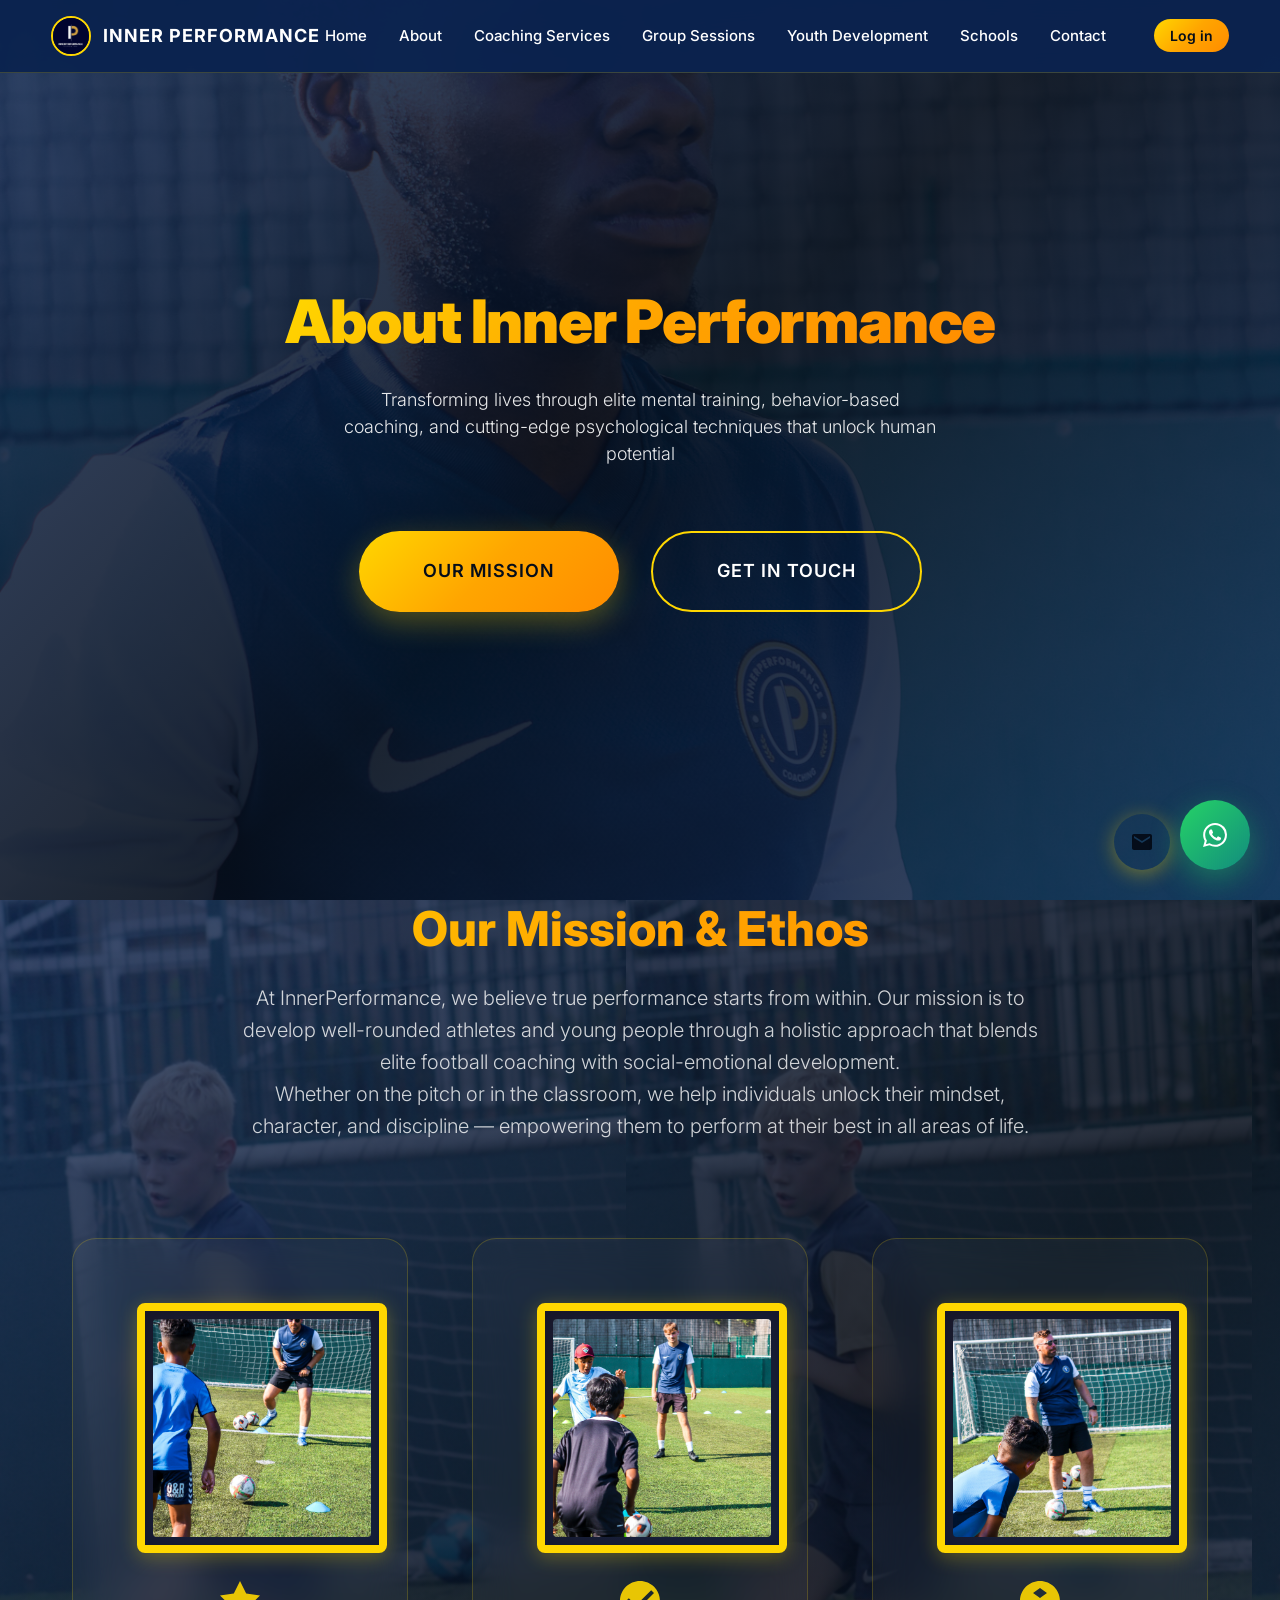
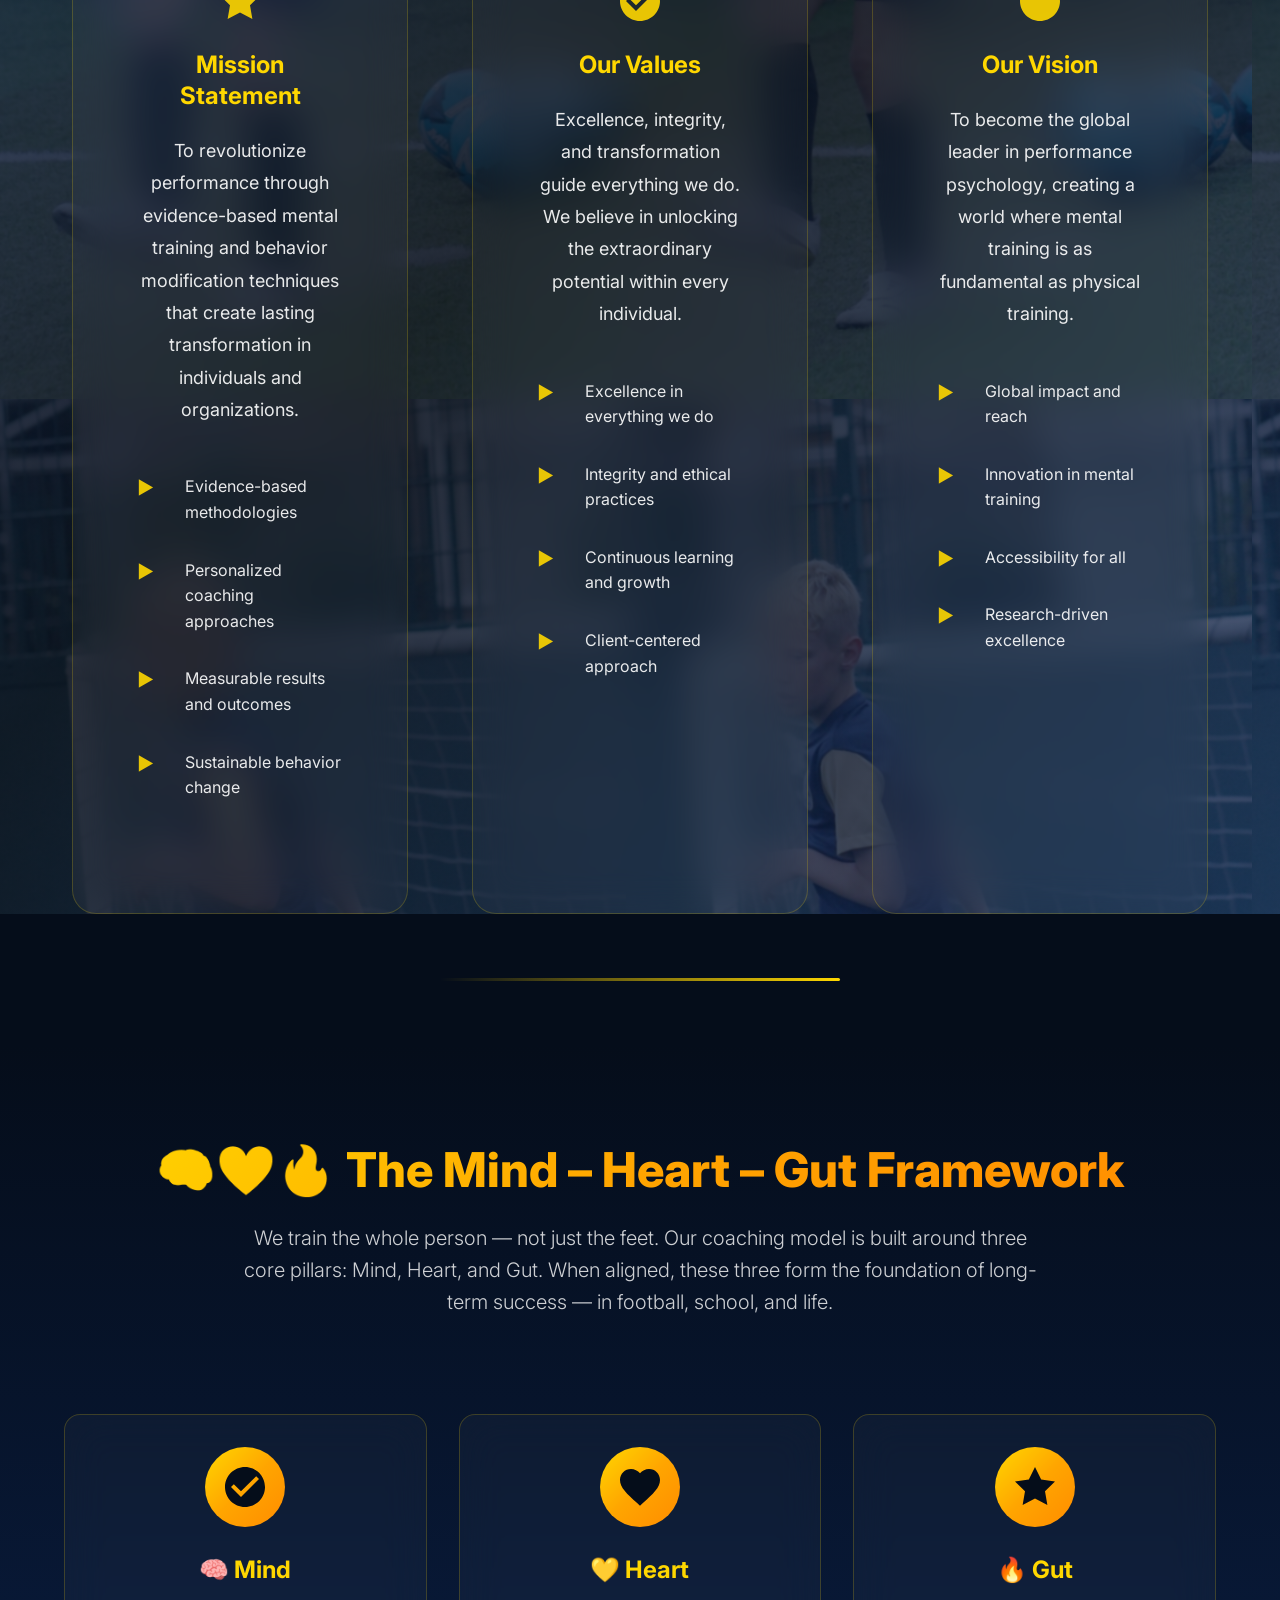
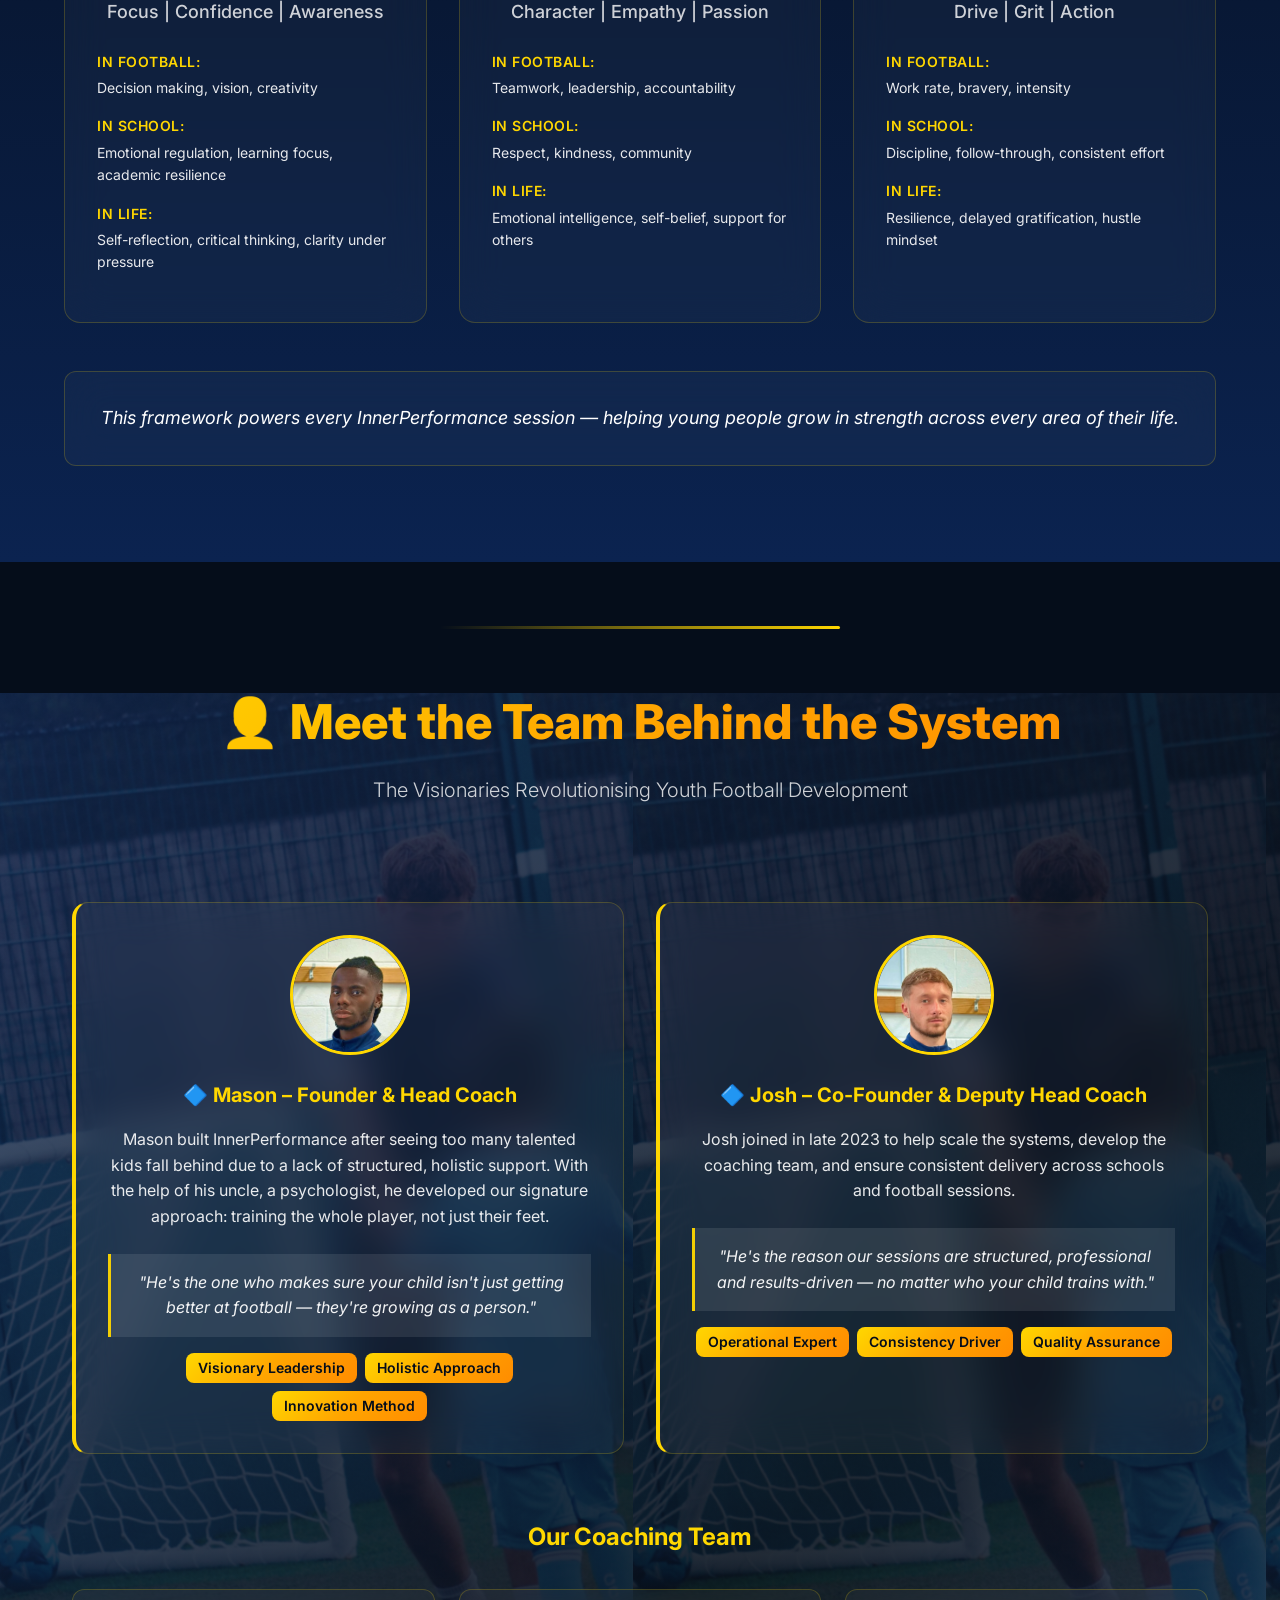
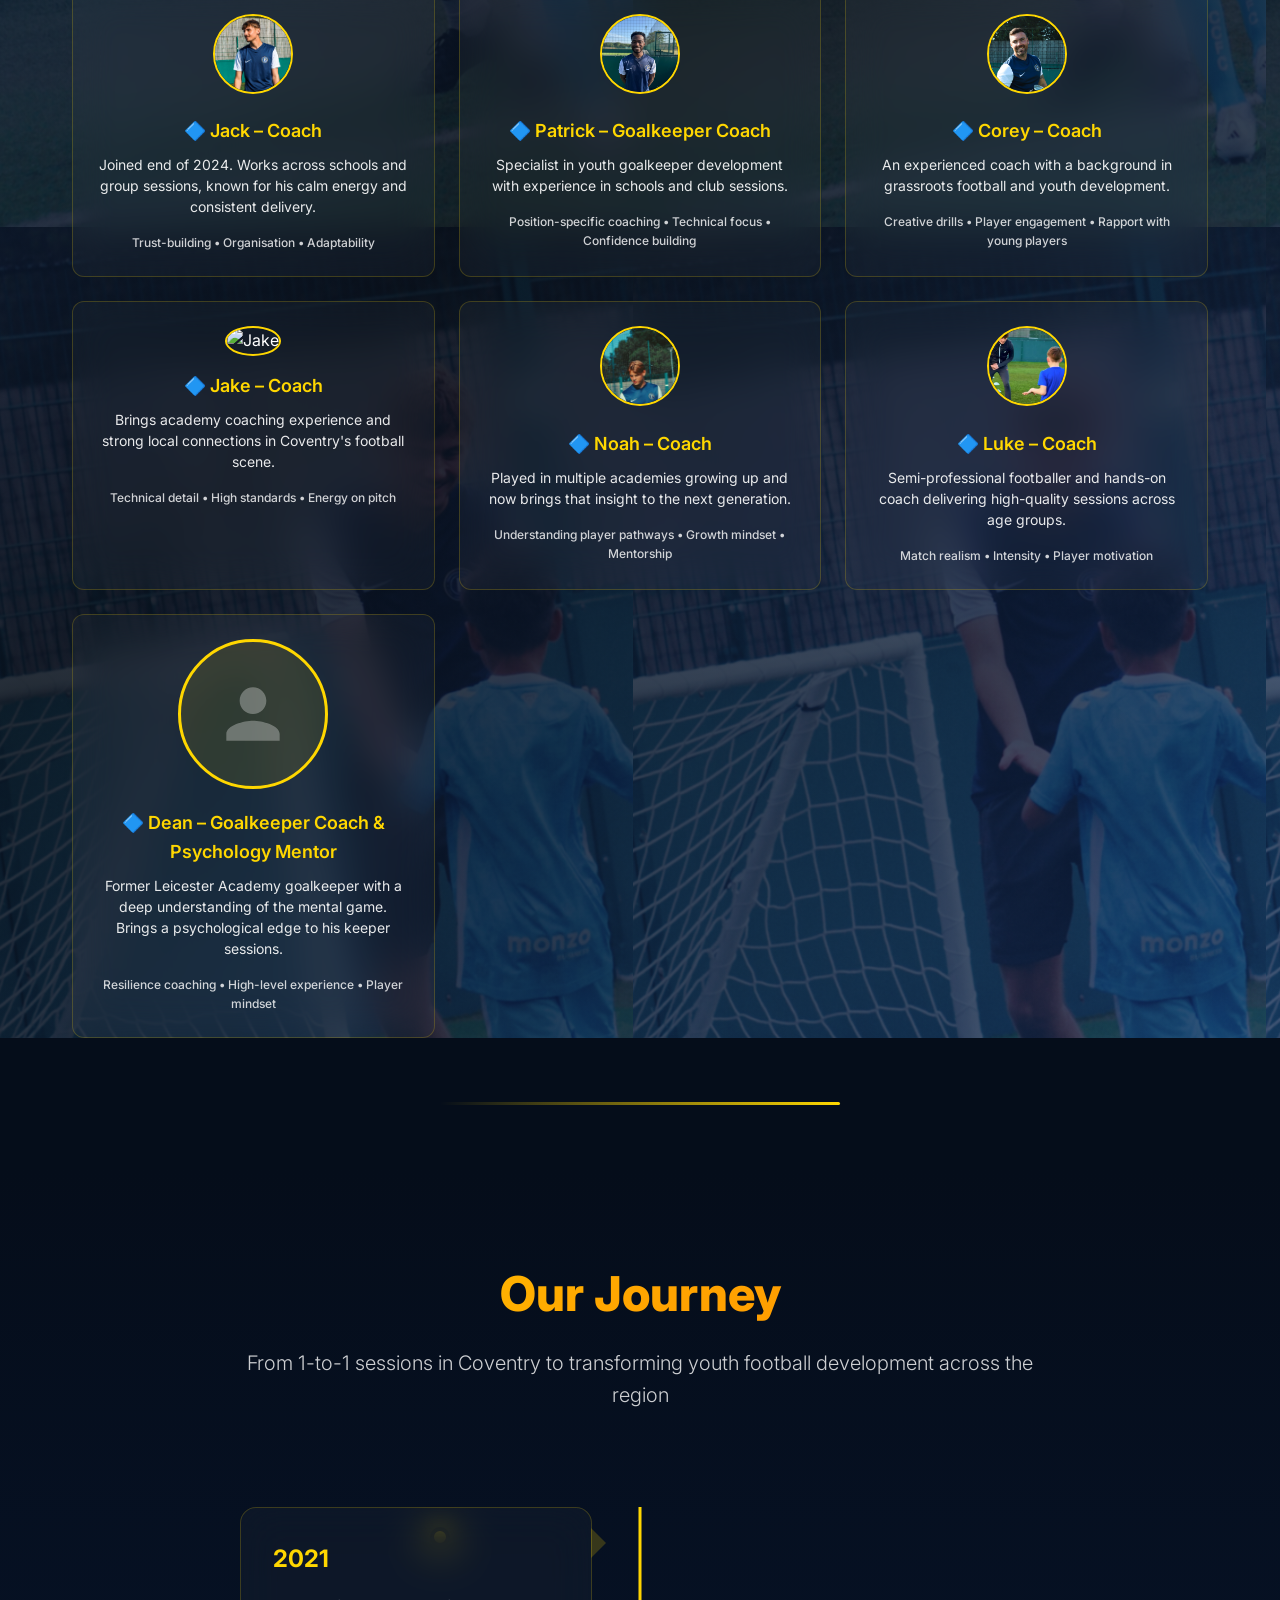
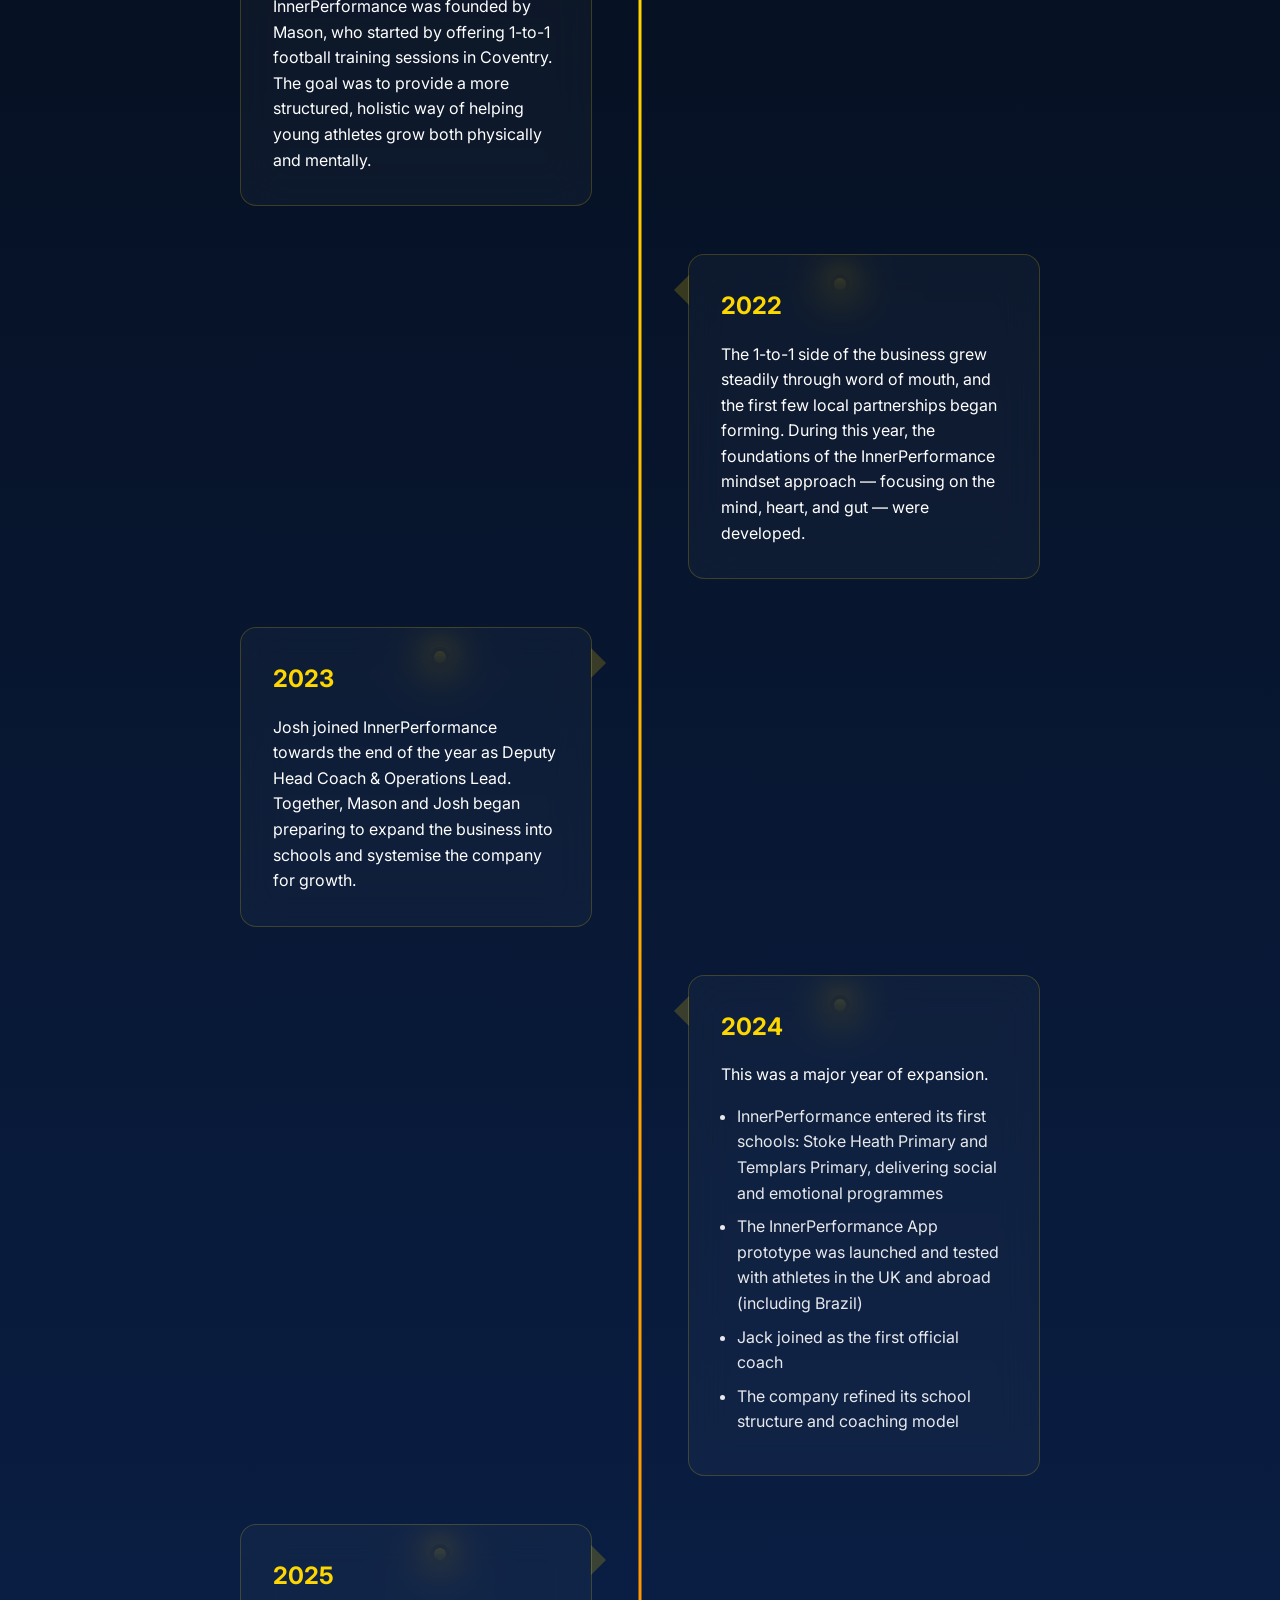
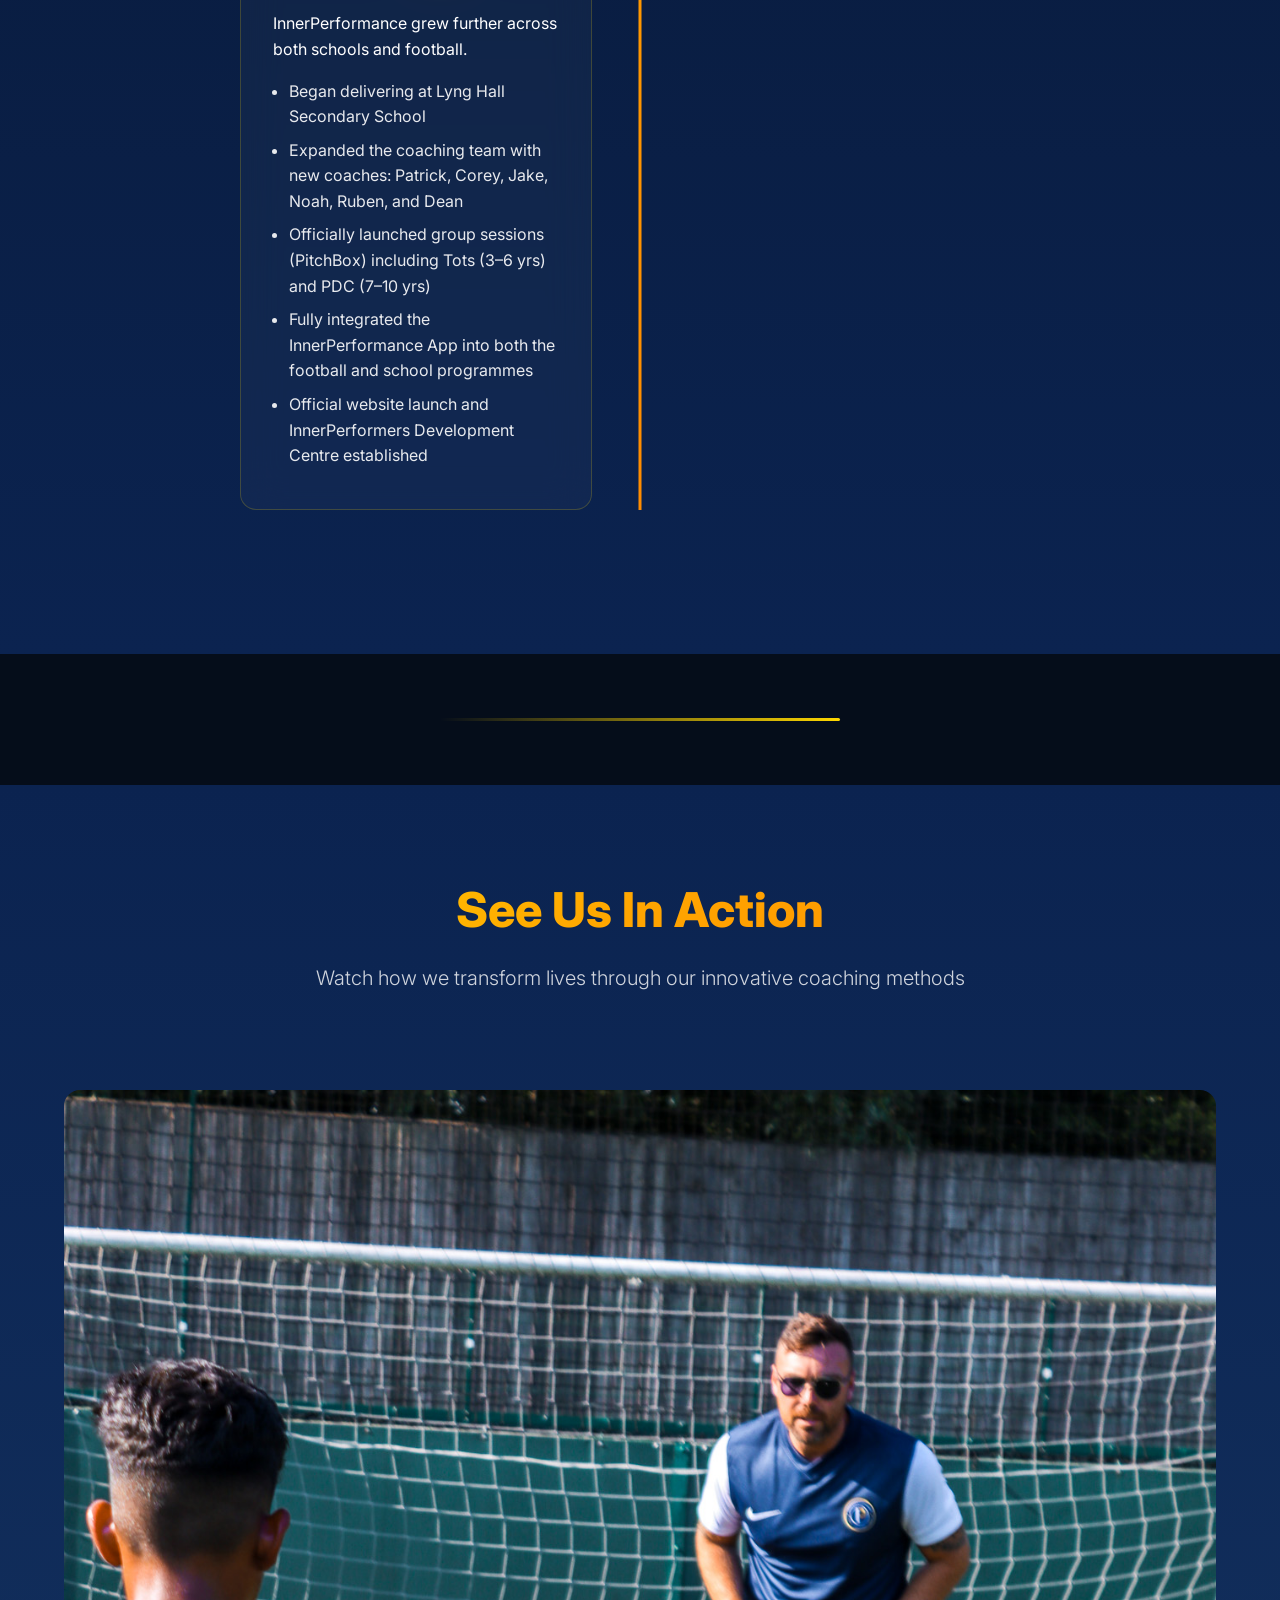
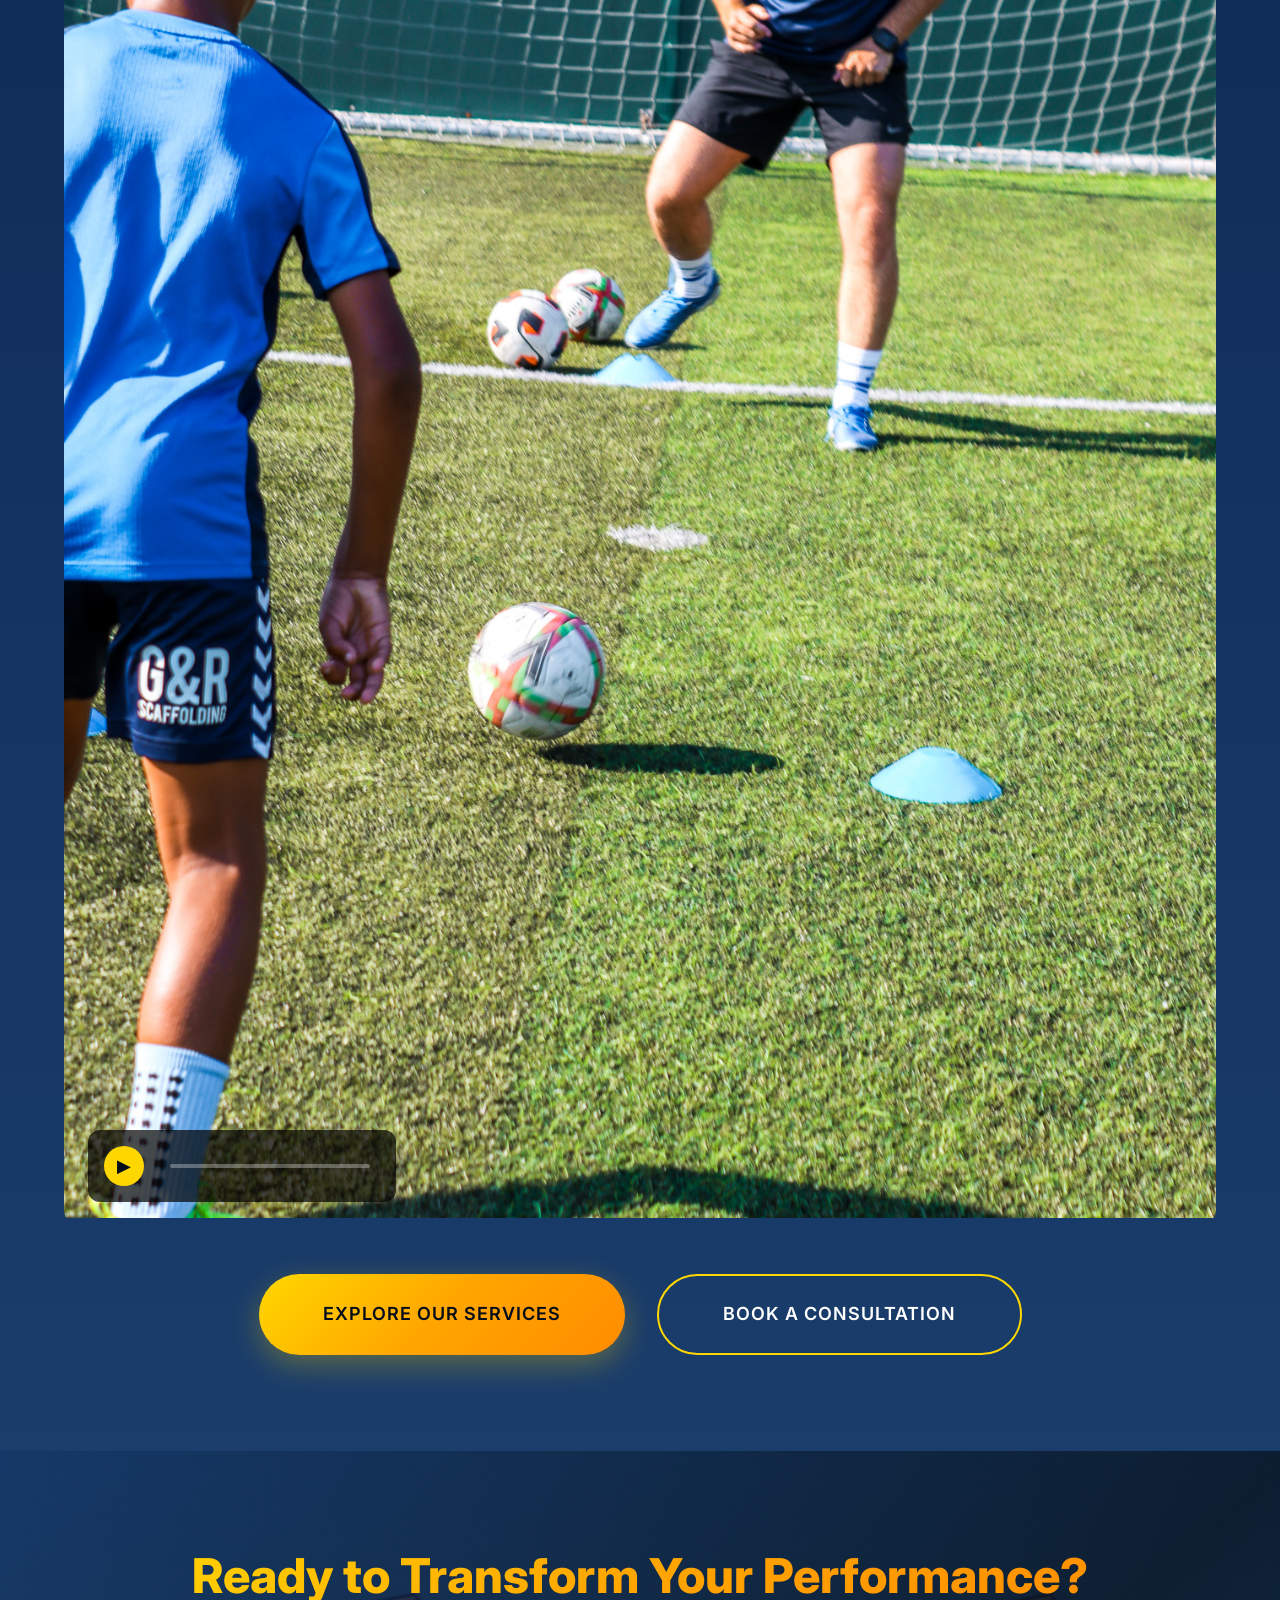
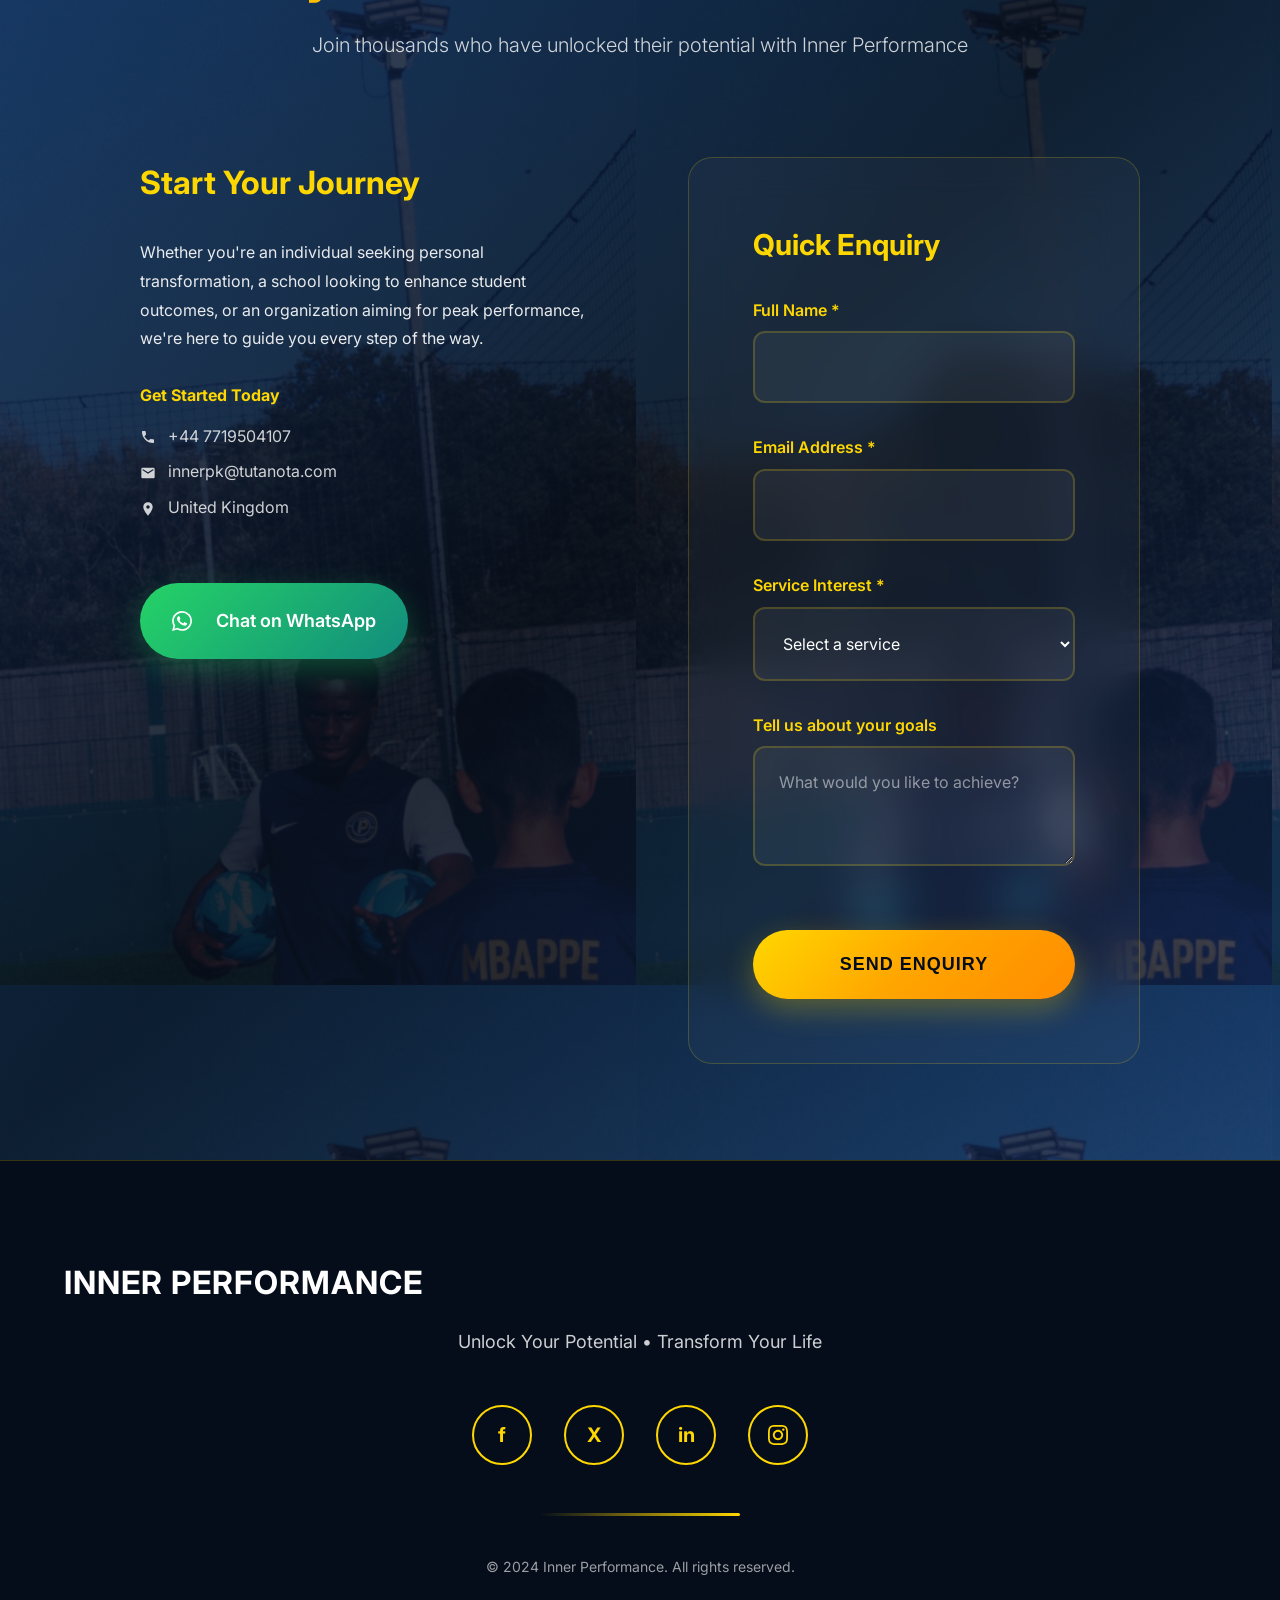
==== commit 24e2af2b: "commit" ====
--- a/about.html
+++ b/about.html
@@ -51,6 +51,7 @@
                 <li><a href="youth.html">Youth Development</a></li>
                 <li><a href="schools.html">Schools</a></li>
                 <li><a href="contact.html">Contact</a></li>
+                <li><a href="https://inner-performance-key-performance.onrender.com/login" class="nav-login">Log in</a></li>
             </ul>
             <div class="menu-toggle" id="menuToggle">
                 <span></span>
@@ -444,7 +445,7 @@
     </section>
 
     <!-- Contact CTA Section -->
-    <section class="photo-bg-section contact-section" style="background-image: url('photos2/IMG_2796.jpeg');">
+    <section class="photo-bg-section contact-section" id="contact" style="background-image: url('photos2/IMG_2796.jpeg');">
         <div class="container">
             <div class="section-title">
                 <h2>Ready to Transform Your Performance?</h2>
@@ -541,6 +542,12 @@
         </div>
     </footer>
 
+    <!-- Floating Contact Button -->
+    <a href="#contact" class="fab-contact" aria-label="Contact form">
+        <svg viewBox="0 0 24 24" fill="currentColor">
+            <path d="M20 4H4c-1.1 0-1.99.9-1.99 2L2 18c0 1.1.9 2 2 2h16c1.1 0 2-.9 2-2V6c0-1.1-.9-2-2-2zm0 4l-8 5-8-5V6l8 5 8-5v2z"/>
+        </svg>
+    </a>
     <!-- Floating WhatsApp Button -->
     <a href="https://wa.me/447719504107?text=Hi%20Inner%20Performance,%20I'm%20interested%20in%20your%20services" 
        class="fab" target="_blank" aria-label="WhatsApp">
@@ -757,5 +764,8 @@
             }
         }
     </style>
+    
+    <script src="js/main.js"></script>
+    <script src="js/form-handler.js"></script>
 </body>
 </html>
--- a/css/main.css
+++ b/css/main.css
@@ -146,7 +146,7 @@
     position: fixed;
     top: 0;
     width: 100%;
-    padding: var(--spacing-lg) 5%;
+    padding: var(--spacing-md) 4%;
     background: rgba(11, 35, 80, 0.95);
     backdrop-filter: var(--glass-blur);
     z-index: 1000;
@@ -155,7 +155,7 @@
 }
 
 .navbar.scrolled {
-    padding: var(--spacing-md) 5%;
+    padding: var(--spacing-sm) 4%;
     background: rgba(5, 13, 26, 0.98);
     box-shadow: var(--shadow-medium);
 }
@@ -204,19 +204,21 @@
 
 .nav-links {
     display: flex;
-    gap: var(--spacing-2xl);
+    gap: var(--spacing-xl);
     list-style: none;
     align-items: center;
+    flex-wrap: nowrap;
 }
 
 .nav-links a {
     color: var(--white);
     text-decoration: none;
-    font-size: var(--font-size-base);
+    font-size: 0.9375rem;
     font-weight: 500;
     transition: var(--transition-normal);
     position: relative;
     padding: var(--spacing-sm) 0;
+    white-space: nowrap;
 }
 
 .nav-links a::after {
@@ -239,6 +241,28 @@
 .nav-links a.active {
     color: var(--gold);
     transform: translateY(-2px);
+}
+
+.nav-links a.nav-login {
+    background: var(--metallic-gold);
+    color: var(--dark-blue);
+    padding: var(--spacing-sm) var(--spacing-md);
+    border-radius: var(--radius-full);
+    font-weight: 600;
+    font-size: 0.875rem;
+    white-space: nowrap;
+    margin-left: var(--spacing-md);
+}
+
+.nav-links a.nav-login::after {
+    display: none;
+}
+
+.nav-links a.nav-login:hover {
+    color: var(--dark-blue);
+    filter: brightness(1.1);
+    transform: translateY(-2px);
+    box-shadow: 0 4px 12px rgba(255, 215, 0, 0.35);
 }
 
 /* Mobile Menu Toggle */
@@ -1400,6 +1424,7 @@
     background: radial-gradient(circle, rgba(255, 215, 0, 0.05) 0%, transparent 70%);
     transition: all var(--transition-slow);
     opacity: 0;
+    pointer-events: none;
 }
 
 .glass-card:hover::before {
@@ -1410,6 +1435,36 @@
     transform: translateY(-10px);
     border-color: var(--gold);
     box-shadow: 0 25px 50px rgba(255, 215, 0, 0.15);
+}
+
+/* Disable hover lift on form containers - prevents layout shift when filling out forms */
+.demo-container.glass-card:hover,
+.main-contact-form.glass-card:hover,
+.form-info.glass-card:hover {
+    transform: none;
+}
+
+/* Form containers: allow content to show, add bottom padding so submit button isn't hidden */
+.demo-container.glass-card,
+.main-contact-form.glass-card,
+.contact-container .contact-form {
+    overflow: visible;
+    padding-bottom: var(--spacing-3xl);
+}
+
+/* Sections with forms: ensure submit button isn't clipped by next section */
+#demo.section,
+.contact-section,
+#contact.section,
+#contact-form.section {
+    overflow: visible;
+    padding-bottom: var(--spacing-4xl);
+}
+
+/* Demo section: extra space so submit button stays fully above next section */
+#demo.section {
+    margin-bottom: var(--spacing-4xl);
+    padding-bottom: var(--spacing-4xl);
 }
 
 /* Service Cards Grid */
@@ -1666,6 +1721,10 @@
 .form-group textarea {
     resize: vertical;
     min-height: 120px;
+}
+
+form button[type="submit"] {
+    margin-top: var(--spacing-lg);
 }
 
 /* Contact Section */
@@ -1733,6 +1792,36 @@
     filter: brightness(1.1);
 }
 
+/* Floating Contact Button - scrolls to form */
+.fab-contact {
+    position: fixed;
+    bottom: 30px;
+    right: 110px;
+    width: 56px;
+    height: 56px;
+    background: linear-gradient(135deg, var(--metallic-gold), var(--bright-gold));
+    color: var(--dark-blue);
+    border-radius: 50%;
+    display: flex;
+    align-items: center;
+    justify-content: center;
+    text-decoration: none;
+    box-shadow: 0 4px 20px rgba(255, 215, 0, 0.4);
+    z-index: 999;
+    transition: all var(--transition-bounce);
+}
+
+.fab-contact:hover {
+    transform: scale(1.1);
+    box-shadow: 0 6px 25px rgba(255, 215, 0, 0.5);
+    color: var(--dark-blue);
+}
+
+.fab-contact svg {
+    width: 24px;
+    height: 24px;
+}
+
 /* Floating Action Button */
 .fab {
     position: fixed;
@@ -1994,6 +2083,22 @@
     
     .timeline-marker {
         left: 30px;
+    }
+}
+
+@media (max-width: 1100px) {
+    .nav-links {
+        gap: var(--spacing-md);
+    }
+    
+    .nav-links a {
+        font-size: 0.875rem;
+    }
+    
+    .nav-links a.nav-login {
+        padding: var(--spacing-xs) var(--spacing-sm);
+        font-size: 0.8125rem;
+        margin-left: var(--spacing-sm);
     }
 }
 
@@ -2016,6 +2121,16 @@
         display: flex;
     }
 
+    .nav-links a {
+        font-size: var(--font-size-base);
+    }
+
+    .nav-links a.nav-login {
+        padding: var(--spacing-sm) var(--spacing-lg);
+        font-size: var(--font-size-base);
+        margin-left: 0;
+    }
+
     .menu-toggle {
         display: flex;
     }
@@ -2156,6 +2271,13 @@
         right: 20px;
         font-size: var(--font-size-2xl);
     }
+    
+    .fab-contact {
+        width: 50px;
+        height: 50px;
+        bottom: 20px;
+        right: 90px;
+    }
 }
 
 @media (max-width: 480px) {
@@ -2185,6 +2307,7 @@
 @media print {
     .navbar,
     .fab,
+    .fab-contact,
     .lightbox {
         display: none !important;
     }
@@ -2227,7 +2350,8 @@
         animation: none;
     }
     
-    .fab {
+    .fab,
+    .fab-contact {
         animation: none;
     }
 }
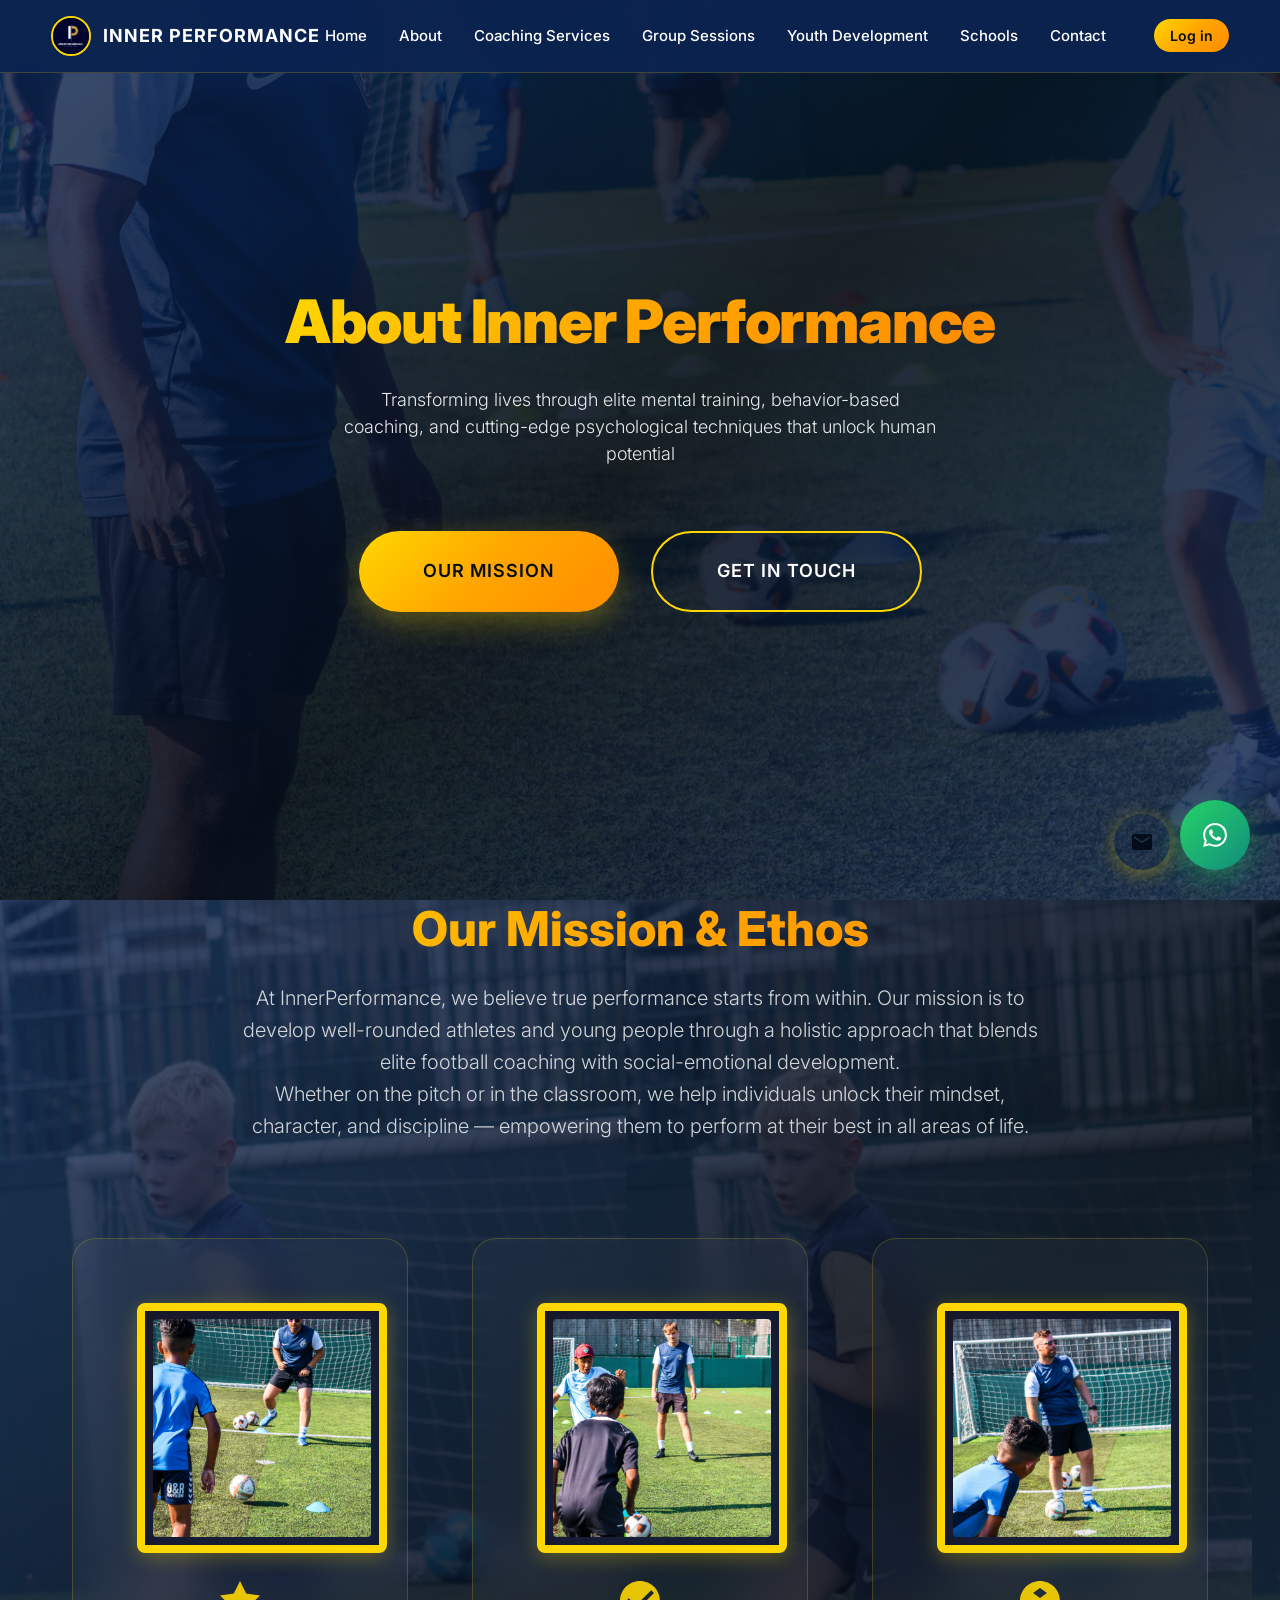
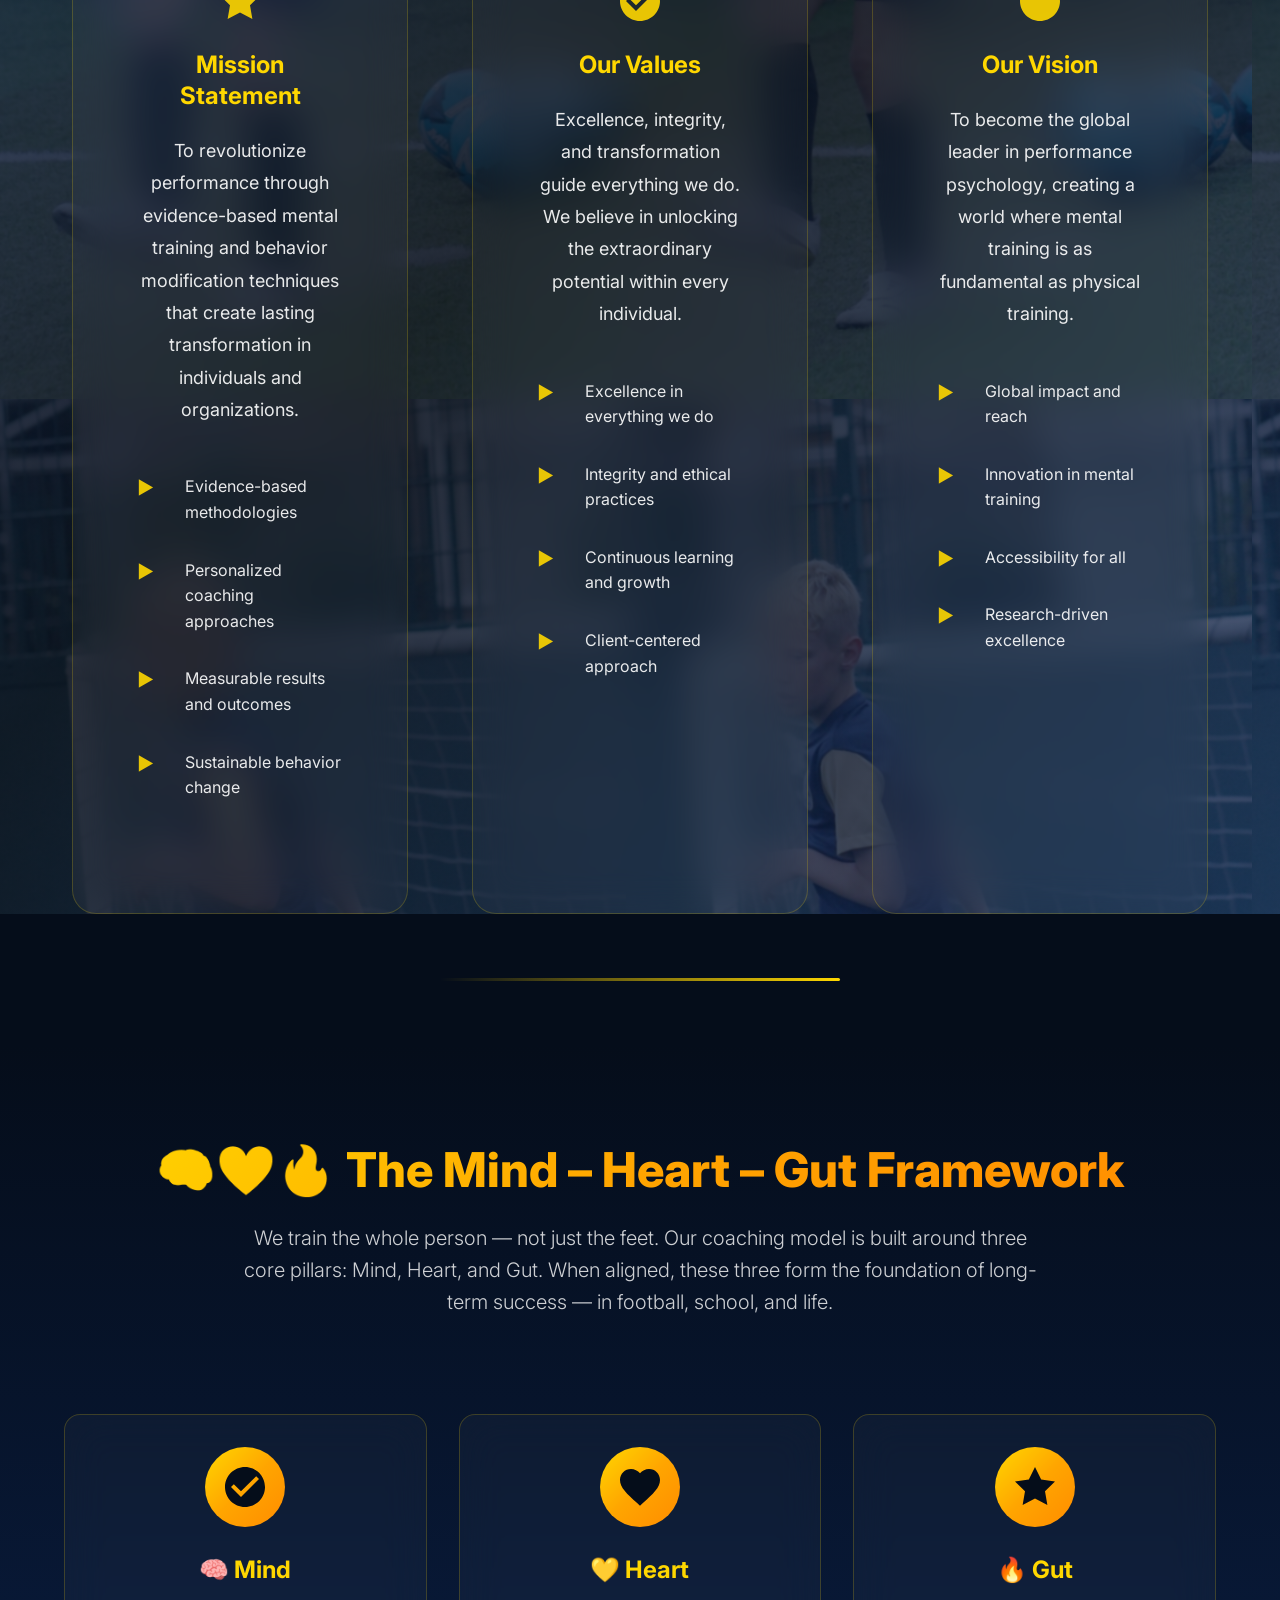
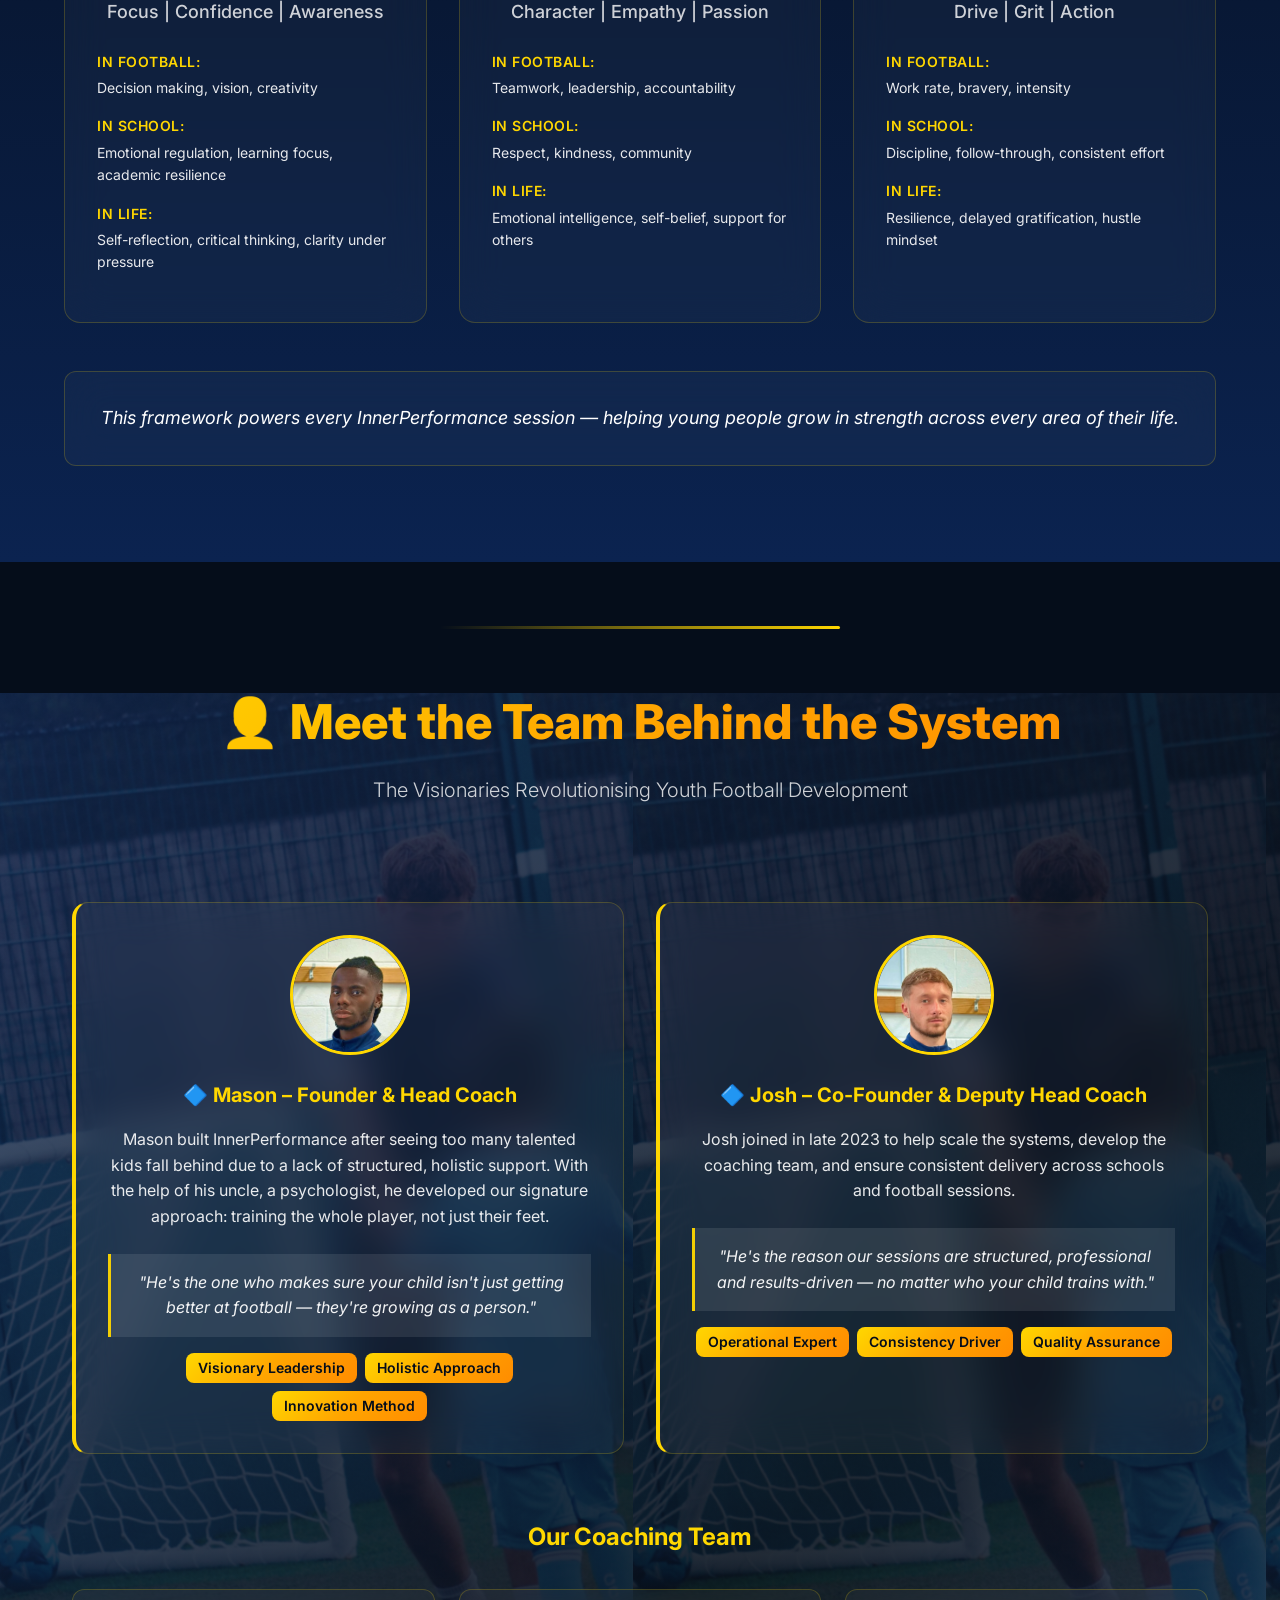
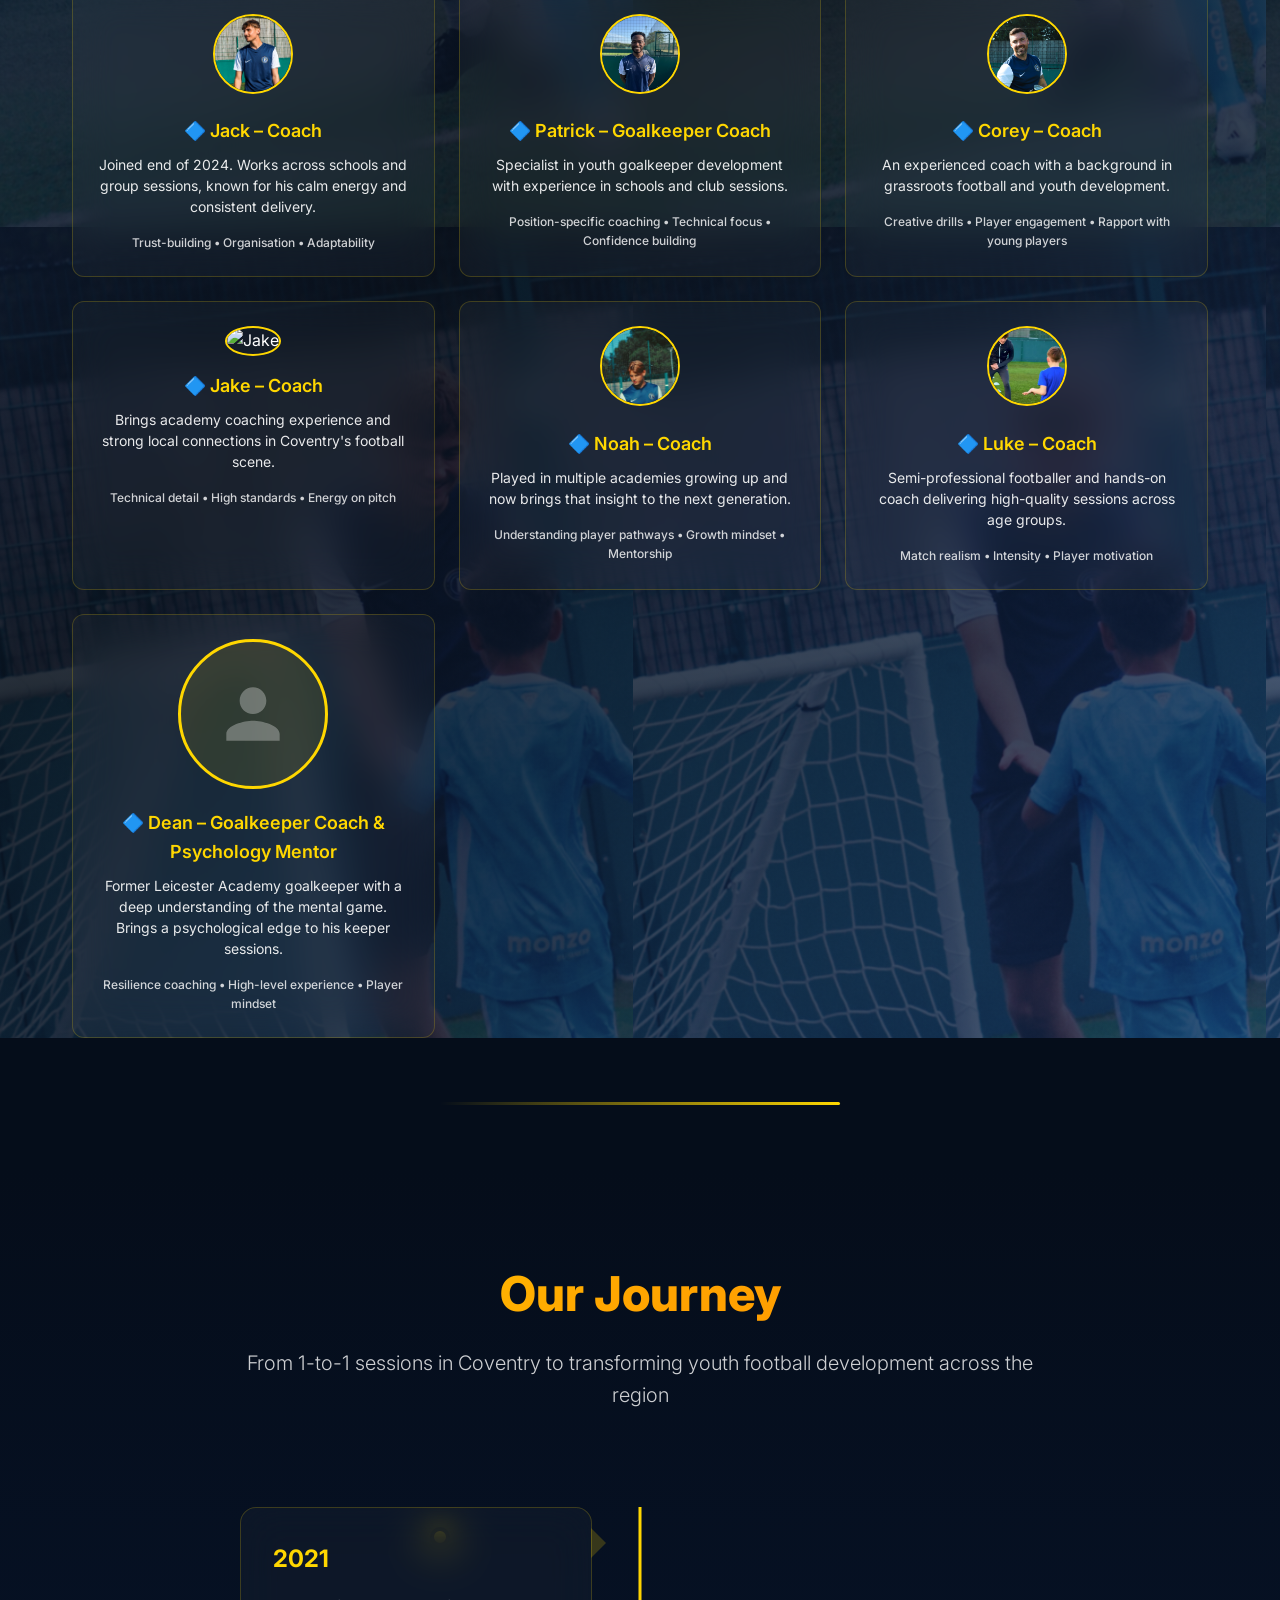
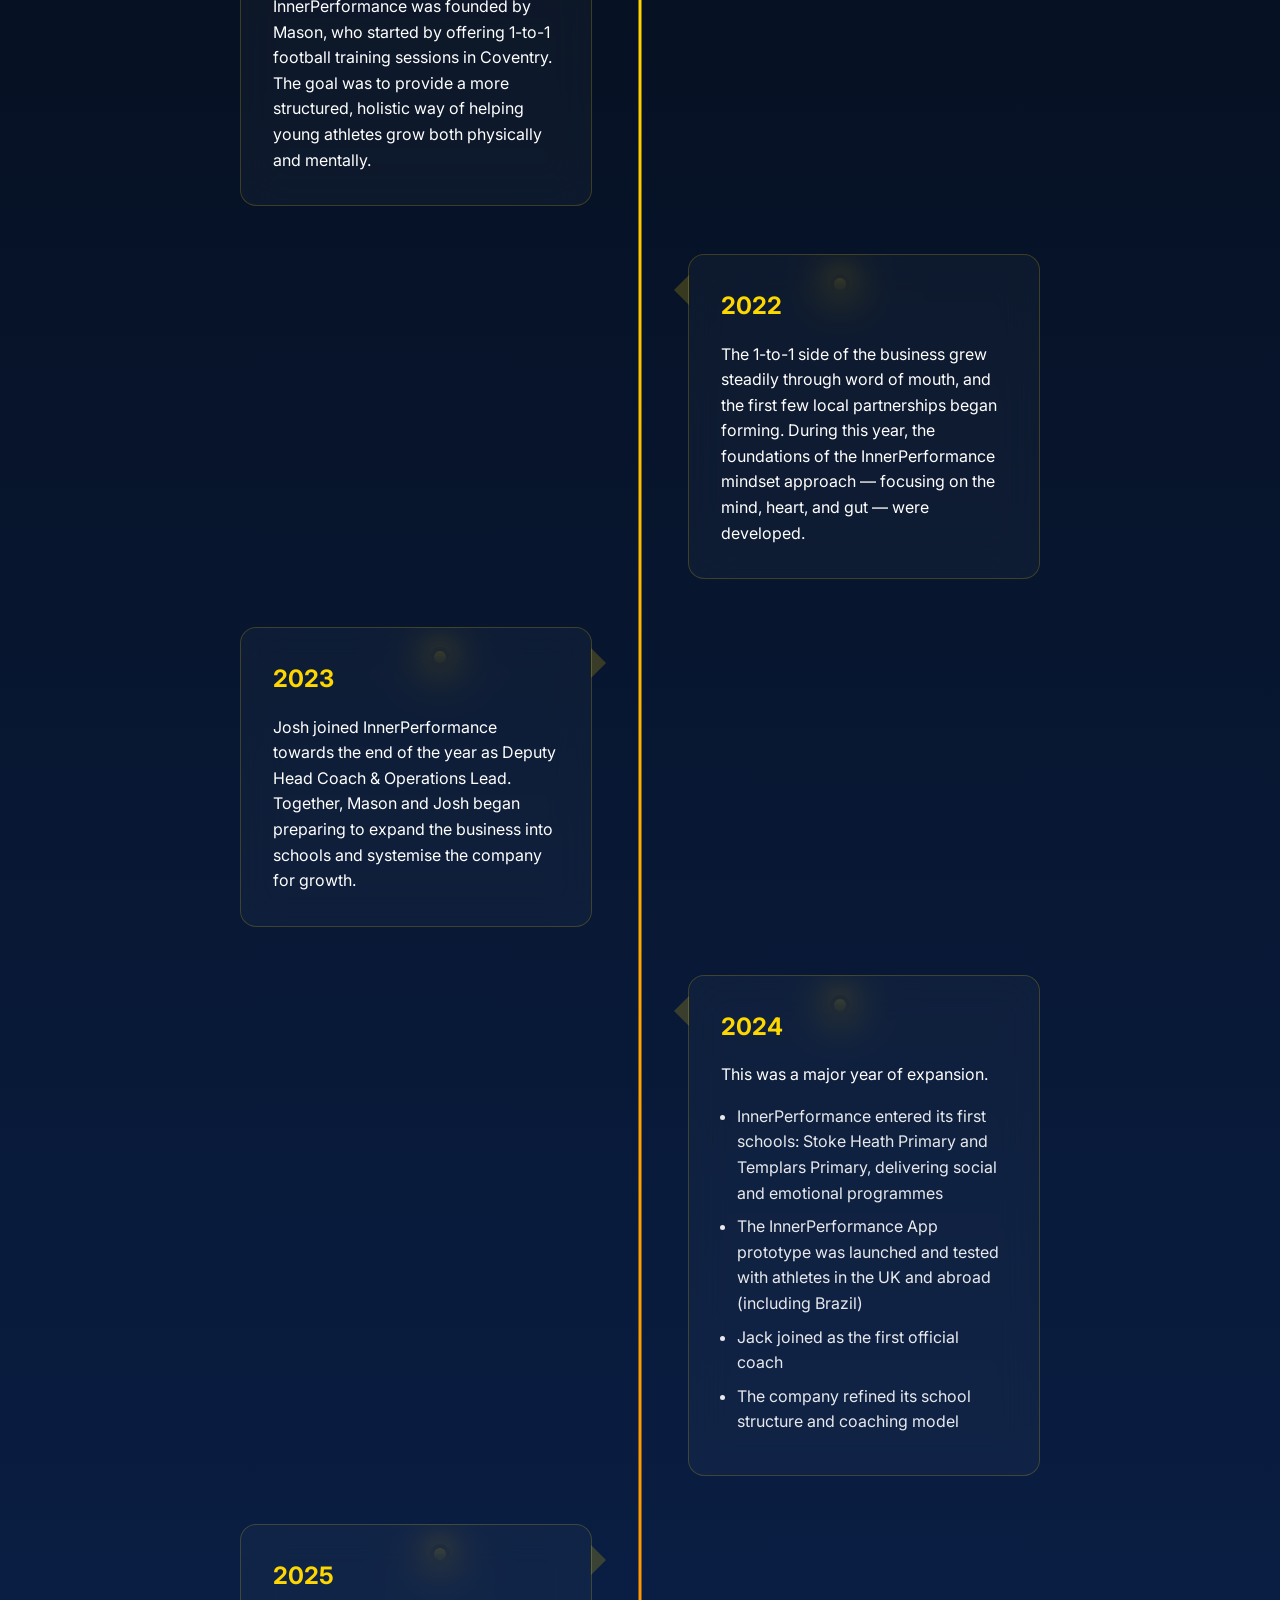
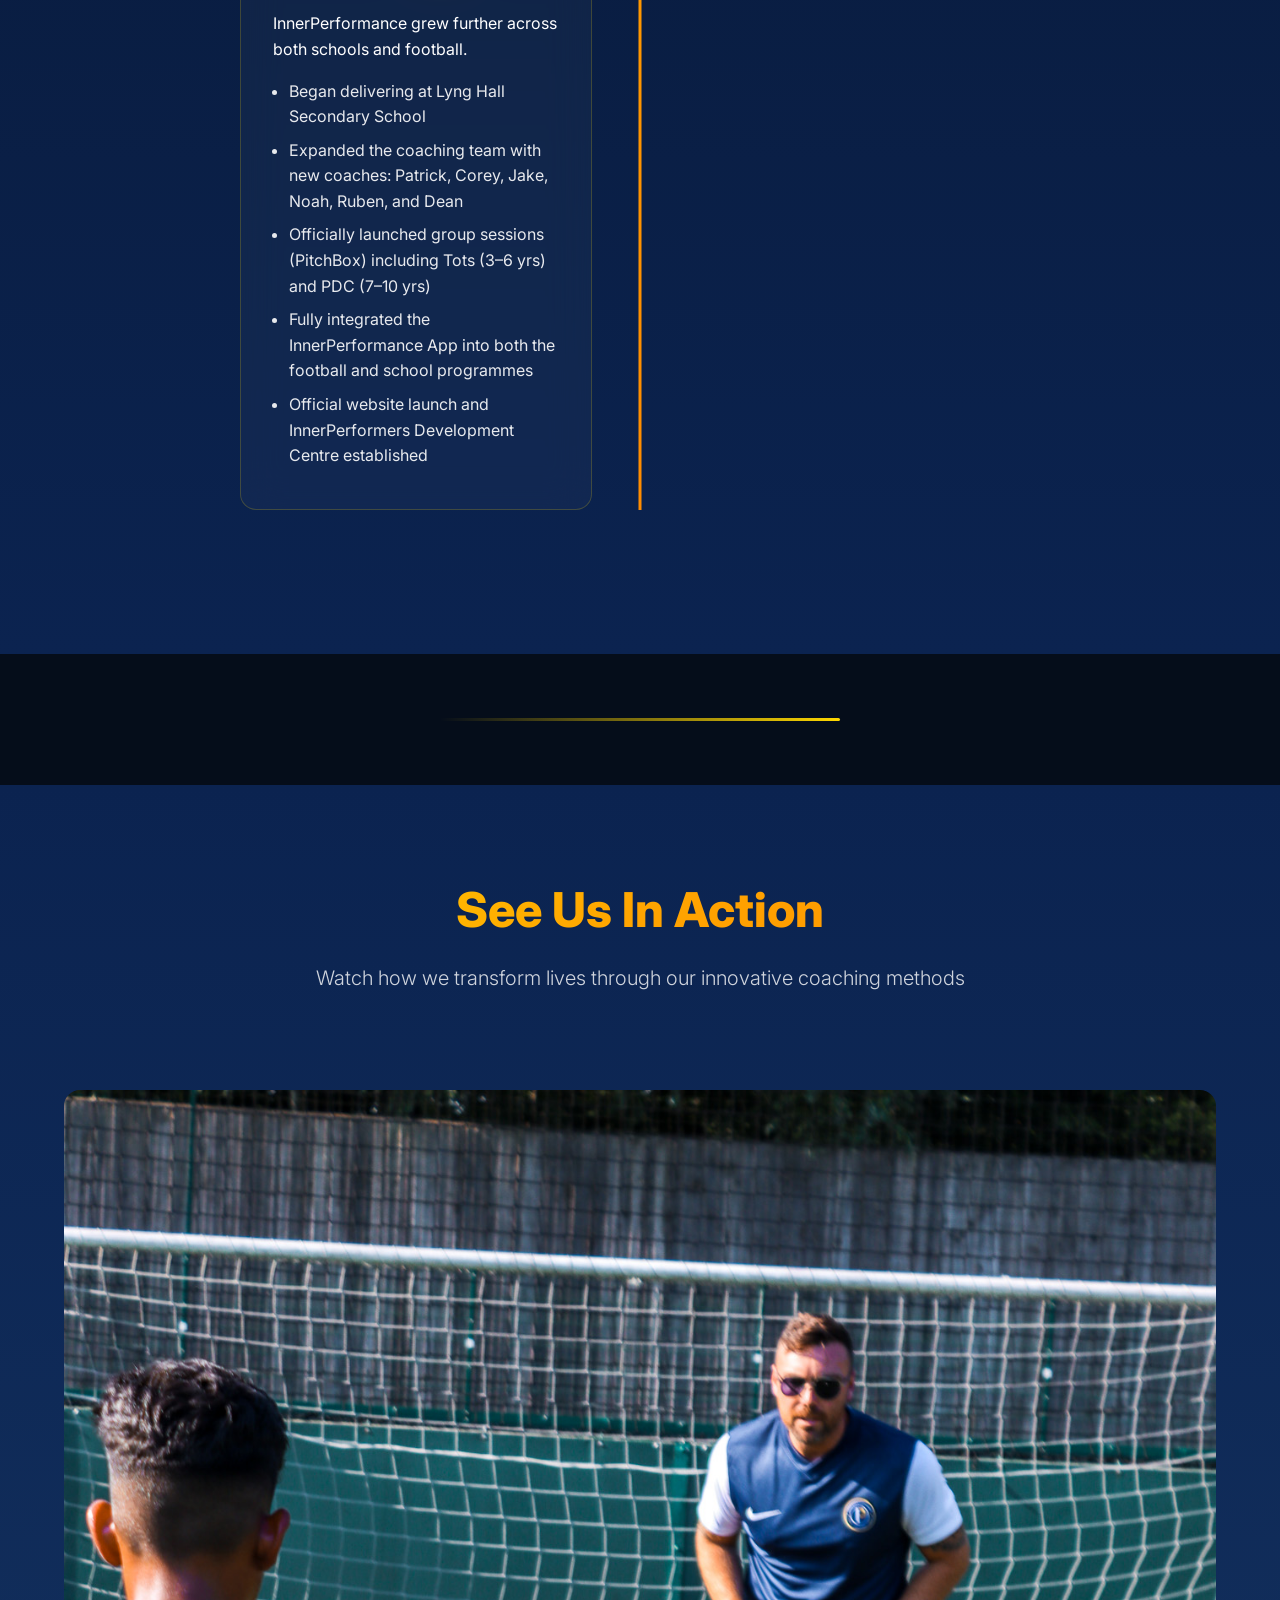
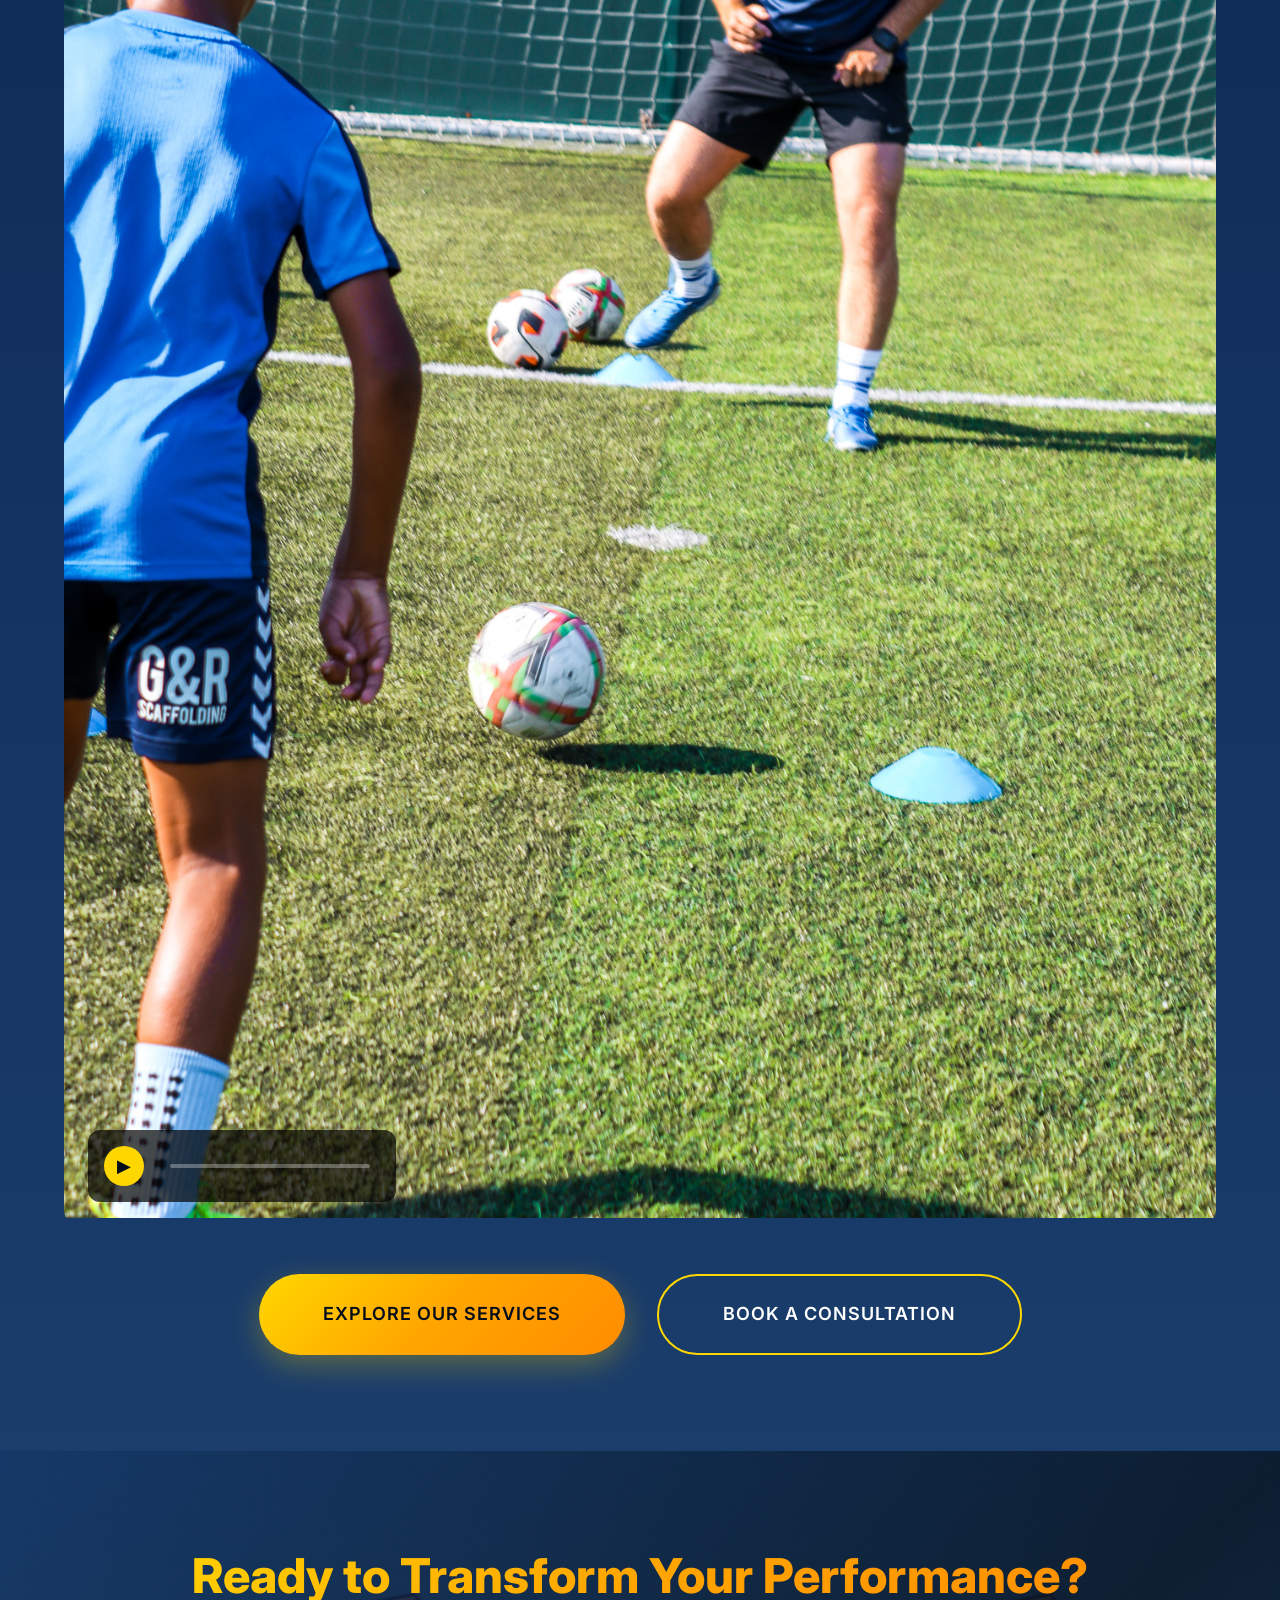
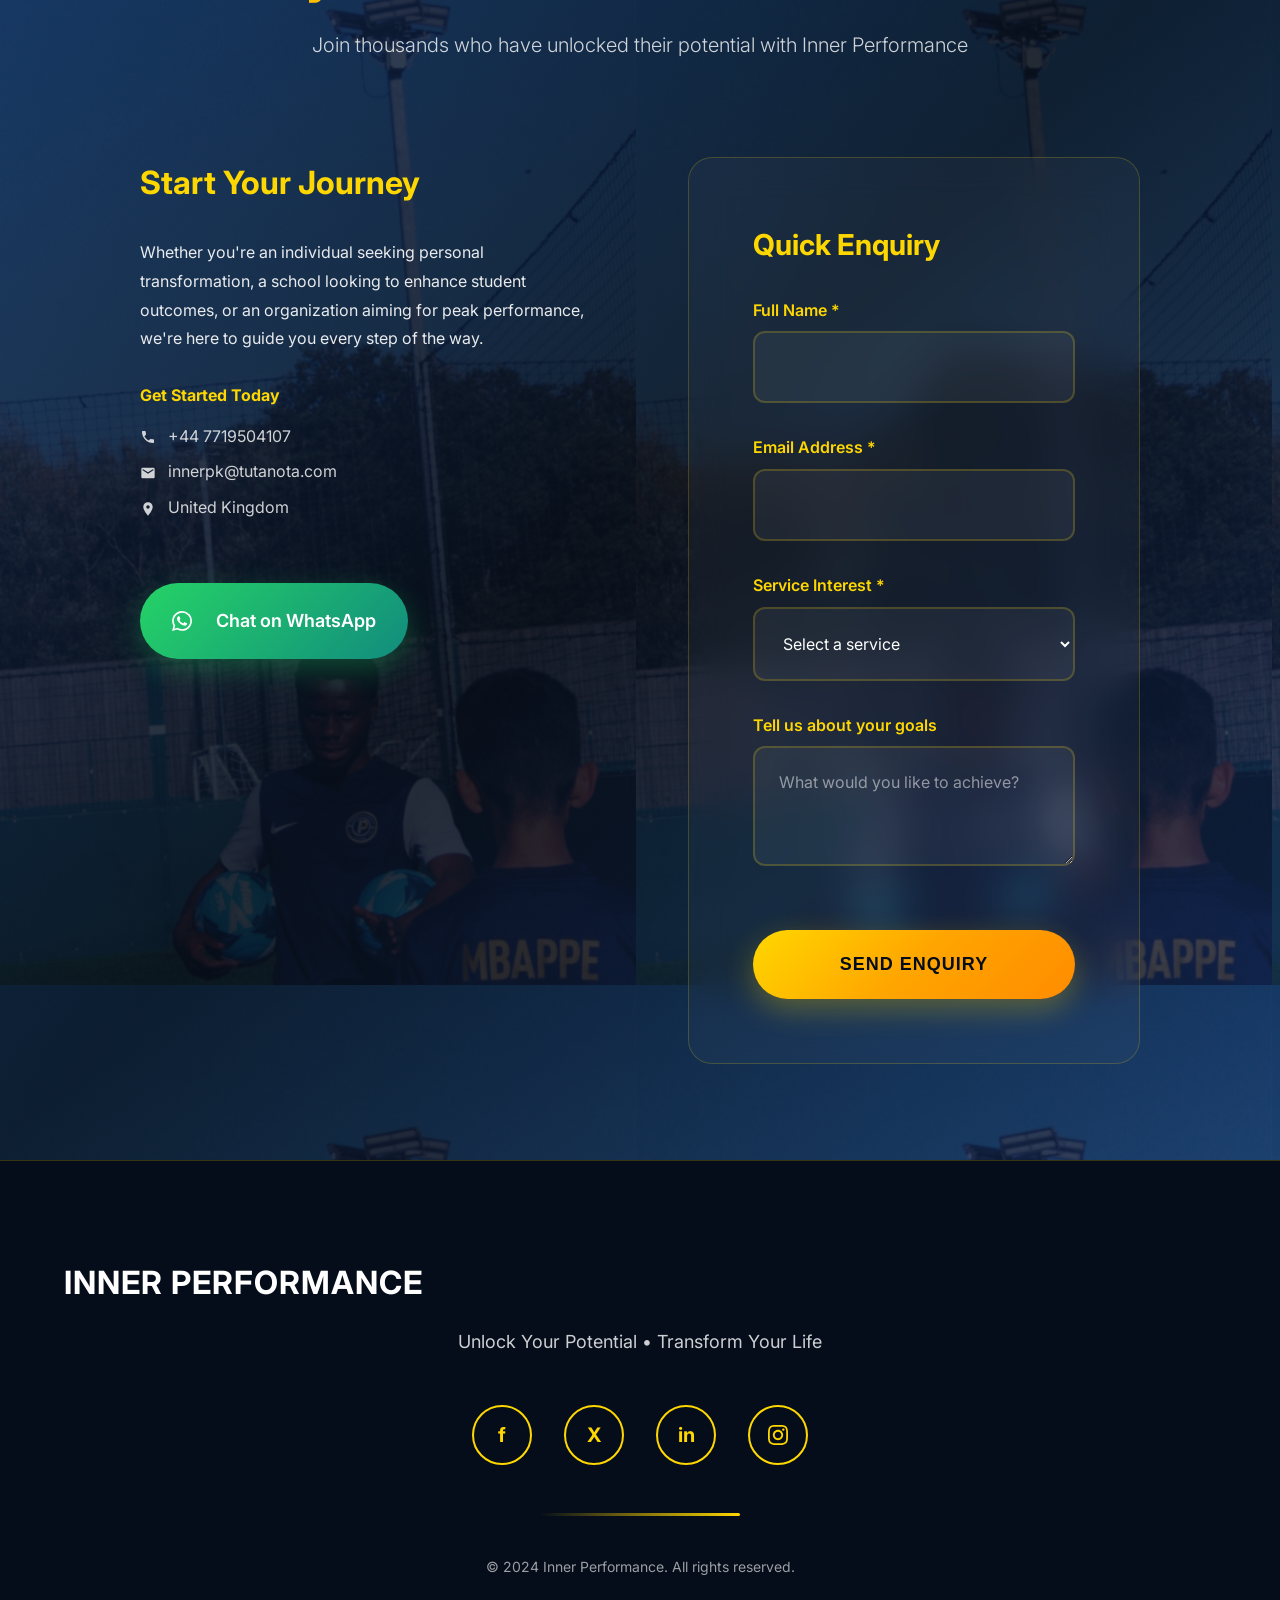
==== commit d7114586: "commit" ====
--- a/about.html
+++ b/about.html
@@ -12,6 +12,7 @@
     <meta property="og:description" content="Discover our mission to transform lives through elite mental training and behavior-based coaching.">
     <meta property="og:type" content="website">
     <meta property="og:url" content="https://innerperformance.com/about">
+    <meta property="og:image" content="https://innerperformance.com/photos/logo.jpg">
     
     <!-- Structured Data -->
     <script type="application/ld+json">
@@ -32,7 +33,8 @@
     </script>
     
     <link rel="stylesheet" href="css/main.css">
-    <link rel="icon" type="image/x-icon" href="/favicon.ico">
+    <link rel="icon" type="image/jpeg" href="photos/logo.jpg">
+    <link rel="apple-touch-icon" href="photos/logo.jpg">
 </head>
 <body>
 
--- a/css/main.css
+++ b/css/main.css
@@ -146,6 +146,7 @@
     position: fixed;
     top: 0;
     width: 100%;
+    max-width: 100vw;
     padding: var(--spacing-md) 4%;
     background: rgba(11, 35, 80, 0.95);
     backdrop-filter: var(--glass-blur);
@@ -166,6 +167,7 @@
     align-items: center;
     max-width: 1400px;
     margin: 0 auto;
+    min-width: 0;
 }
 
 .logo {
@@ -208,6 +210,7 @@
     list-style: none;
     align-items: center;
     flex-wrap: nowrap;
+    min-width: 0;
 }
 
 .nav-links a {
@@ -2060,7 +2063,7 @@
 /* Responsive Design */
 @media (max-width: 1024px) {
     .services-grid {
-        grid-template-columns: repeat(3, 1fr);
+        grid-template-columns: 1fr;
         gap: var(--spacing-xl);
     }
     
@@ -2099,6 +2102,41 @@
         padding: var(--spacing-xs) var(--spacing-sm);
         font-size: 0.8125rem;
         margin-left: var(--spacing-sm);
+    }
+}
+
+/* Tablet/iPad: use hamburger menu to prevent nav overflow (includes iPad 10th gen landscape ~1180px) */
+@media (max-width: 1200px) {
+    .nav-links {
+        display: none;
+        position: fixed;
+        top: 80px;
+        left: 0;
+        width: 100%;
+        background: var(--royal-blue);
+        flex-direction: column;
+        padding: var(--spacing-xl);
+        gap: var(--spacing-lg);
+        backdrop-filter: var(--glass-blur);
+        border-top: 1px solid var(--glass-border);
+    }
+
+    .nav-links.active {
+        display: flex;
+    }
+
+    .nav-links a {
+        font-size: var(--font-size-base);
+    }
+
+    .nav-links a.nav-login {
+        padding: var(--spacing-sm) var(--spacing-lg);
+        font-size: var(--font-size-base);
+        margin-left: 0;
+    }
+
+    .menu-toggle {
+        display: flex;
     }
 }
 
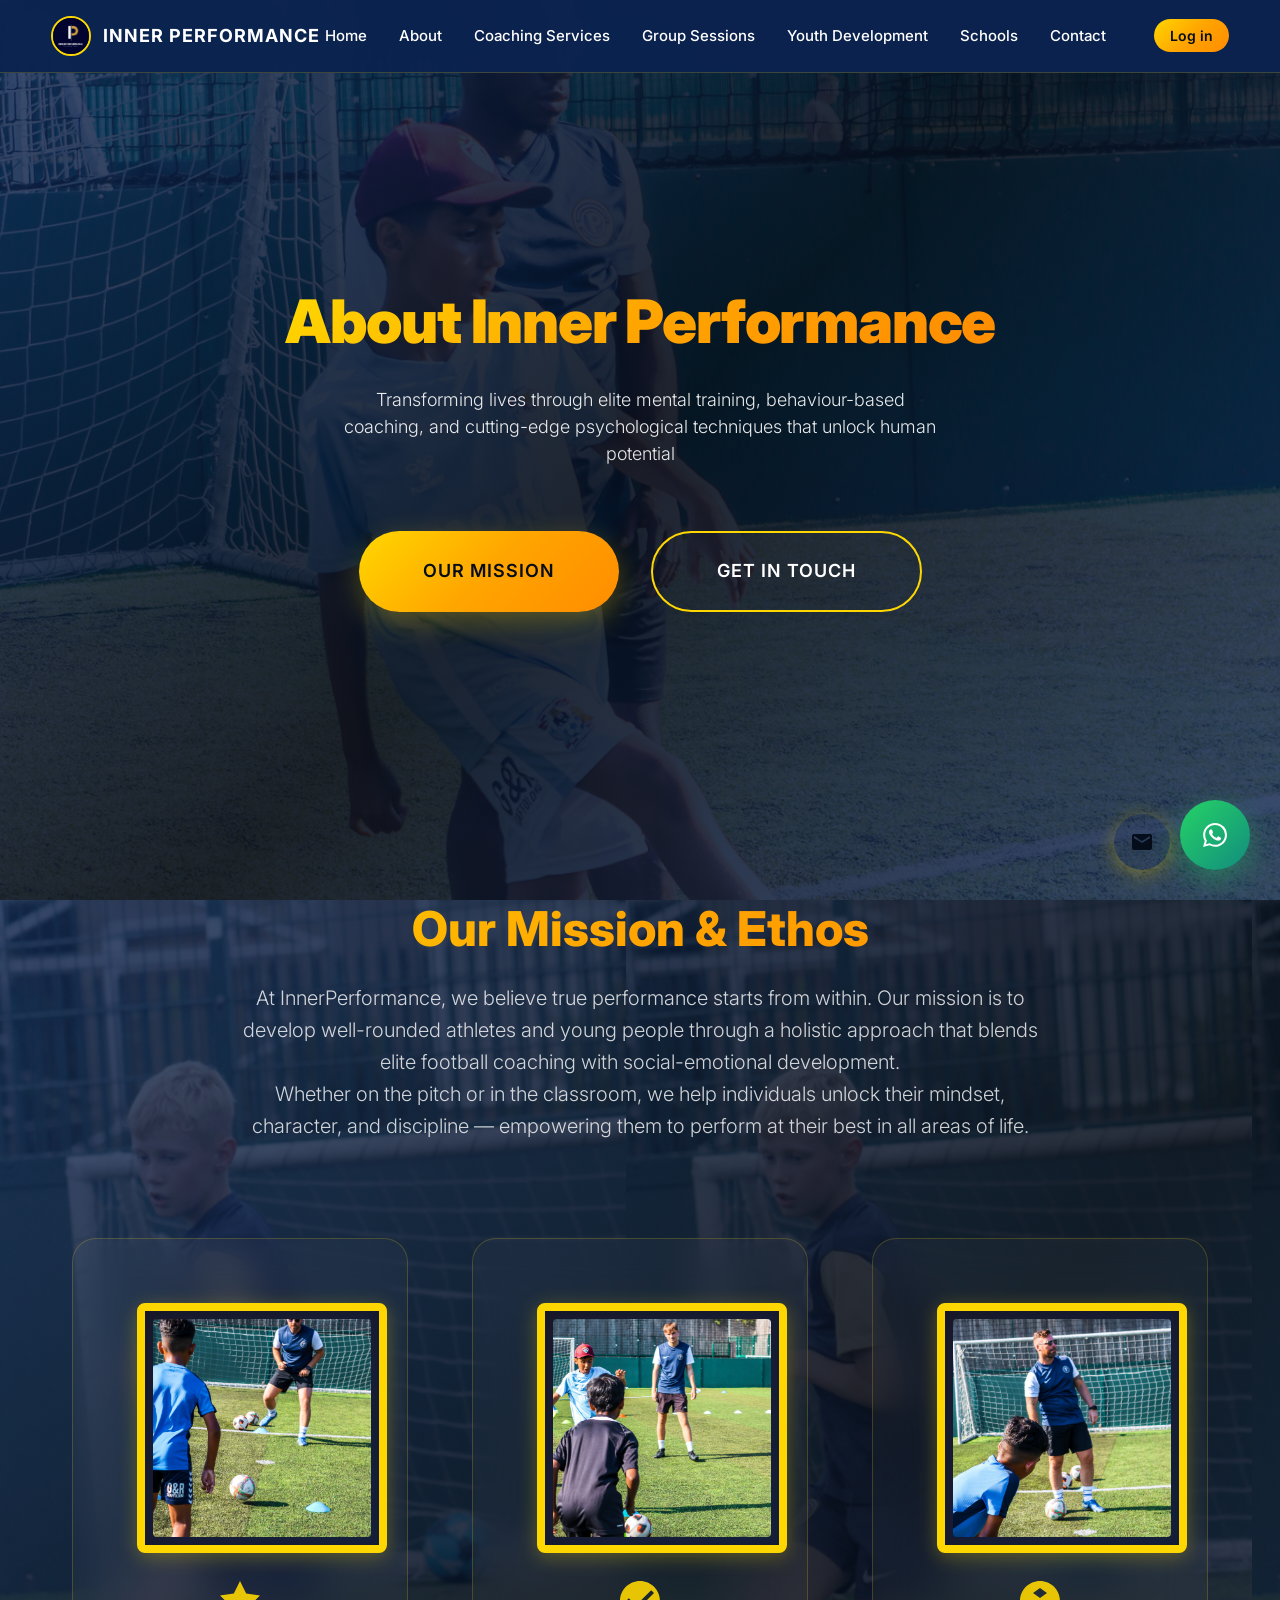
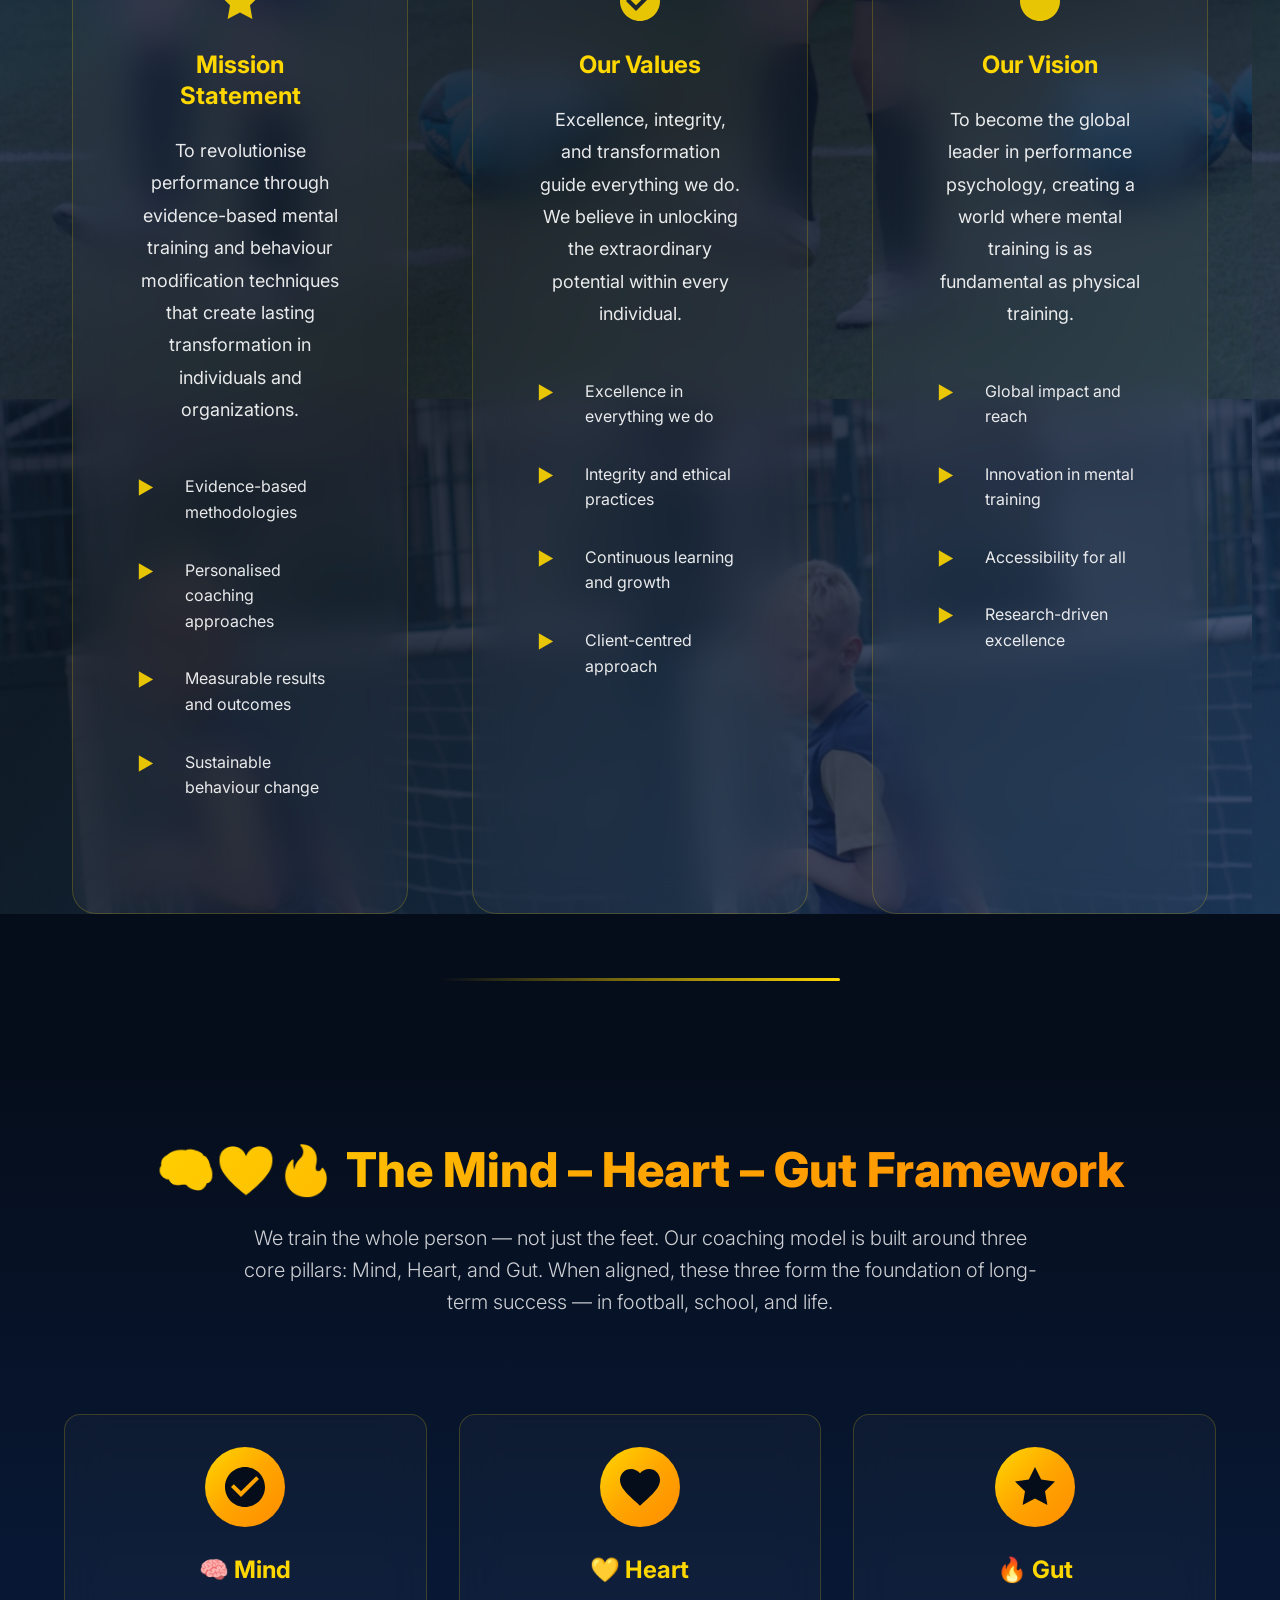
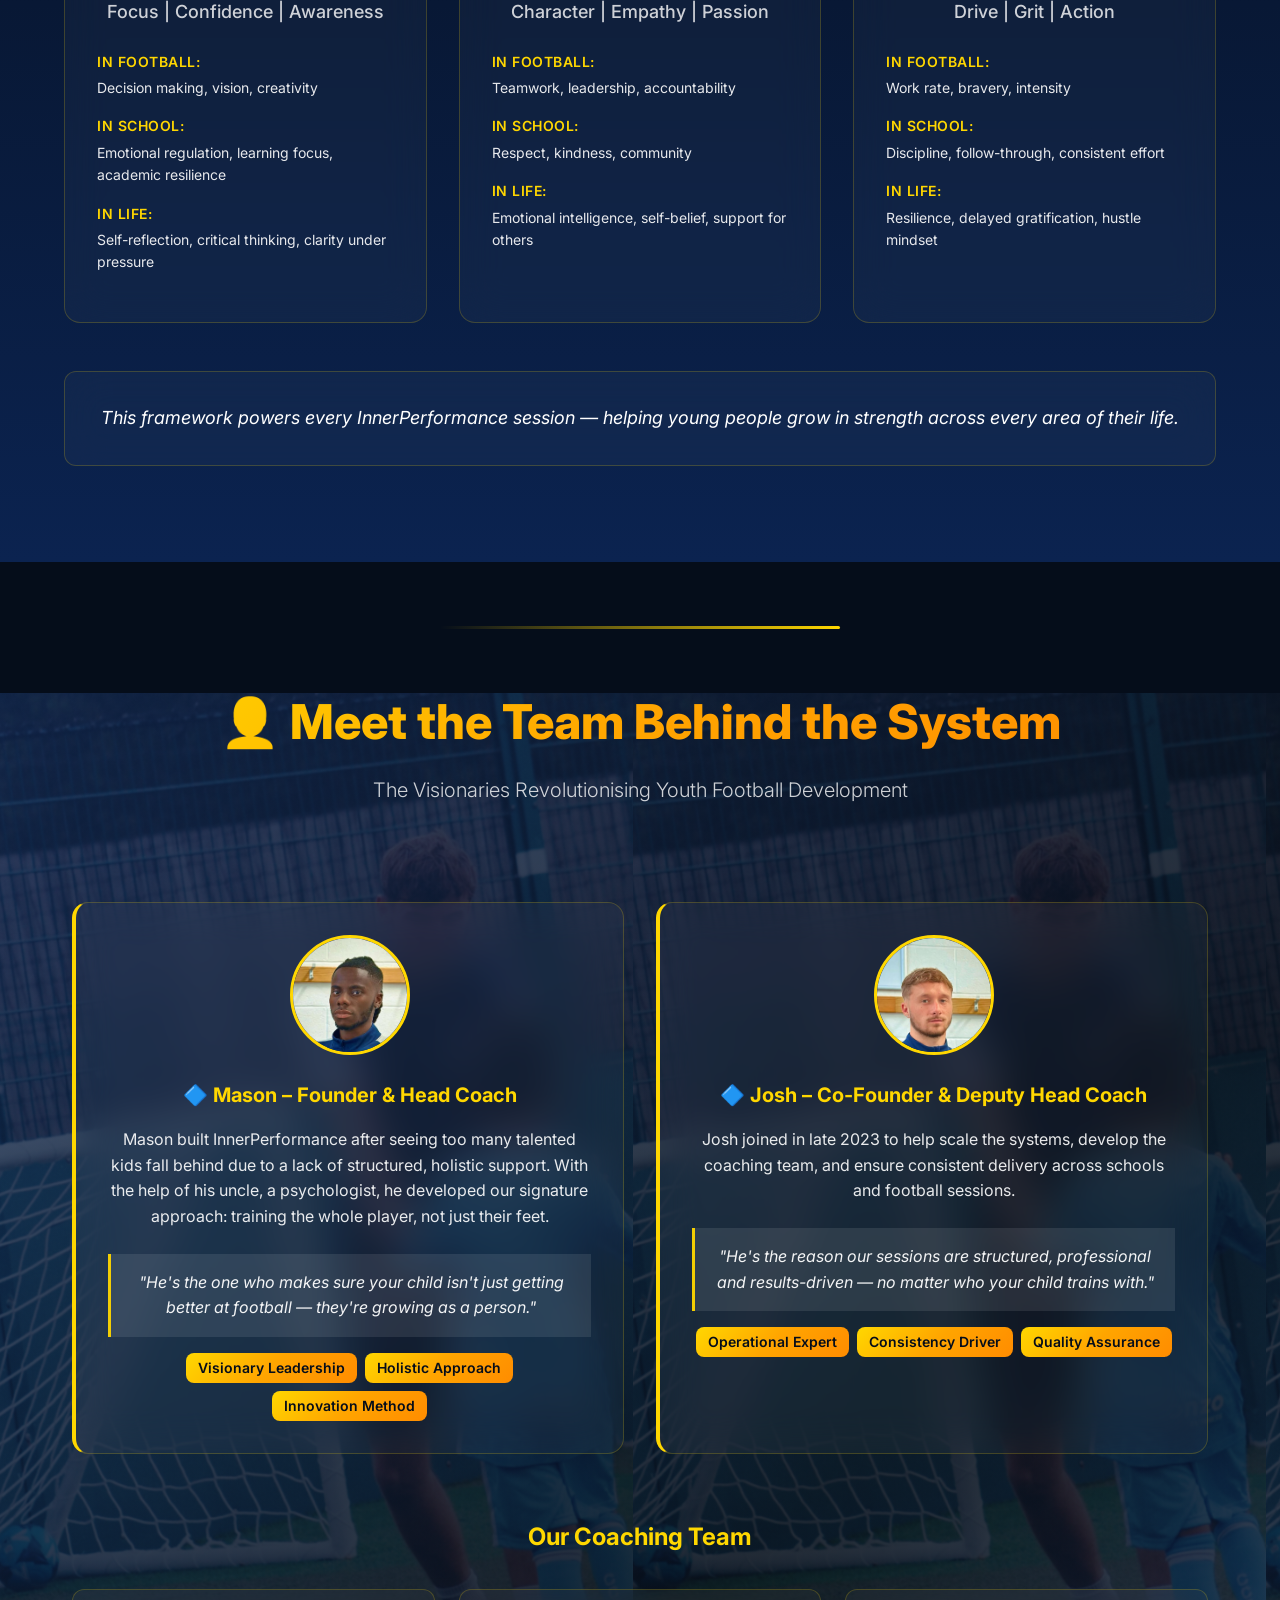
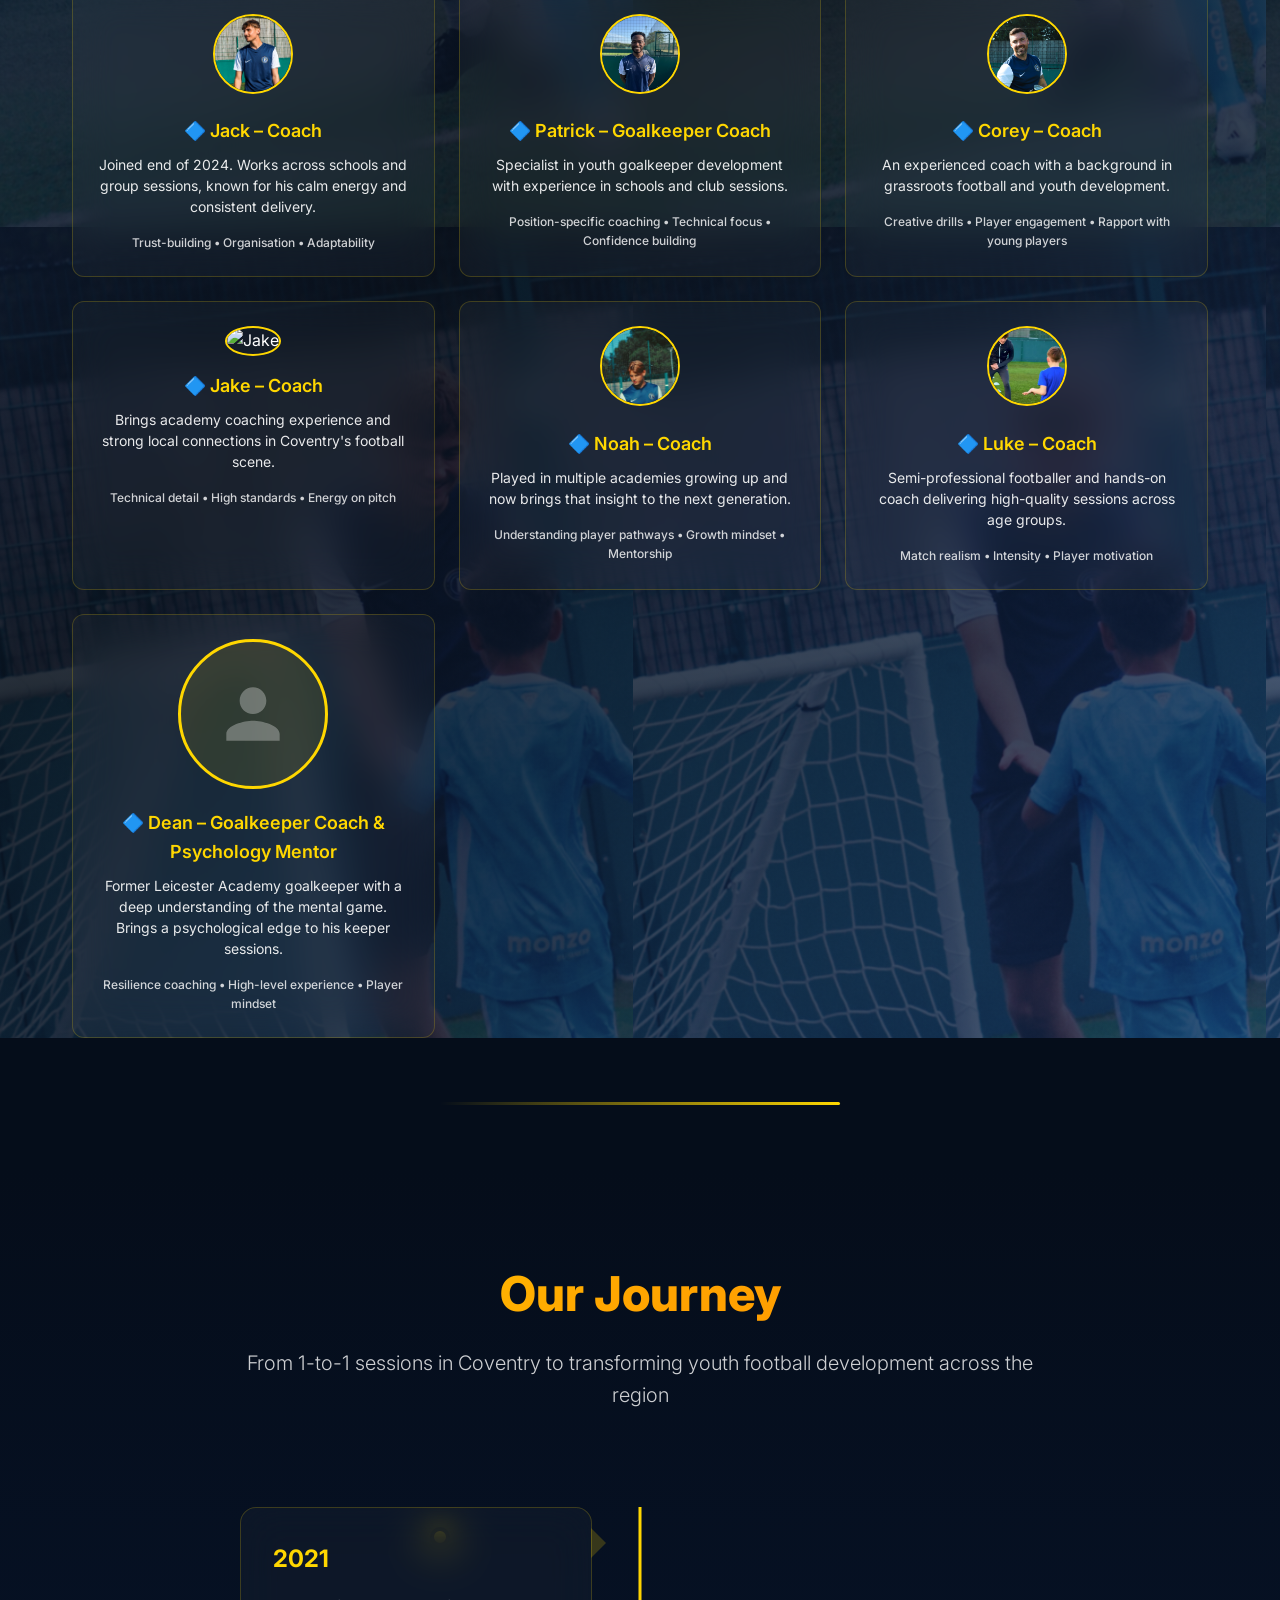
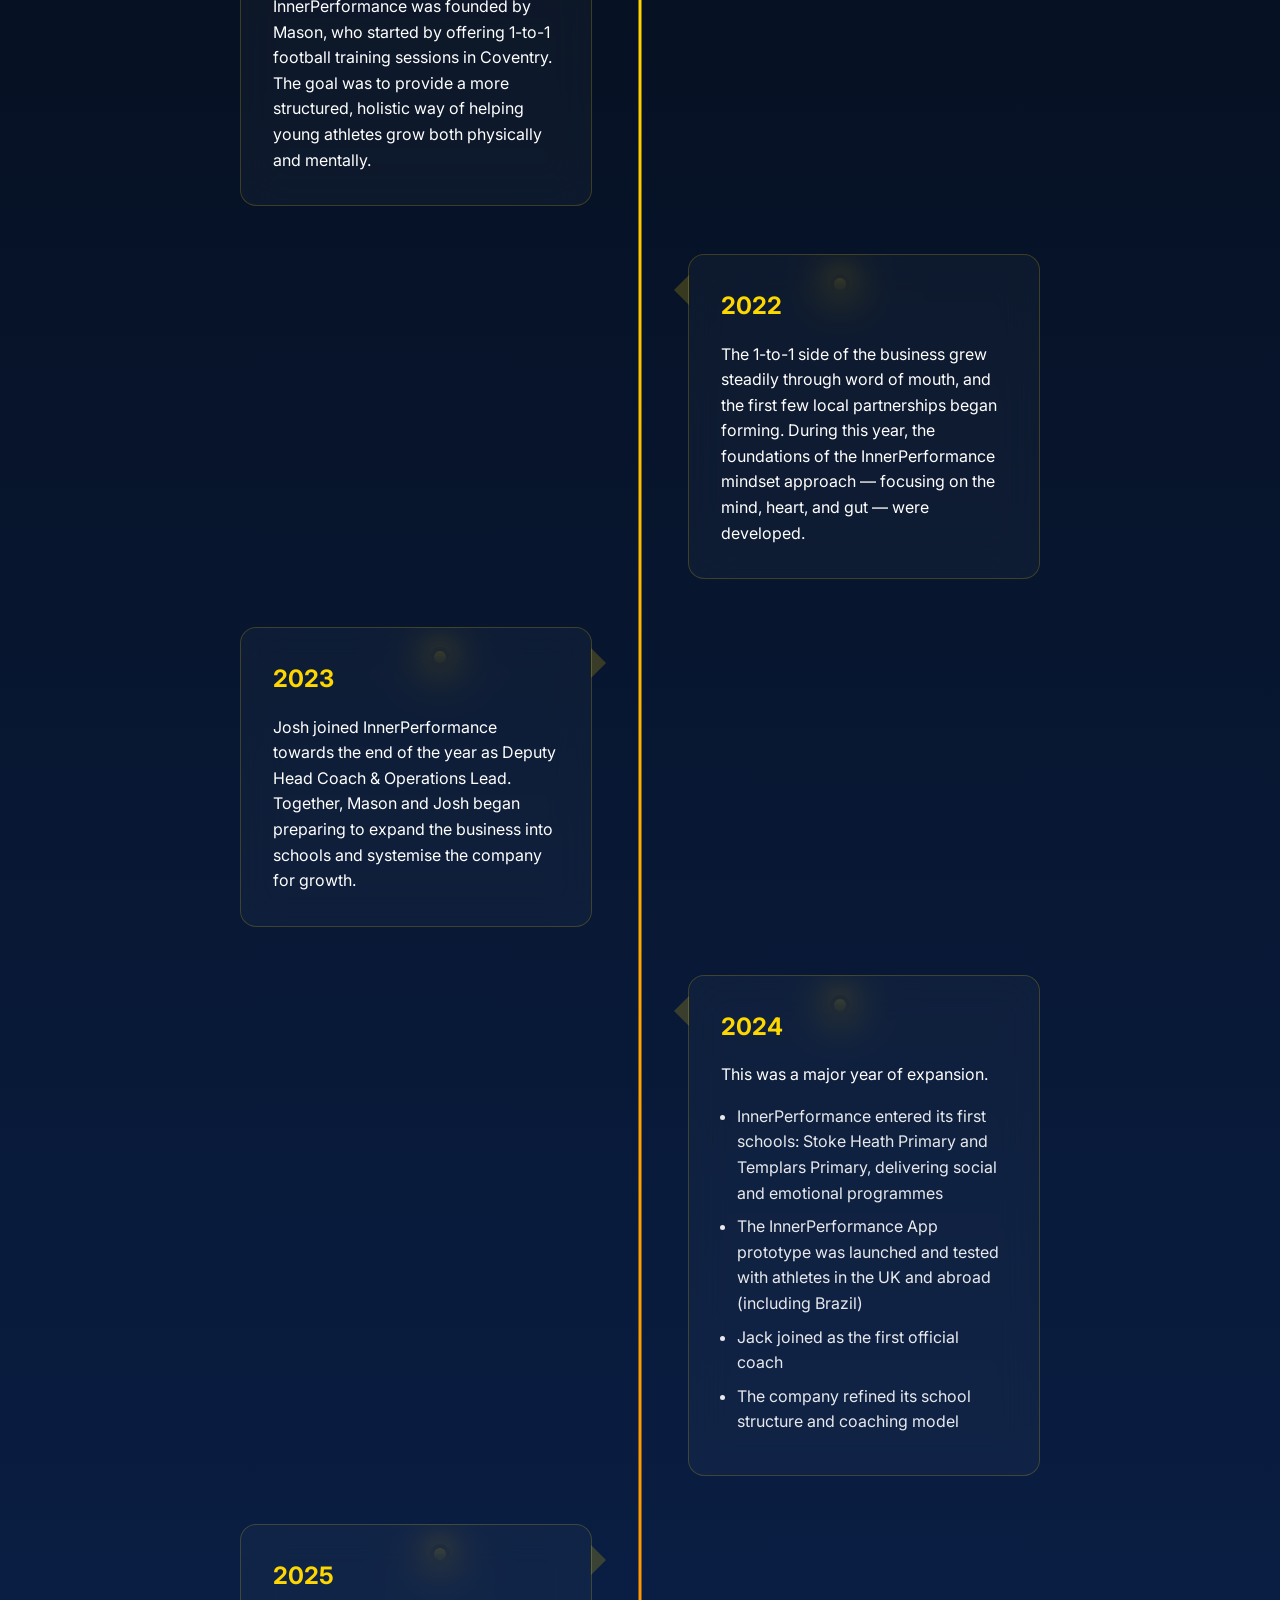
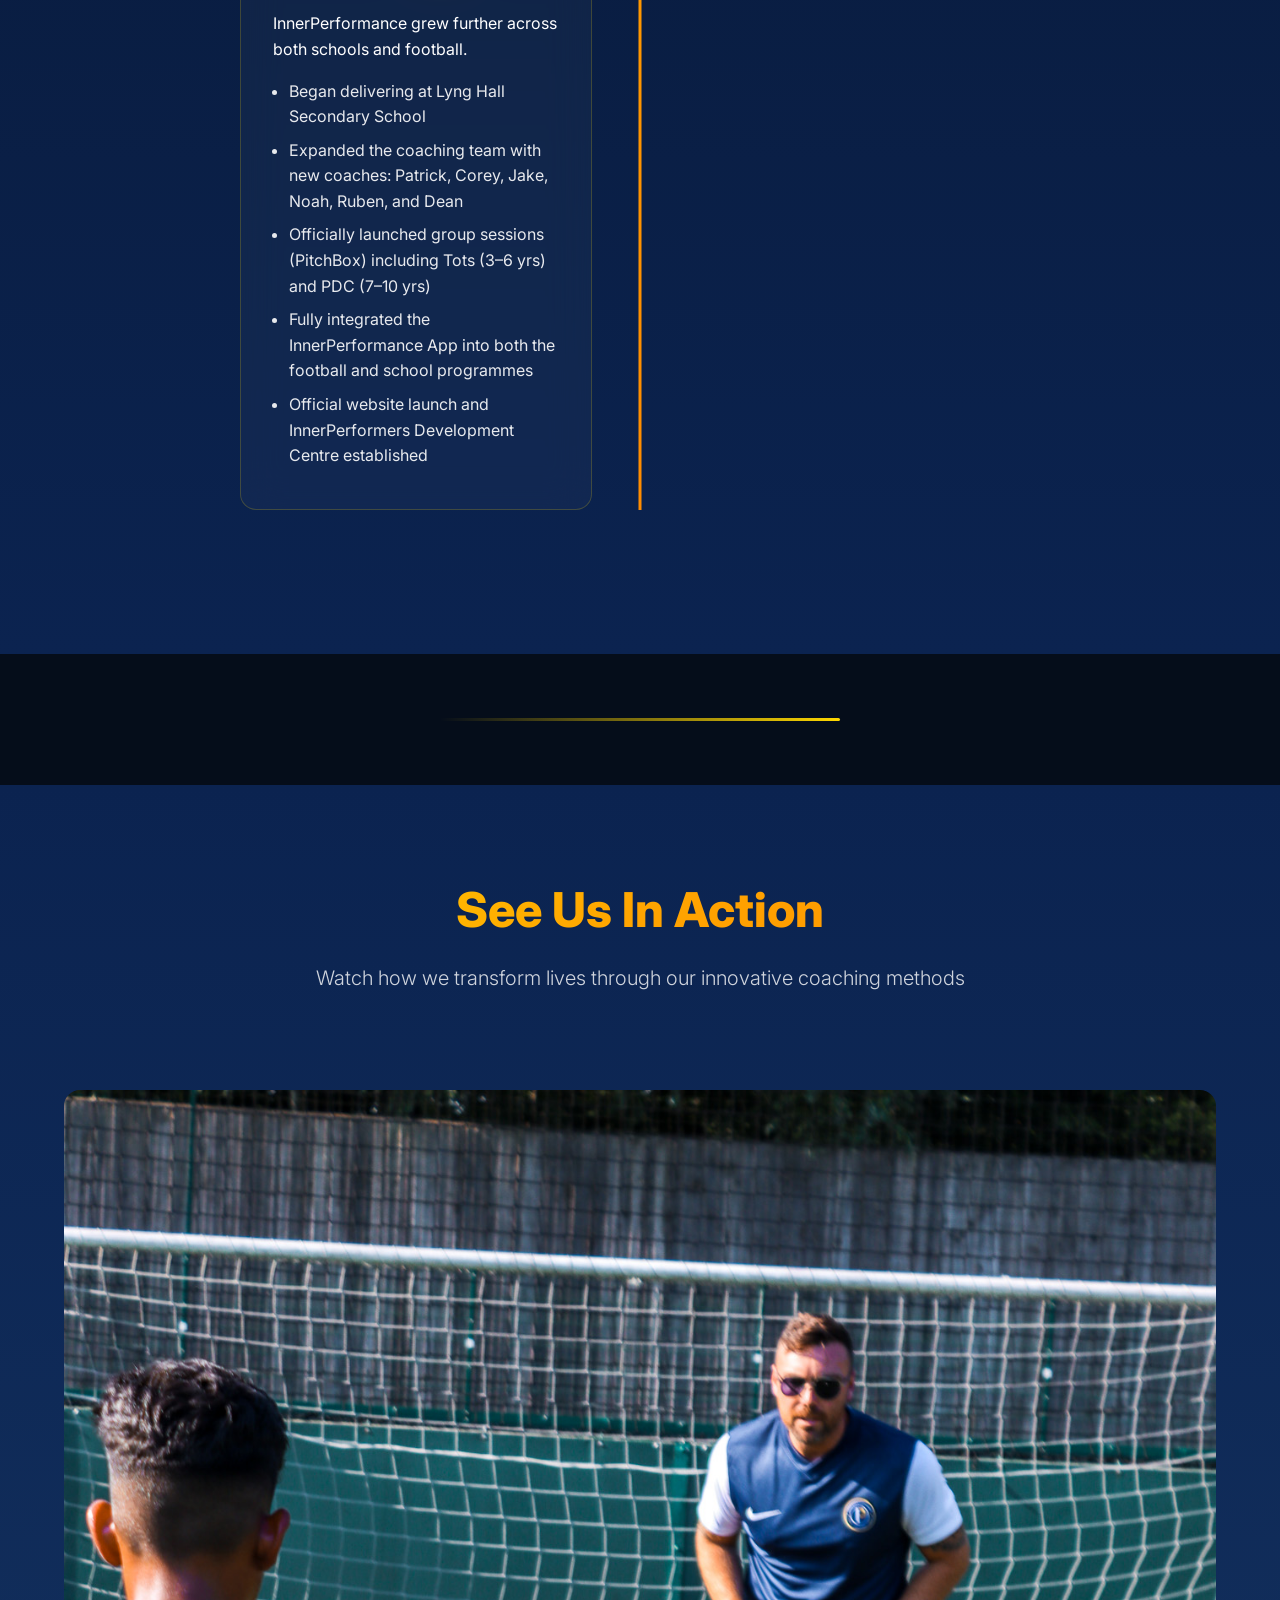
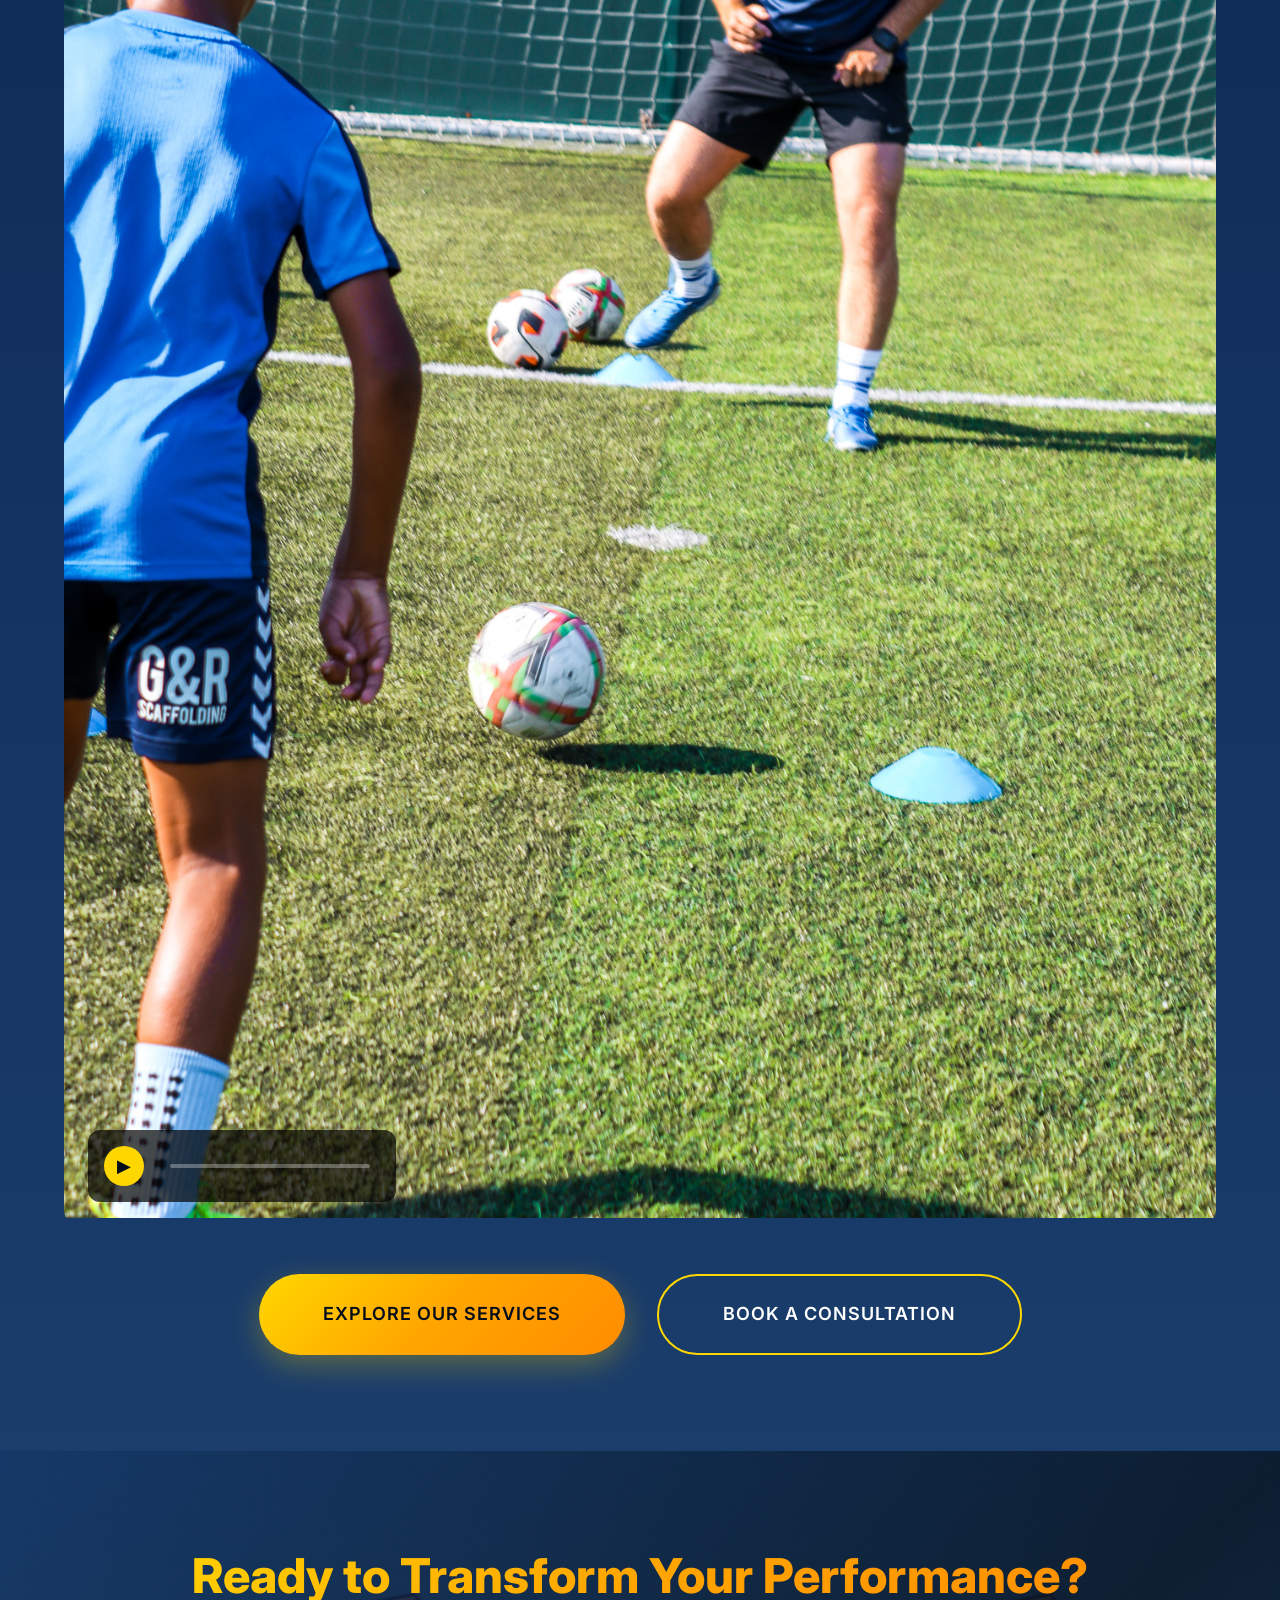
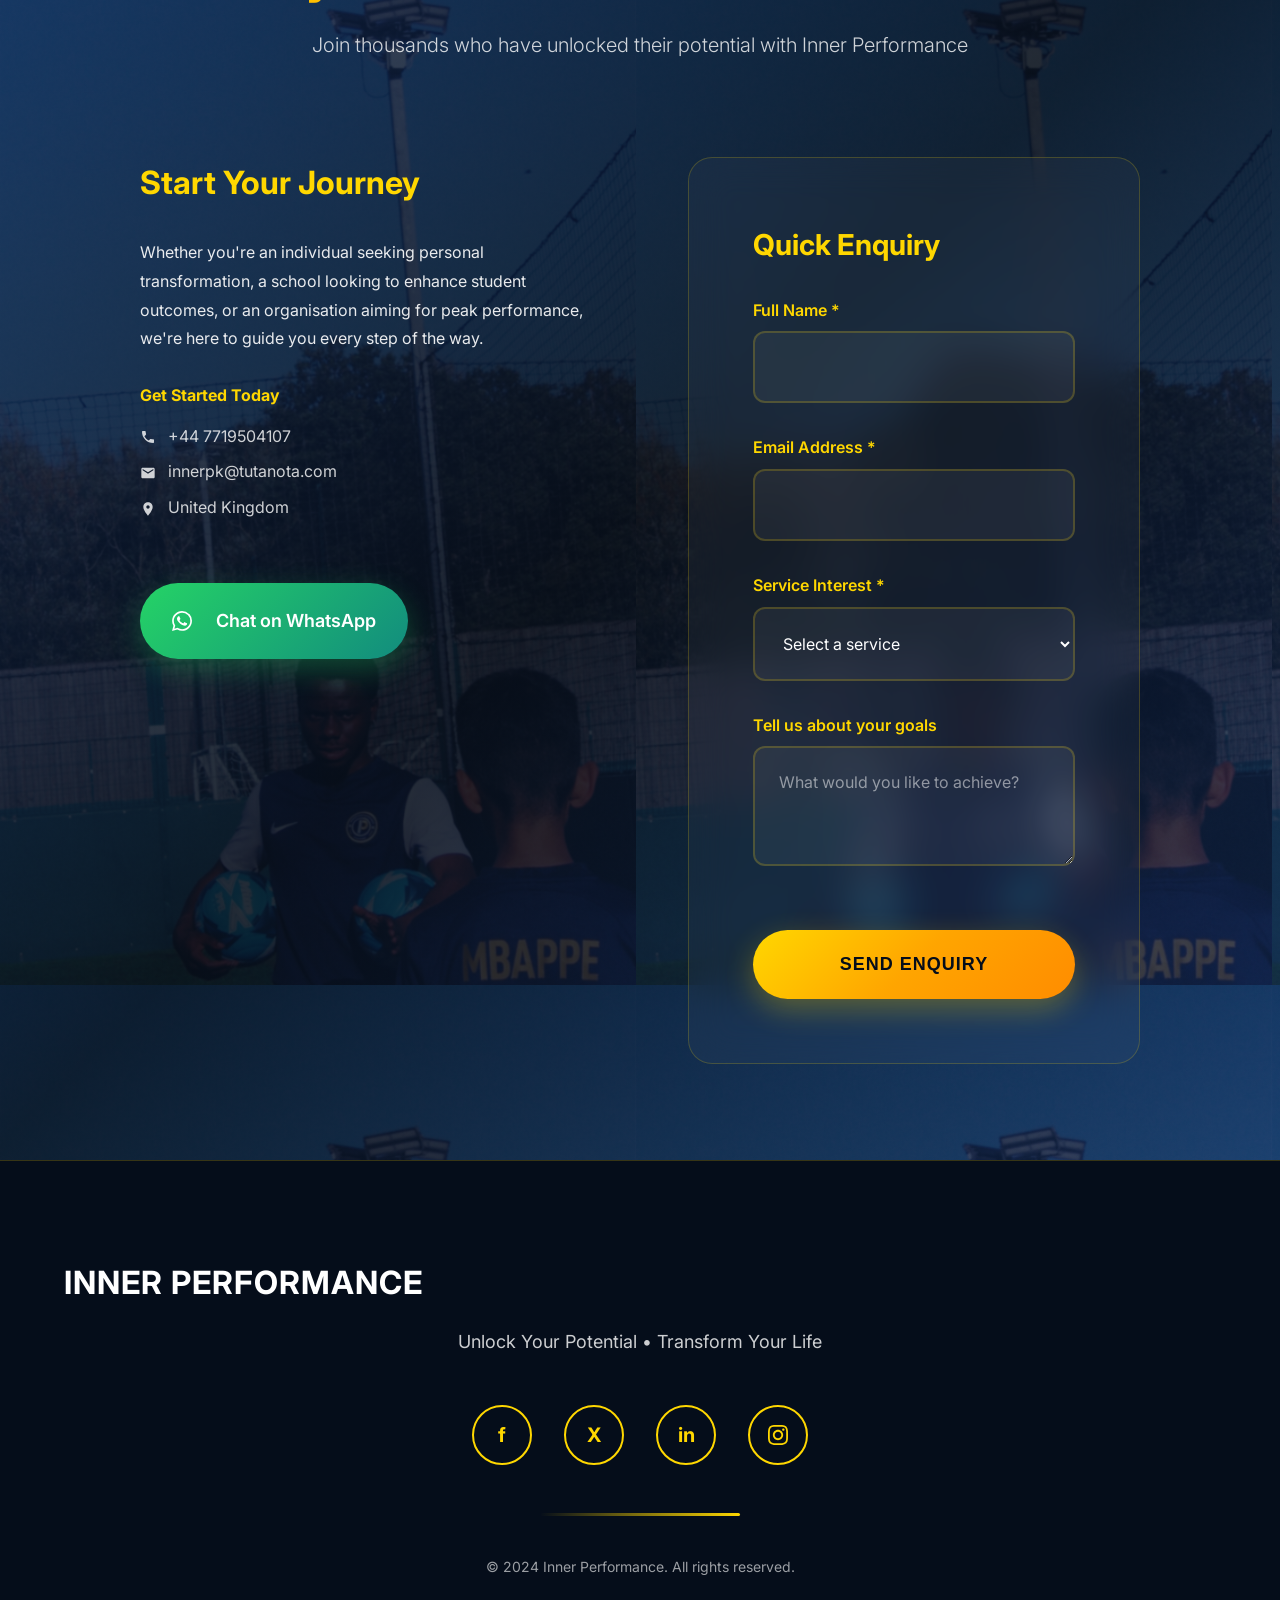
==== commit 5f7798a4: "commit" ====
--- a/about.html
+++ b/about.html
@@ -4,12 +4,12 @@
     <meta charset="UTF-8">
     <meta name="viewport" content="width=device-width, initial-scale=1.0">
     <title>About Us - Inner Performance</title>
-    <meta name="description" content="Learn about Inner Performance's mission, our expert coaches, and our journey in transforming lives through behavior-based coaching and mental training.">
-    <meta name="keywords" content="Inner Performance, about us, coaches, mission, mental training, behavior coaching">
+    <meta name="description" content="Learn about Inner Performance's mission, our expert coaches, and our journey in transforming lives through behaviour-based coaching and mental training.">
+    <meta name="keywords" content="Inner Performance, about us, coaches, mission, mental training, behaviour coaching">
     
     <!-- Open Graph Meta Tags -->
     <meta property="og:title" content="About Us - Inner Performance">
-    <meta property="og:description" content="Discover our mission to transform lives through elite mental training and behavior-based coaching.">
+    <meta property="og:description" content="Discover our mission to transform lives through elite mental training and behaviour-based coaching.">
     <meta property="og:type" content="website">
     <meta property="og:url" content="https://innerperformance.com/about">
     <meta property="og:image" content="https://innerperformance.com/photos/logo.jpg">
@@ -20,7 +20,7 @@
         "@context": "https://schema.org",
         "@type": "Organization",
         "name": "Inner Performance",
-        "description": "Elite mental training and behavior-based coaching for peak performance",
+        "description": "Elite mental training and behaviour-based coaching for peak performance",
         "url": "https://innerperformance.com",
         "logo": "https://innerperformance.com/assets/logo.svg",
         "contactPoint": {
@@ -69,7 +69,7 @@
         <div class="hero-overlay"></div>
         <div class="hero-content">
             <h1>About Inner Performance</h1>
-            <p>Transforming lives through elite mental training, behavior-based coaching, and cutting-edge psychological techniques that unlock human potential</p>
+            <p>Transforming lives through elite mental training, behaviour-based coaching, and cutting-edge psychological techniques that unlock human potential</p>
             <div class="cta-buttons">
                 <a href="#mission" class="btn btn-primary">Our Mission</a>
                 <a href="contact.html" class="btn btn-secondary">Get In Touch</a>
@@ -97,12 +97,12 @@
                         </svg>
                     </div>
                     <h3>Mission Statement</h3>
-                    <p>To revolutionize performance through evidence-based mental training and behavior modification techniques that create lasting transformation in individuals and organizations.</p>
+                    <p>To revolutionise performance through evidence-based mental training and behaviour modification techniques that create lasting transformation in individuals and organizations.</p>
                     <ul class="feature-list">
                         <li>Evidence-based methodologies</li>
-                        <li>Personalized coaching approaches</li>
+                        <li>Personalised coaching approaches</li>
                         <li>Measurable results and outcomes</li>
-                        <li>Sustainable behavior change</li>
+                        <li>Sustainable behaviour change</li>
                     </ul>
                 </div>
                 
@@ -121,7 +121,7 @@
                         <li>Excellence in everything we do</li>
                         <li>Integrity and ethical practices</li>
                         <li>Continuous learning and growth</li>
-                        <li>Client-centered approach</li>
+                        <li>Client-centred approach</li>
                     </ul>
                 </div>
                 
@@ -458,7 +458,7 @@
                     <h3 style="color: var(--gold); font-size: 2rem; margin-bottom: 30px;">Start Your Journey</h3>
                     <p style="margin-bottom: 30px; line-height: 1.8; opacity: 0.9;">
                         Whether you're an individual seeking personal transformation, a school looking to enhance student outcomes, 
-                        or an organization aiming for peak performance, we're here to guide you every step of the way.
+                        or an organisation aiming for peak performance, we're here to guide you every step of the way.
                     </p>
                     <div style="margin-bottom: 30px;">
                         <h4 style="color: var(--gold); margin-bottom: 15px;">Get Started Today</h4>
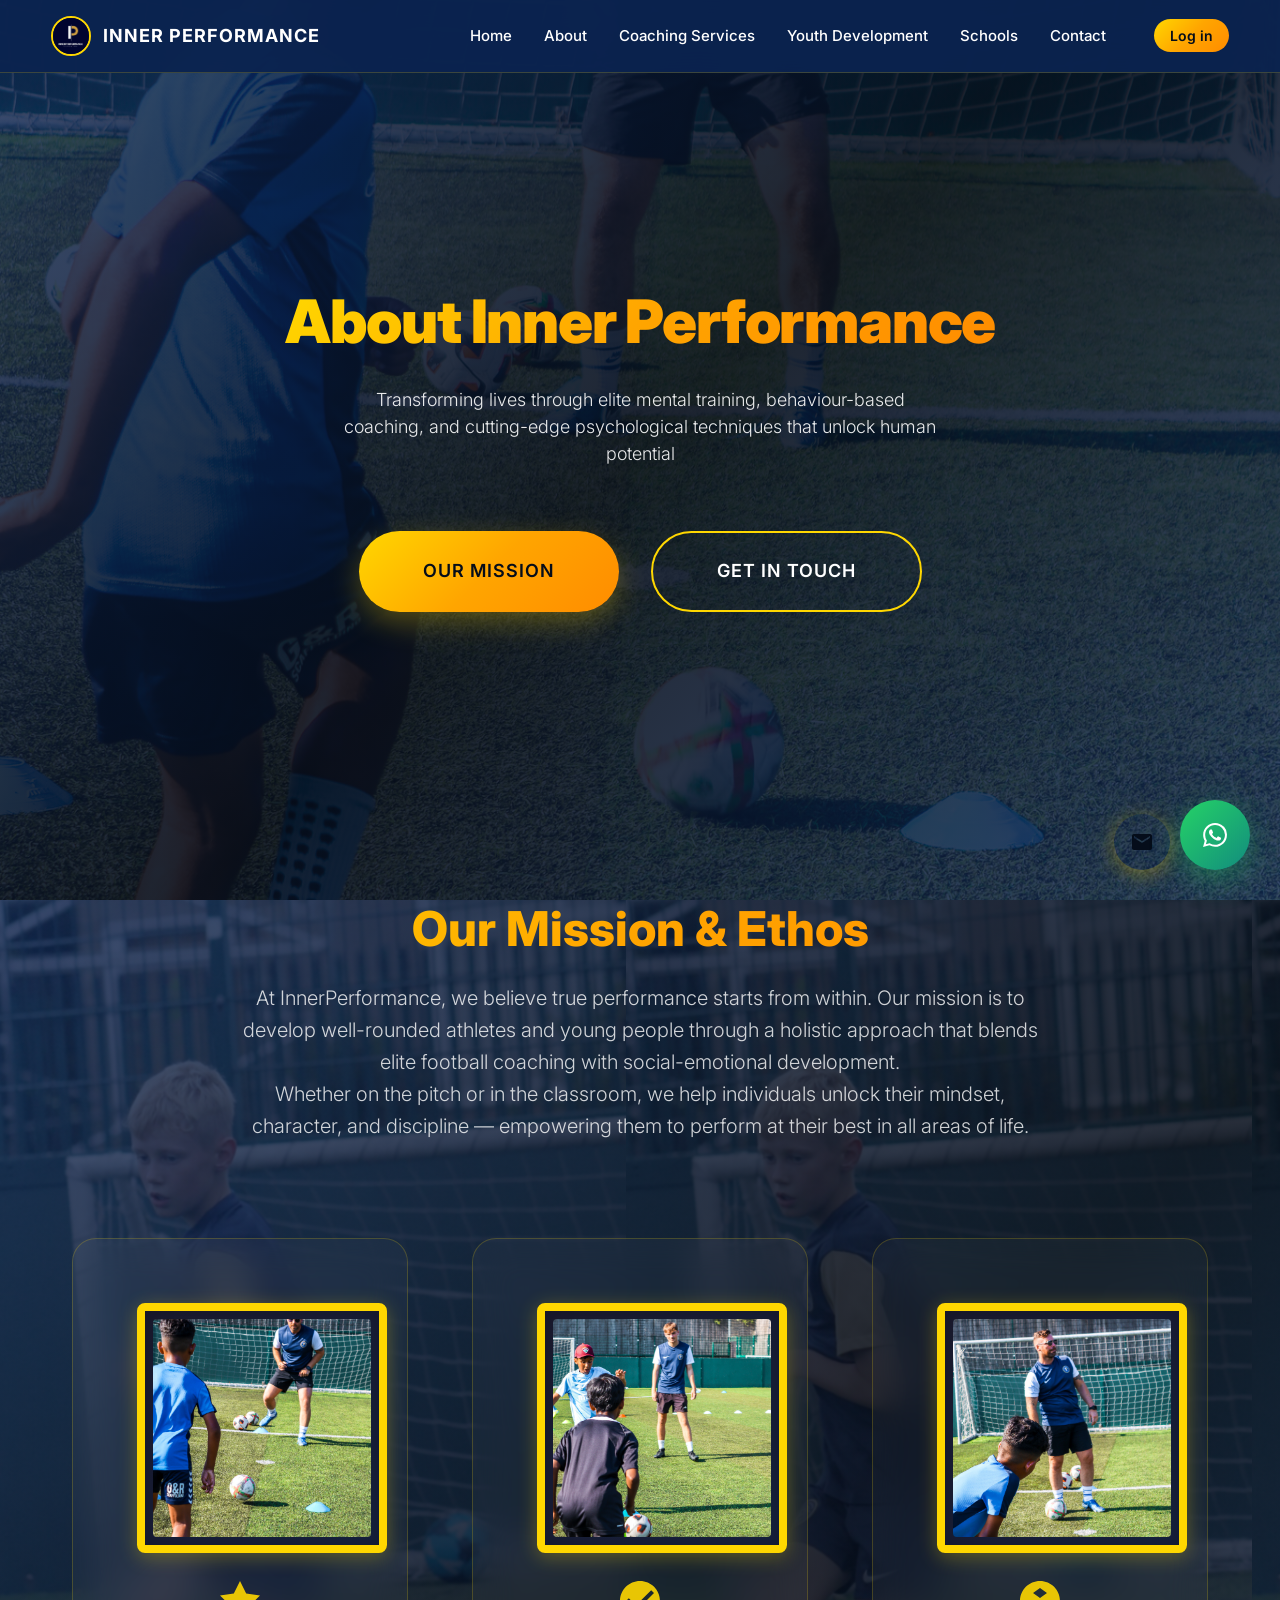
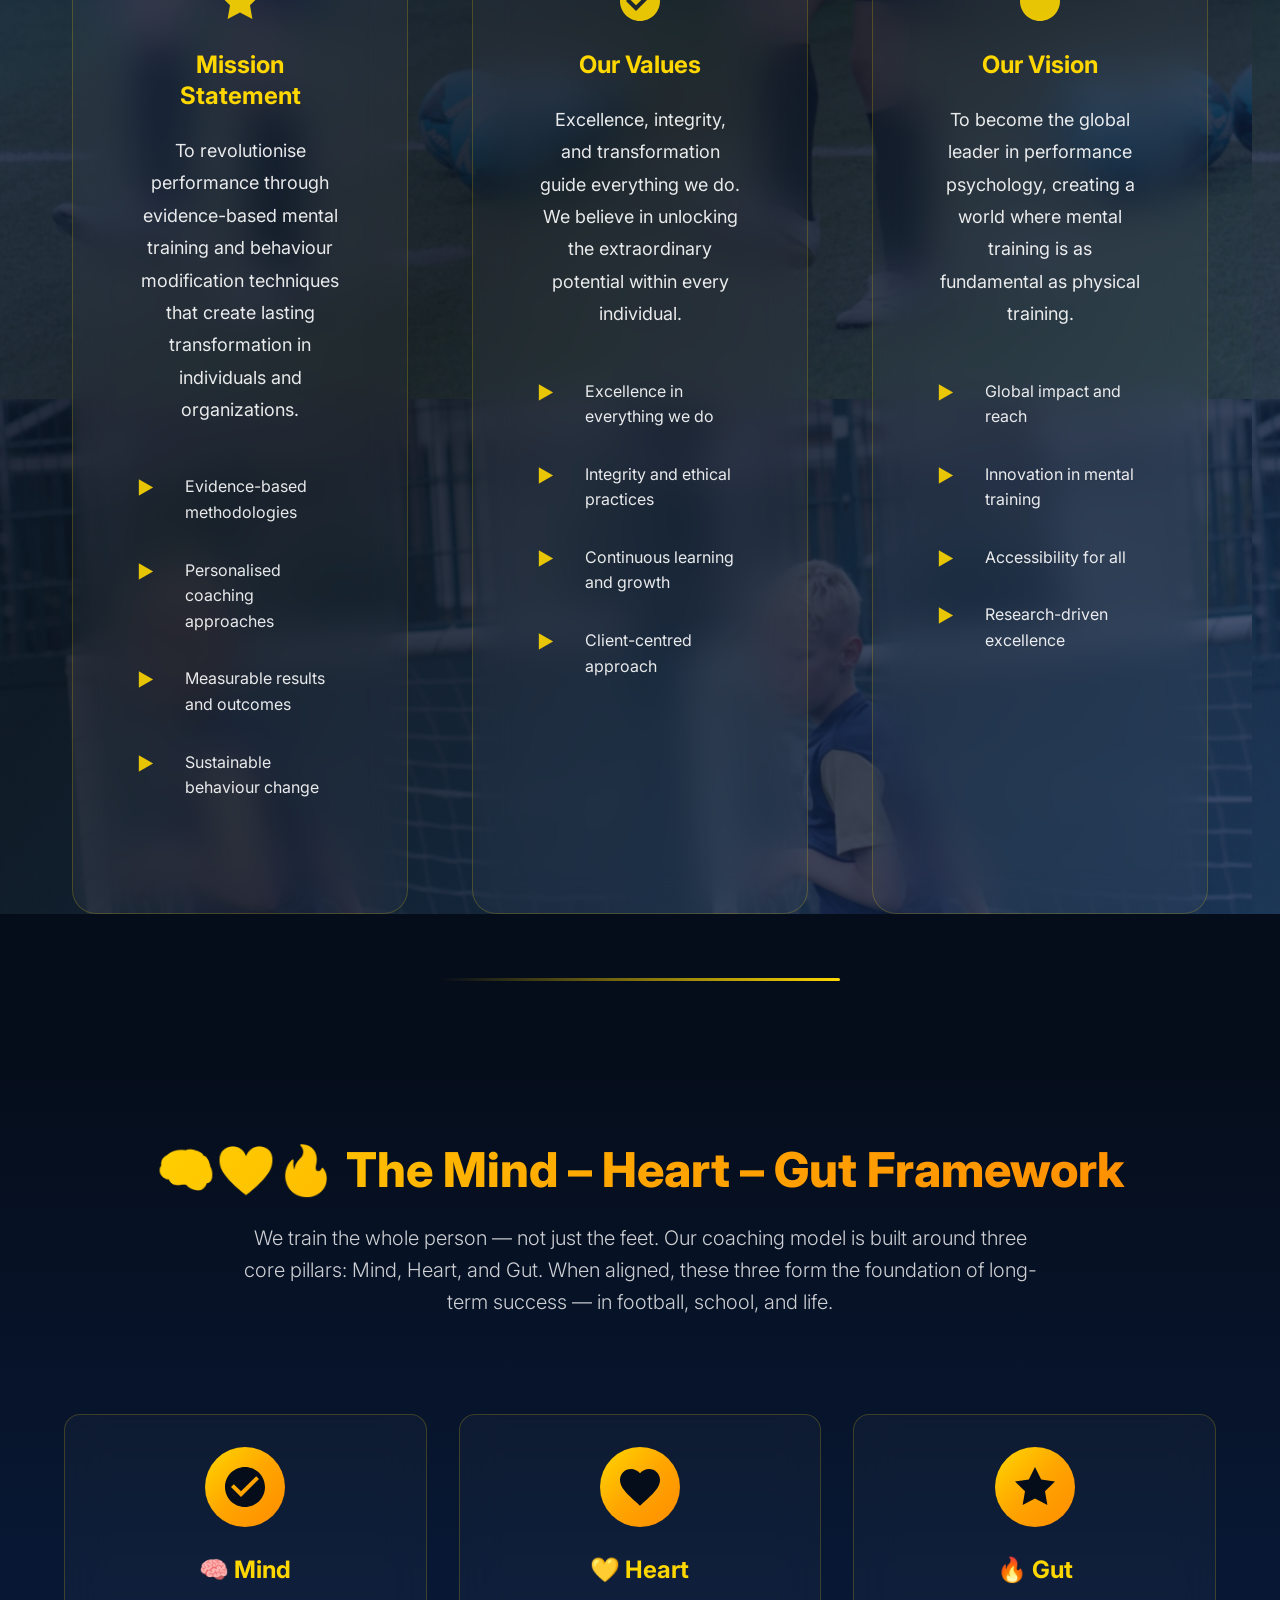
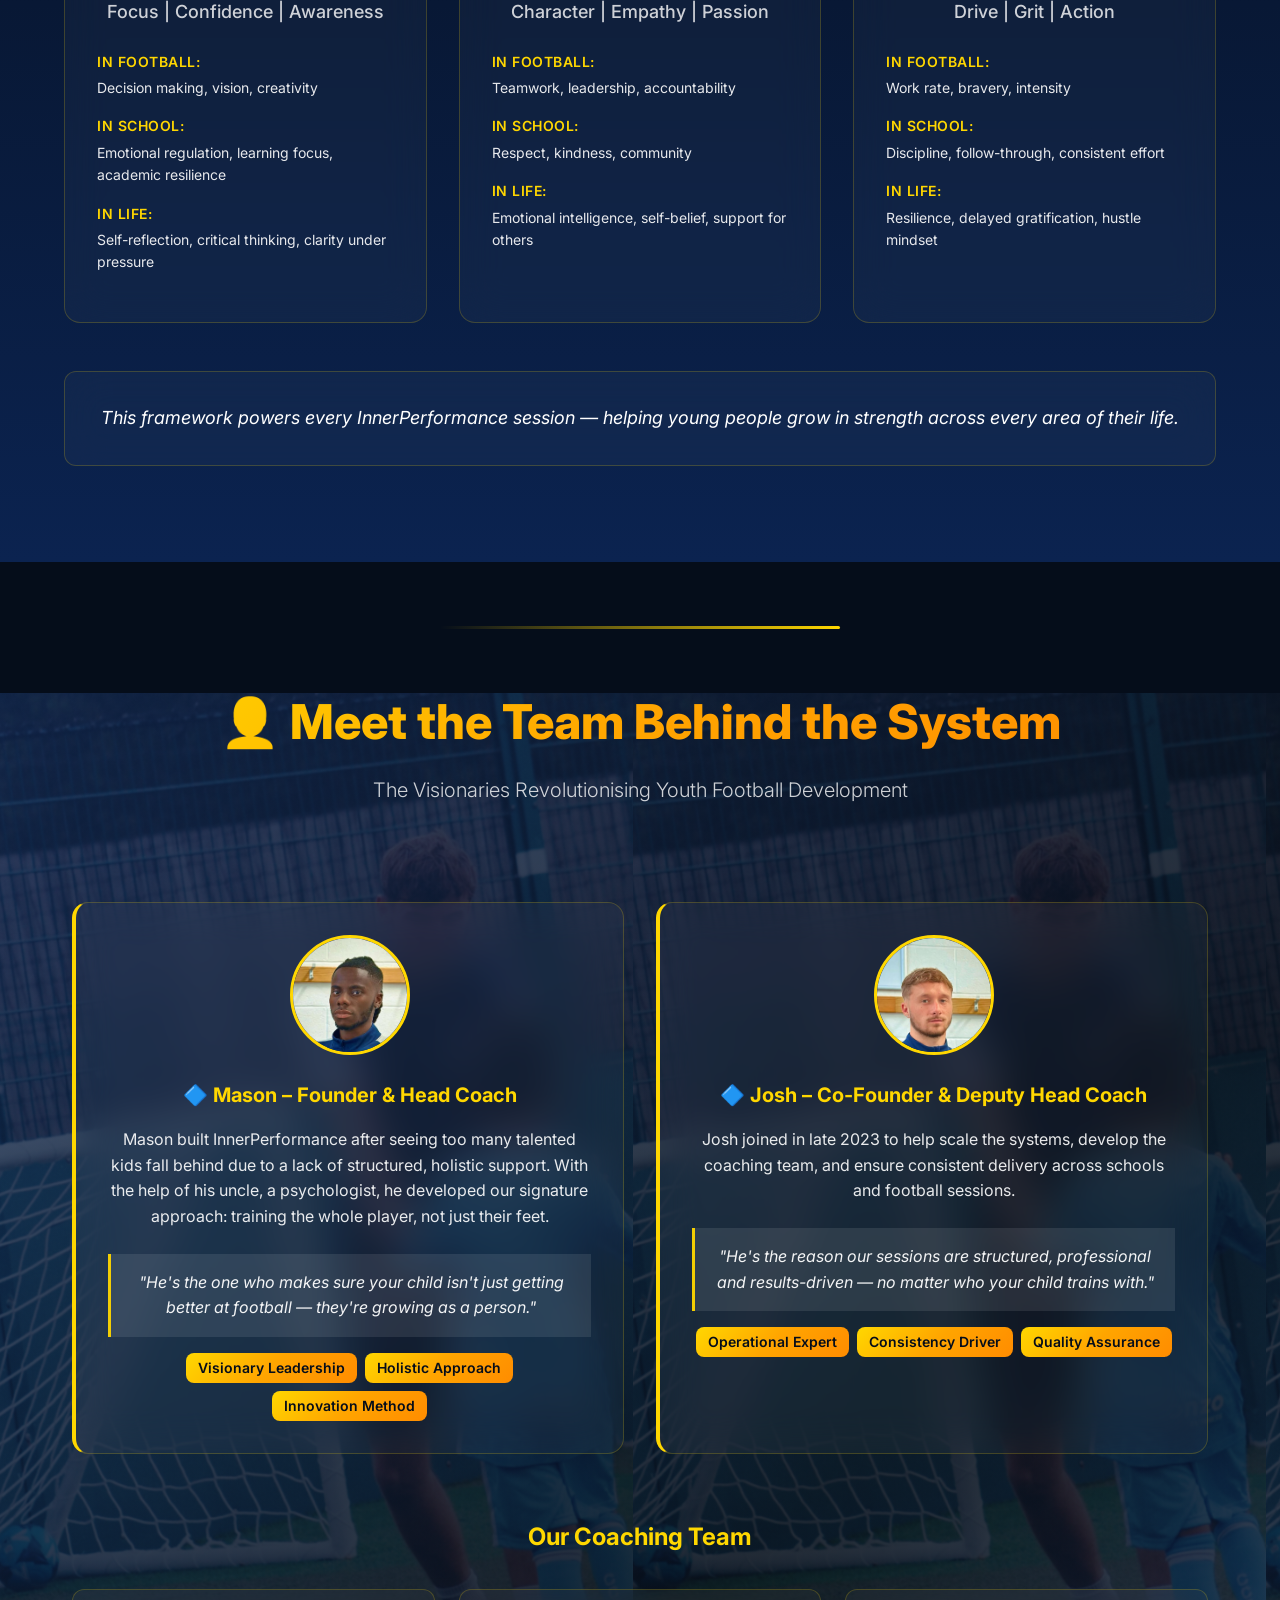
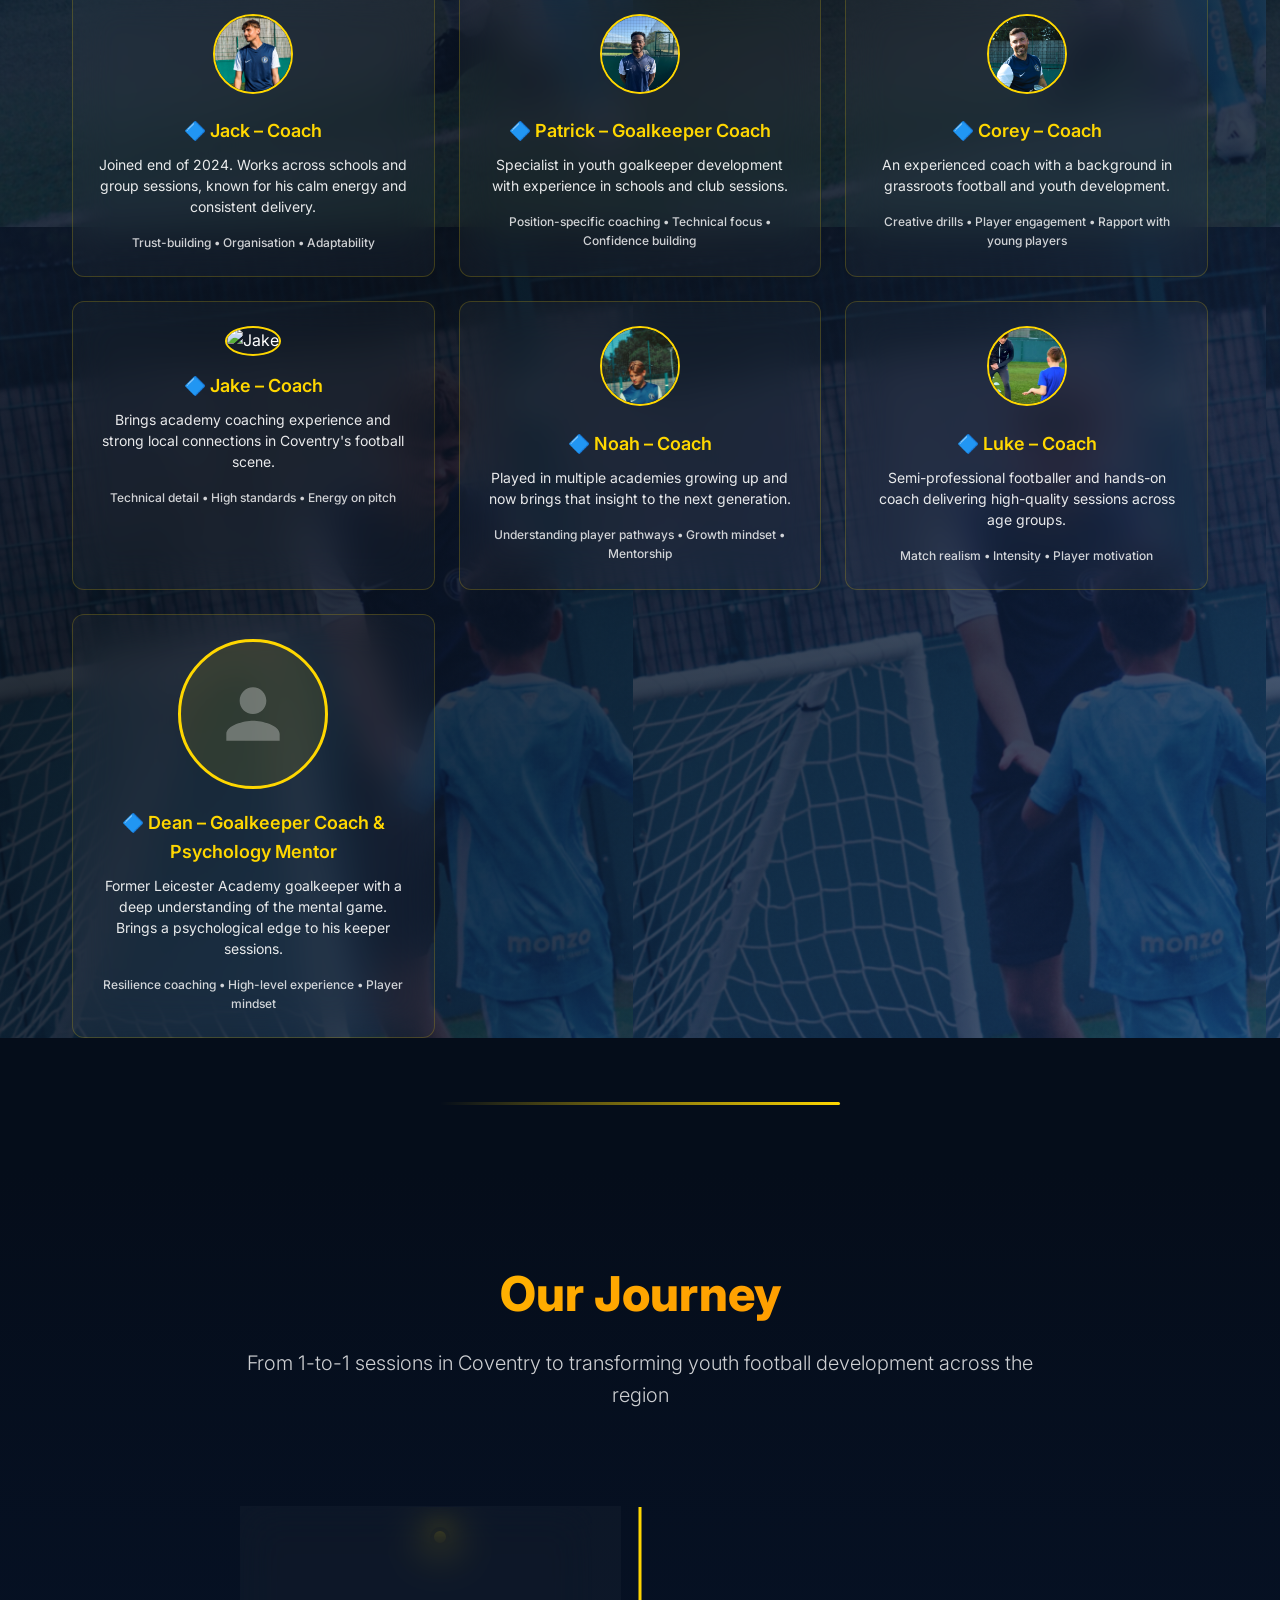
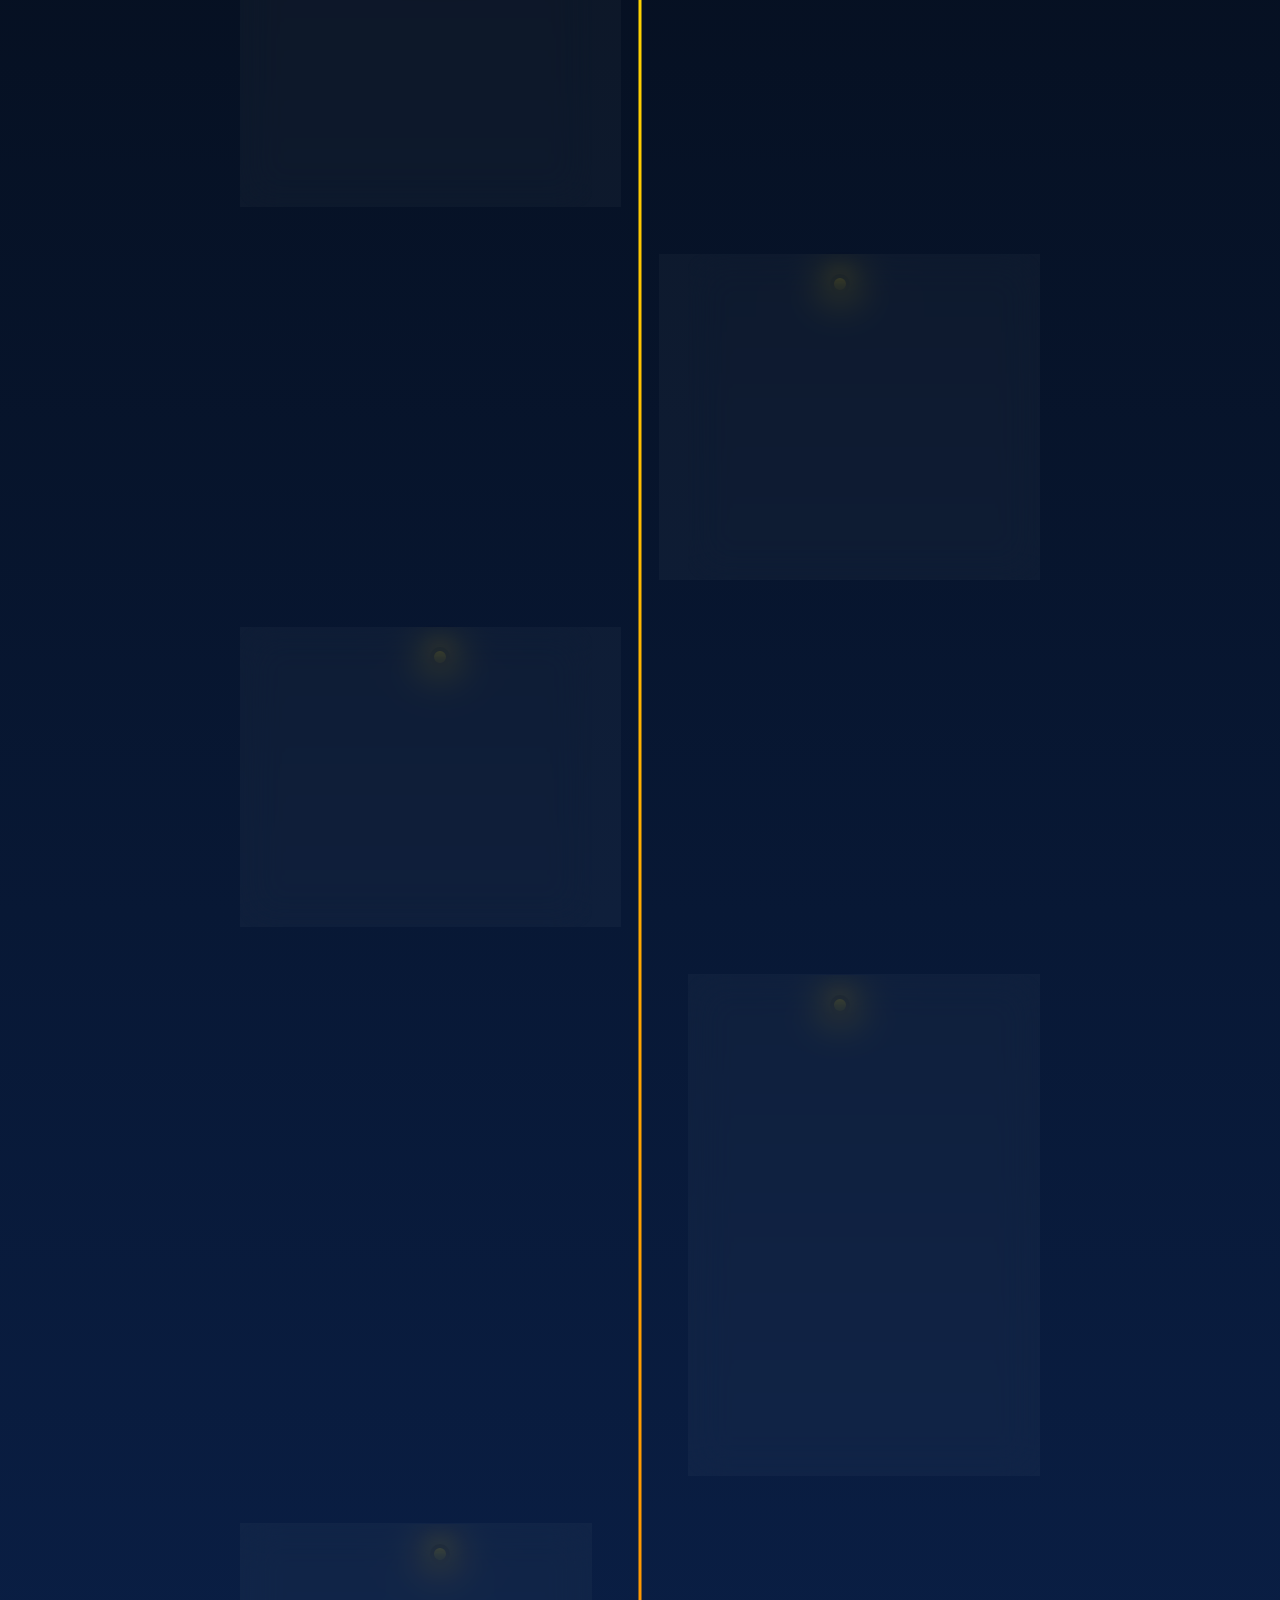
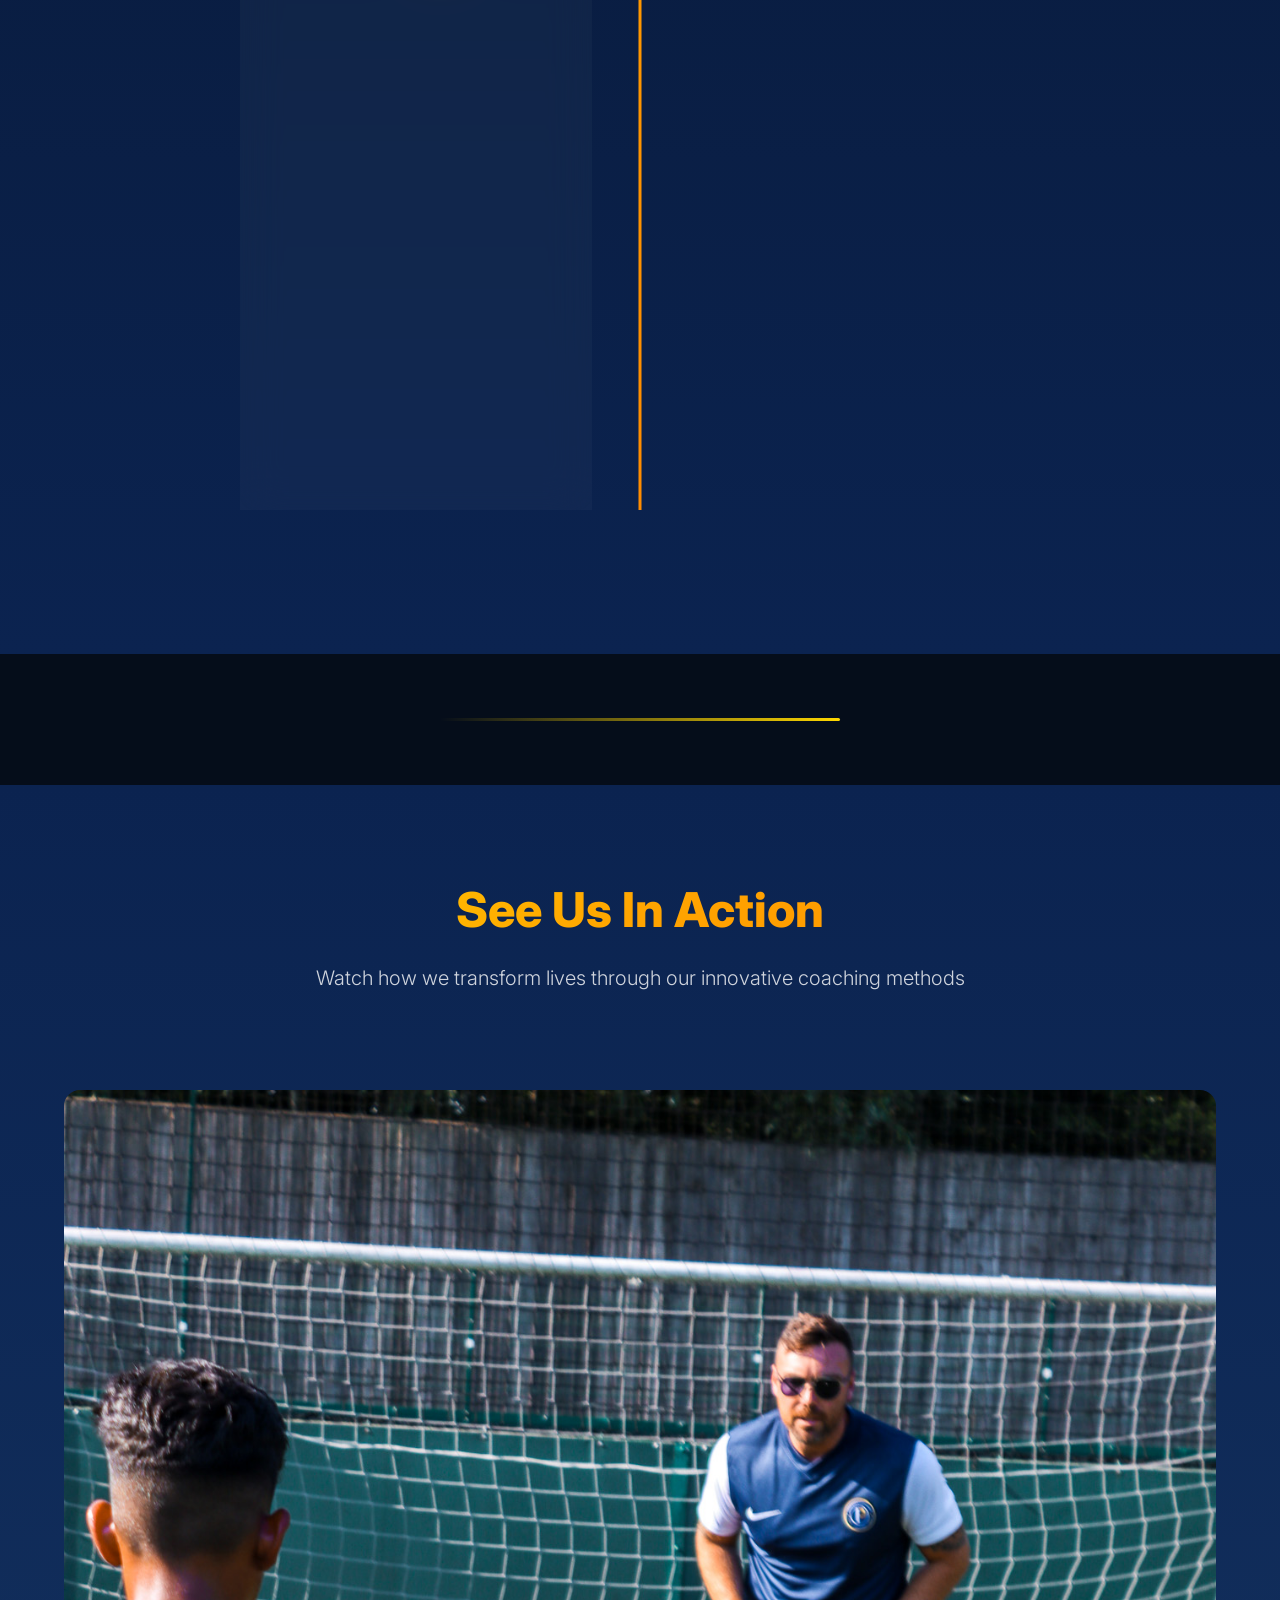
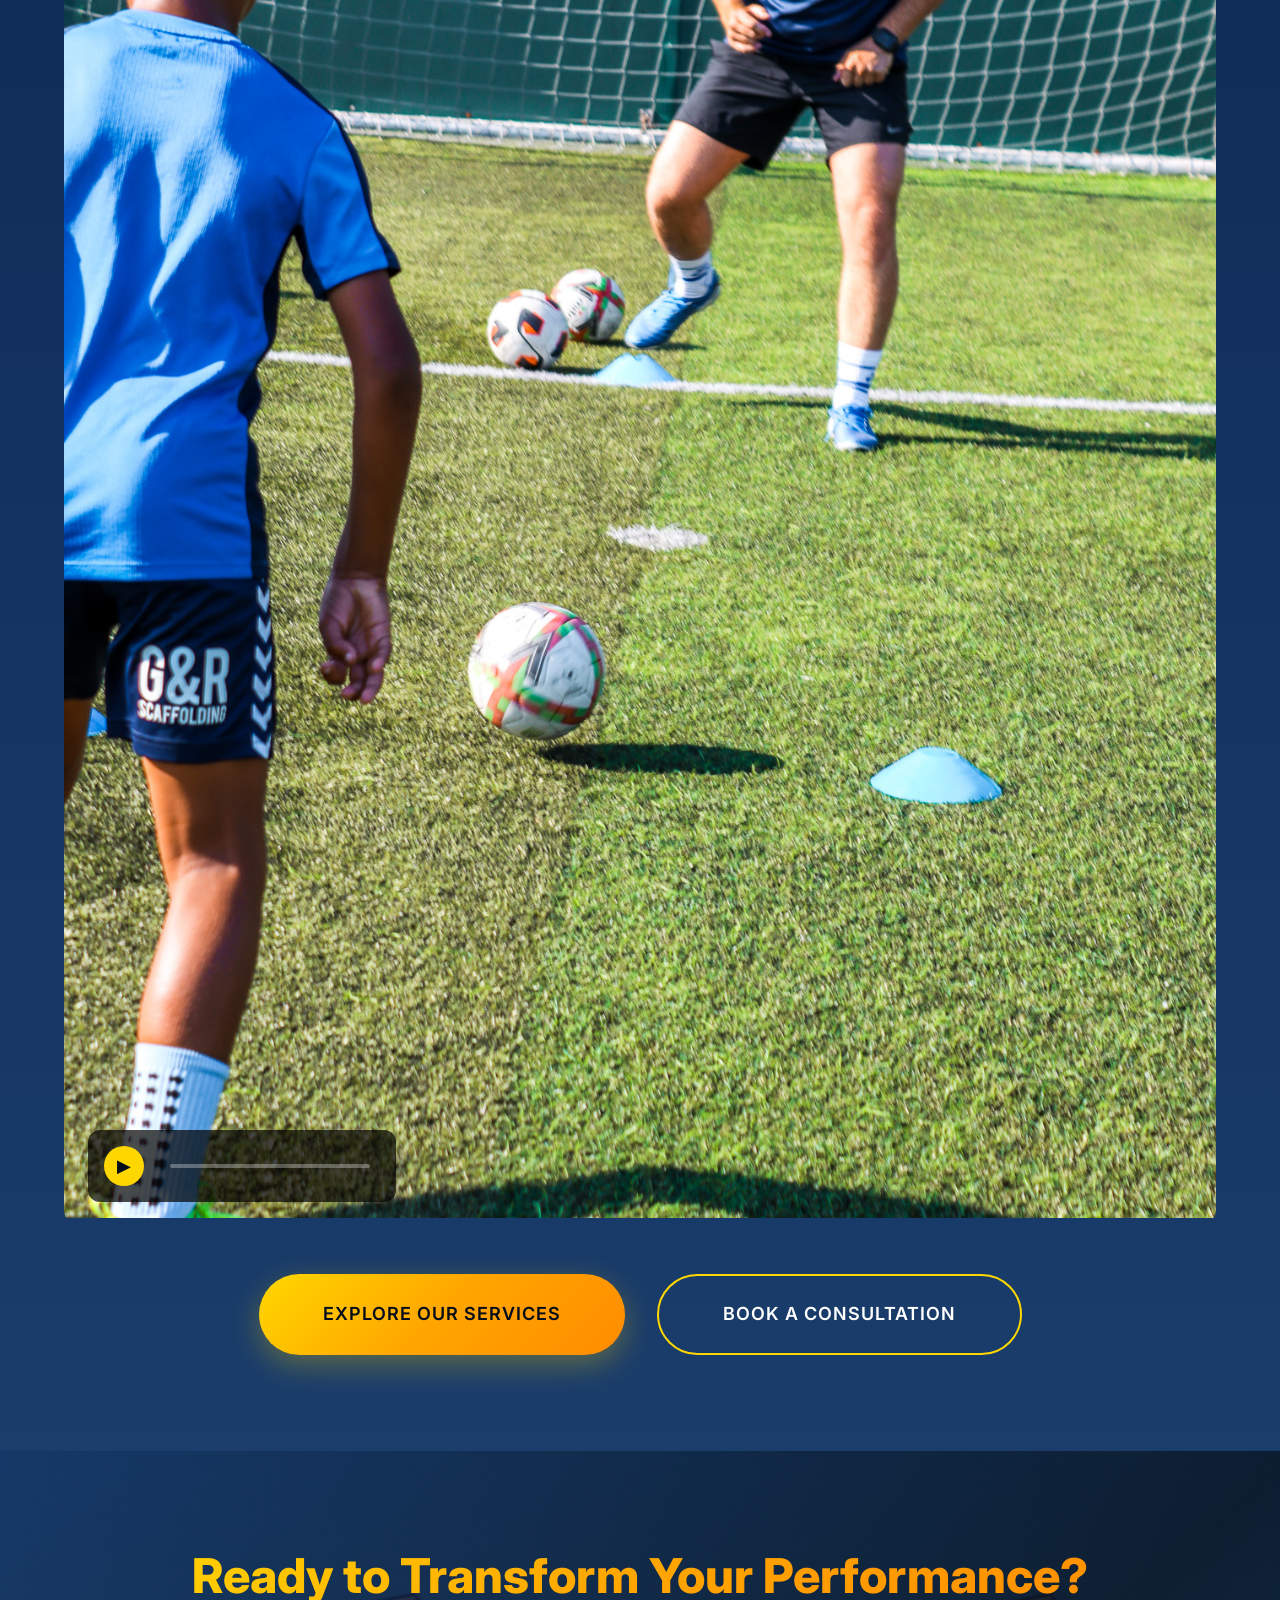
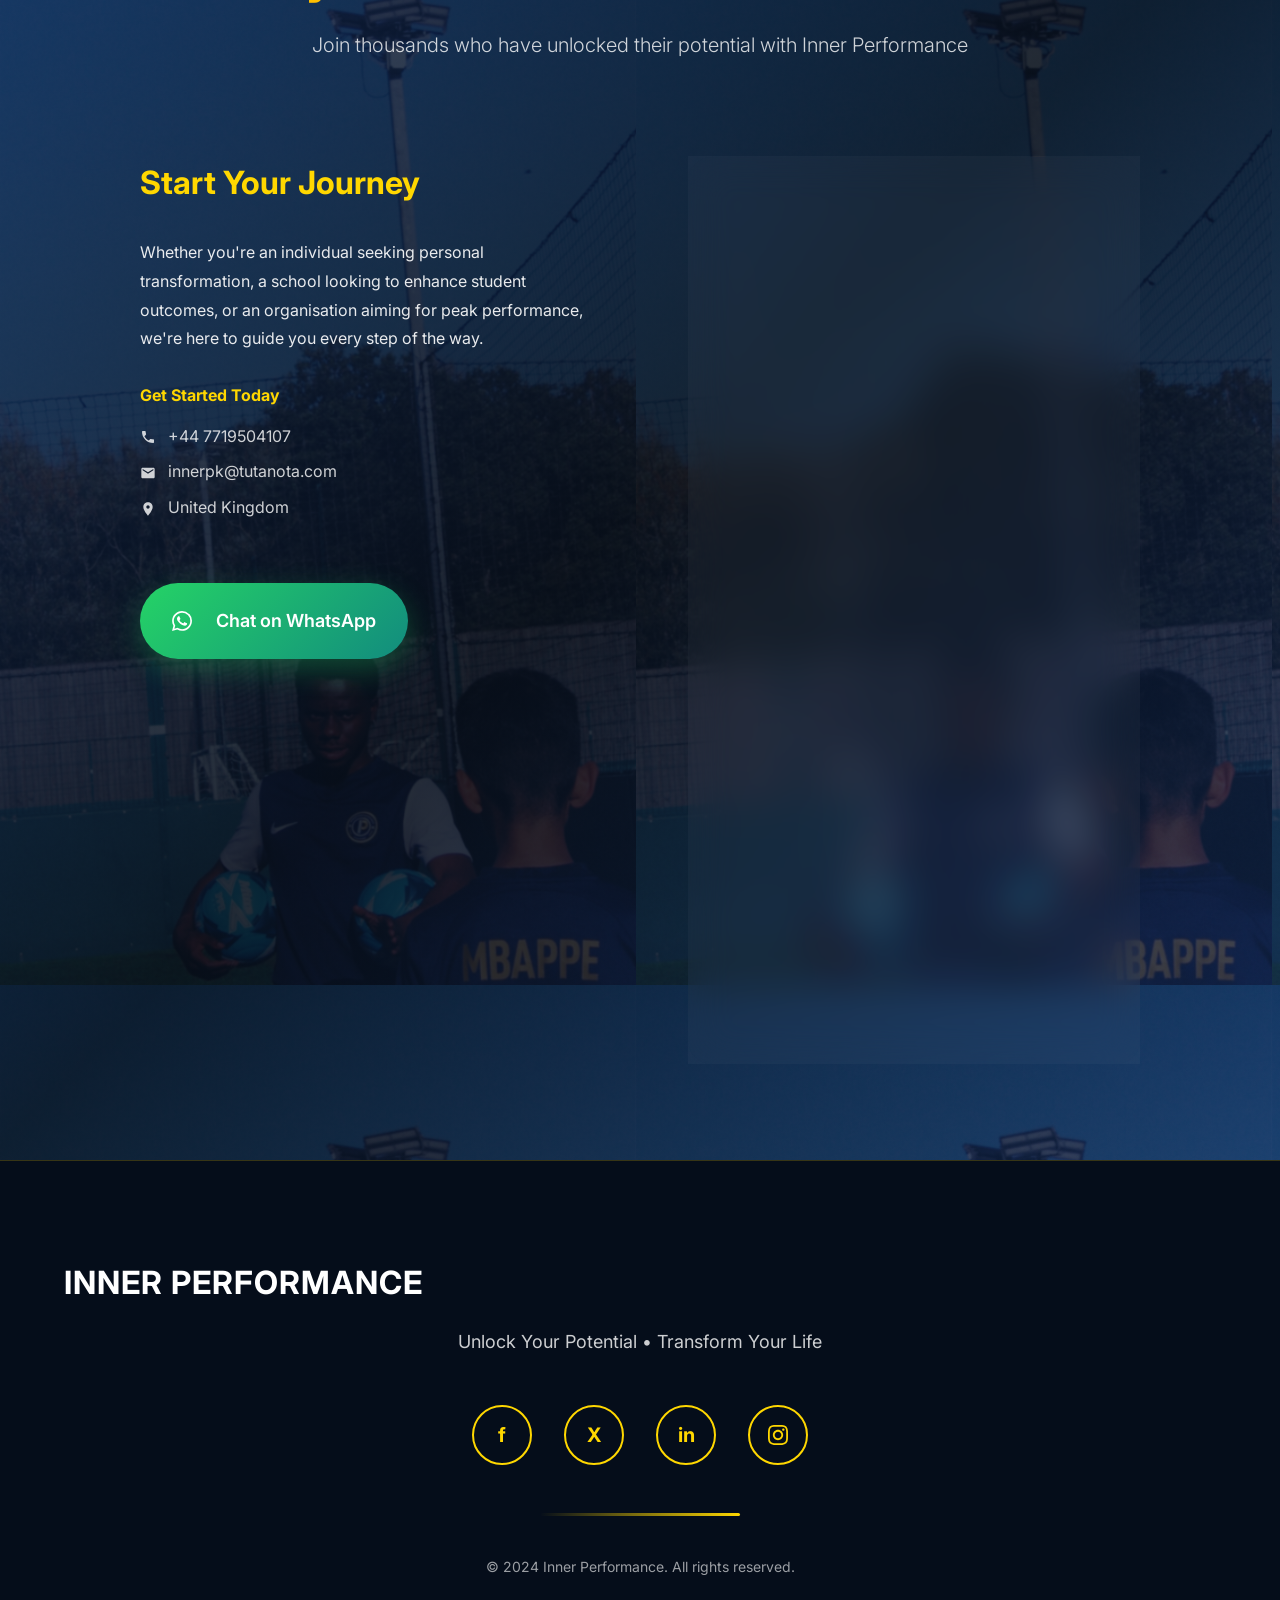
==== commit 0924eb89: "commit" ====
--- a/about.html
+++ b/about.html
@@ -49,7 +49,6 @@
                 <li><a href="index.html">Home</a></li>
                 <li><a href="about.html" class="active">About</a></li>
                 <li><a href="coaching.html">Coaching Services</a></li>
-                <li><a href="group.html">Group Sessions</a></li>
                 <li><a href="youth.html">Youth Development</a></li>
                 <li><a href="schools.html">Schools</a></li>
                 <li><a href="contact.html">Contact</a></li>
